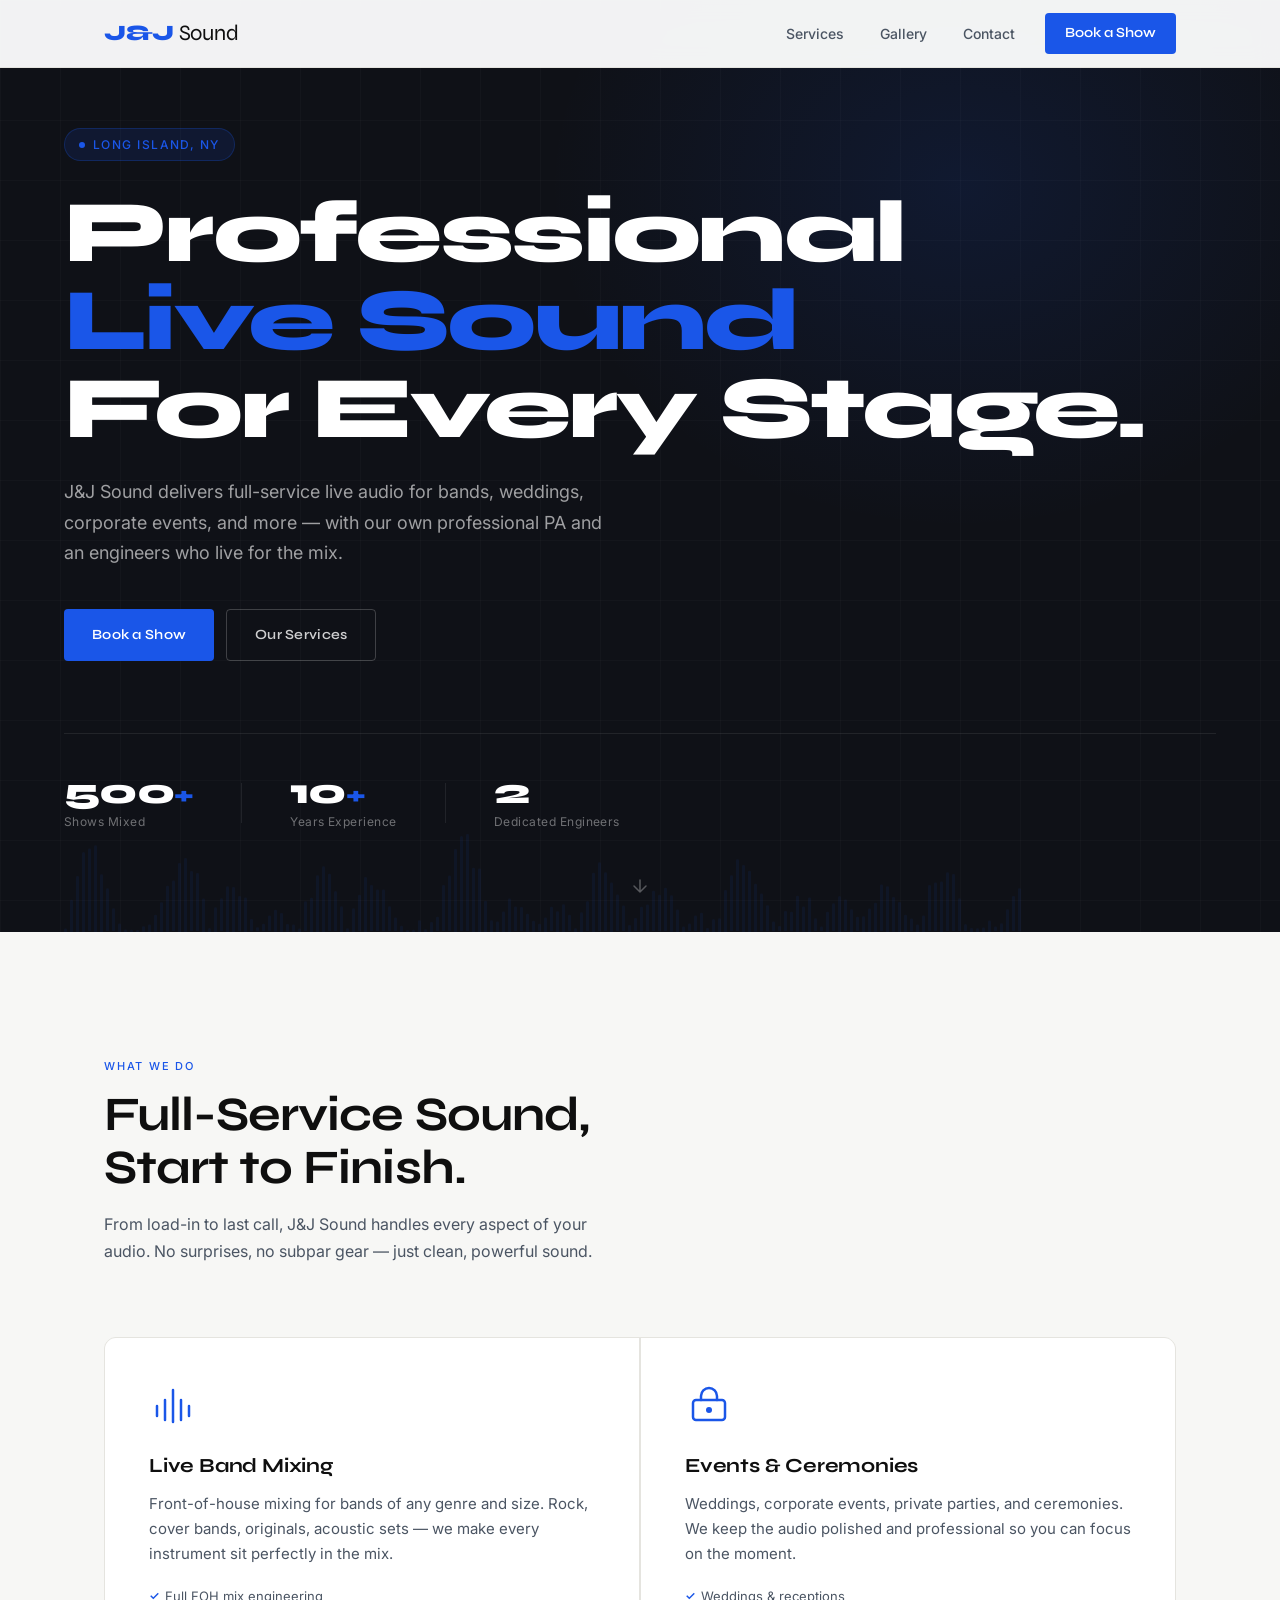
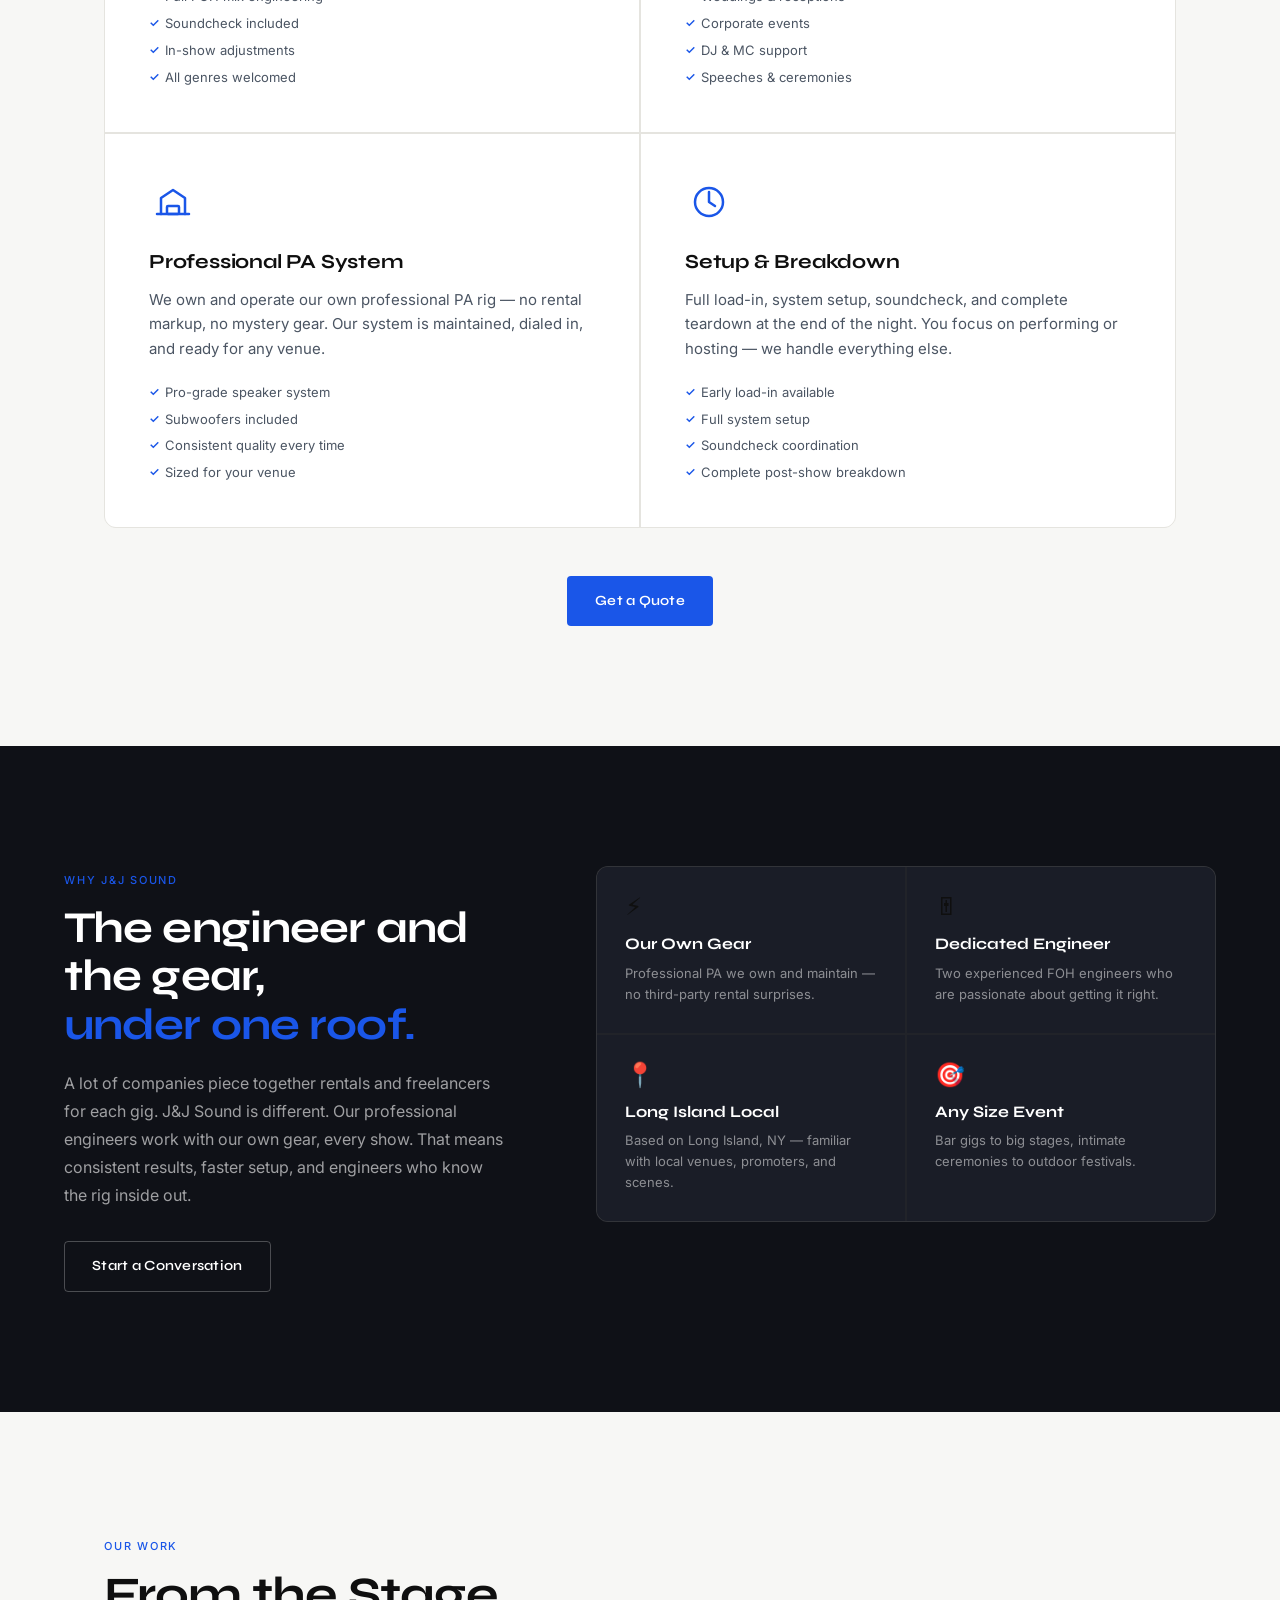
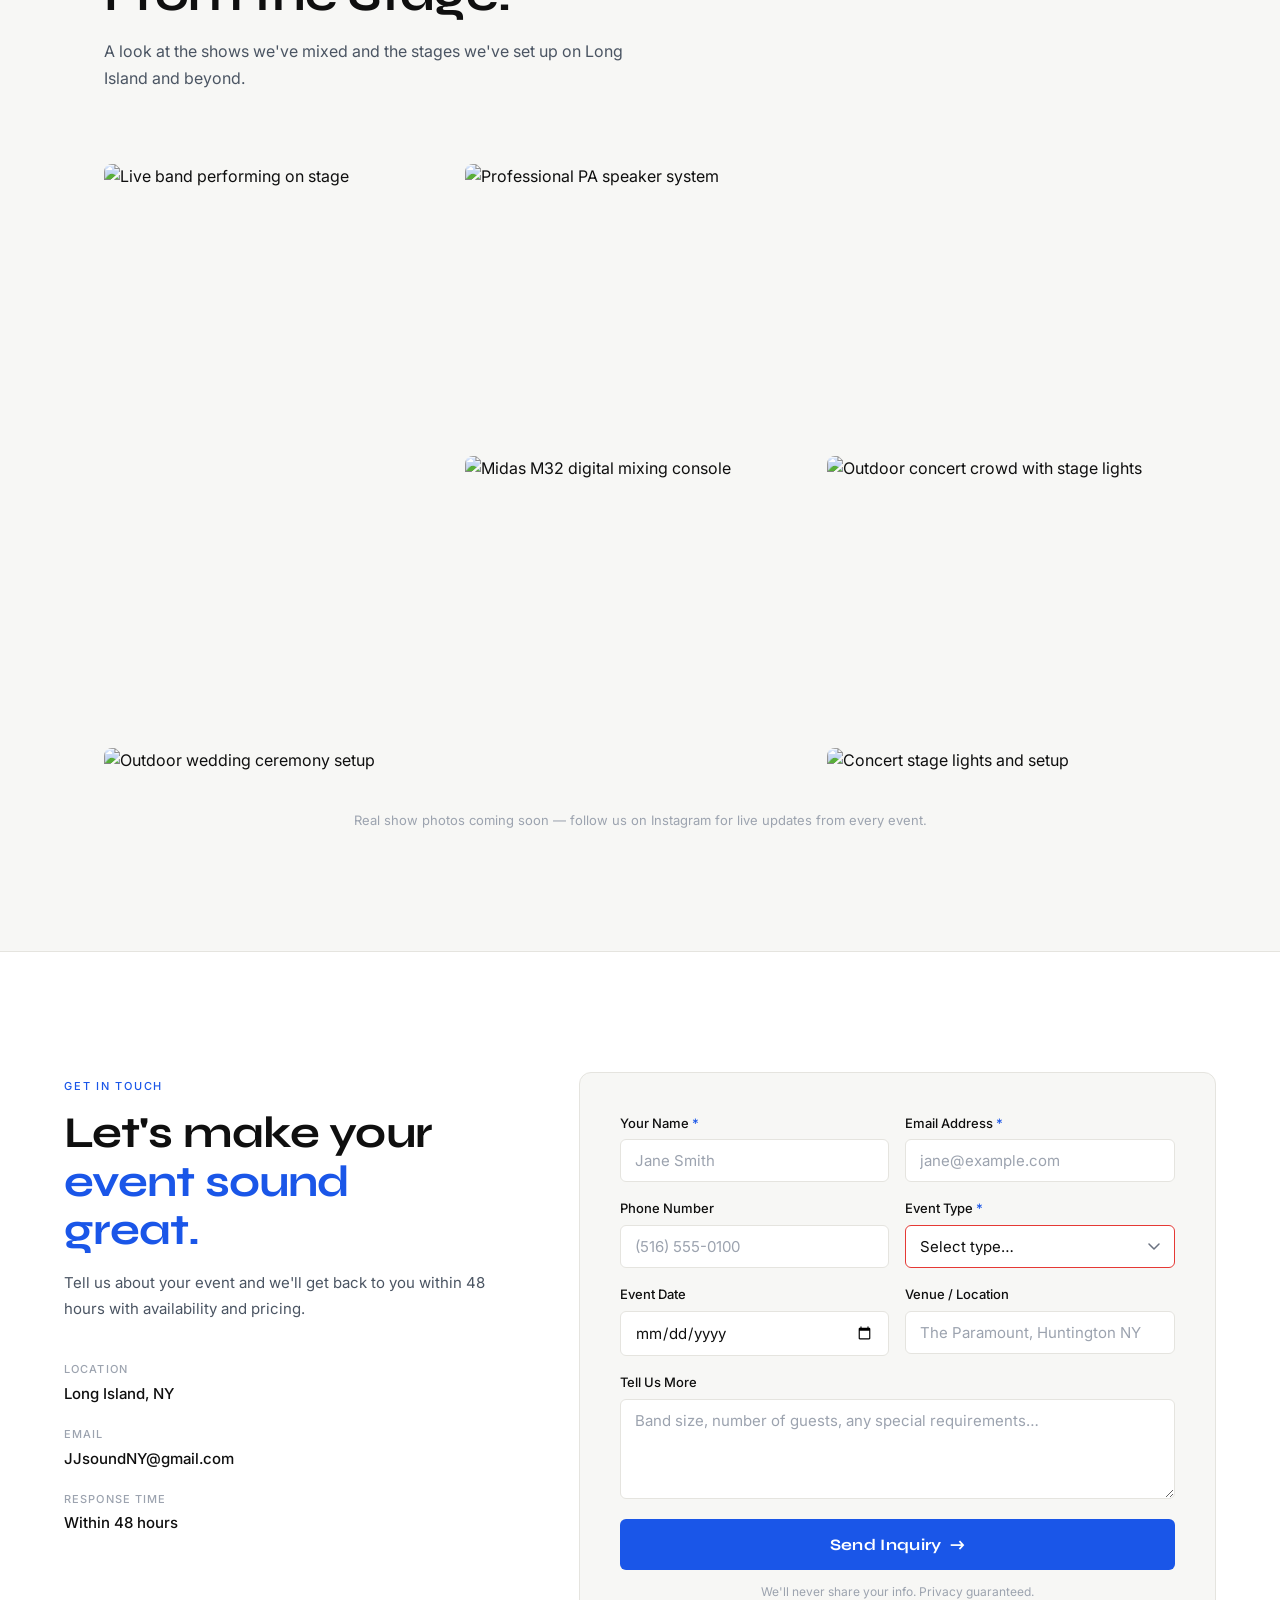
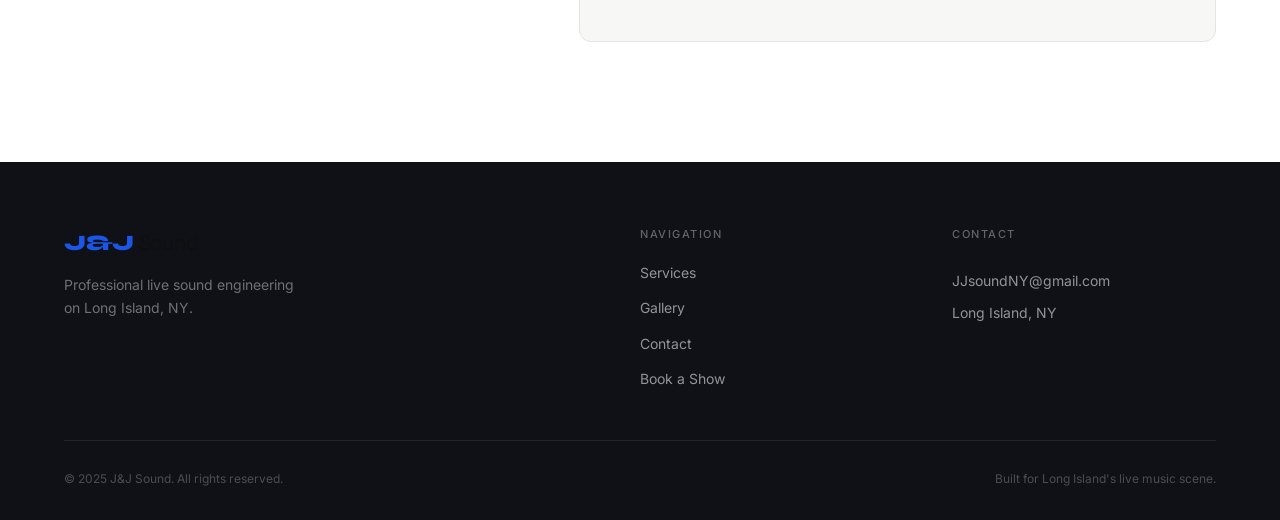
==== jj-sound-preview.html @ 8c0eda12 "Replace placeholder images with themed Pexels photos Gallery now shows: live band on stage, PA speak" ====
<!DOCTYPE html>
<html lang="en">
<head>
  <meta charset="UTF-8" />
  <meta name="viewport" content="width=device-width, initial-scale=1.0" />
  <meta name="description" content="J&J Sound — Professional live sound engineering and PA system for bands and events on Long Island, NY." />
  <title>J&J Sound — Live Sound Engineering · Long Island, NY</title>
  <link rel="preconnect" href="https://fonts.googleapis.com" />
  <link rel="preconnect" href="https://fonts.gstatic.com" crossorigin />
  <link href="https://fonts.googleapis.com/css2?family=Syne:wght@400;500;600;700;800&family=Inter:wght@300;400;500&display=swap" rel="stylesheet" />
  <style>
/* =============================================
   J&J Sound — Stylesheet
   Palette: #0F1117 dark · #F7F7F5 light · #1A56E8 accent
   Type: Syne (display) · Inter (body)
   ============================================= */

/* ── Reset ── */
*, *::before, *::after { box-sizing: border-box; margin: 0; padding: 0; }

:root {
  --dark:       #0F1117;
  --dark-2:     #1A1D27;
  --dark-3:     #252833;
  --light:      #F7F7F5;
  --white:      #FFFFFF;
  --blue:       #1A56E8;
  --blue-dark:  #1344C0;
  --blue-glow:  rgba(26,86,232,0.15);
  --text:       #0F0F0F;
  --text-2:     #4B5563;
  --text-3:     #9CA3AF;
  --border:     #E5E4DF;
  --border-dark: rgba(255,255,255,0.08);

  --font-display: 'Syne', system-ui, sans-serif;
  --font-body:    'Inter', system-ui, sans-serif;

  --ease-out:    cubic-bezier(0.16, 1, 0.3, 1);
  --ease-smooth: cubic-bezier(0.4, 0, 0.2, 1);

  --nav-h: 68px;
  --max-w: 1200px;
  --pad:   clamp(20px, 5vw, 64px);
}

html { font-size: 16px; scroll-behavior: smooth; }

body {
  background: var(--light);
  color: var(--text);
  font-family: var(--font-body);
  font-size: 1rem;
  font-weight: 400;
  line-height: 1.6;
  overflow-x: hidden;
}

a { color: inherit; text-decoration: none; }
ul { list-style: none; }
img { display: block; width: 100%; }
button { font-family: inherit; cursor: pointer; border: none; background: none; }

/* ── Scroll reveal ── */
.reveal-up,
.reveal-left,
.reveal-right {
  opacity: 0;
  transition: opacity 0.75s var(--ease-out), transform 0.75s var(--ease-out);
}
.reveal-up    { transform: translateY(28px); }
.reveal-left  { transform: translateX(-28px); }
.reveal-right { transform: translateX(28px); }
.reveal-up.visible,
.reveal-left.visible,
.reveal-right.visible { opacity: 1; transform: none; }

@media (prefers-reduced-motion: reduce) {
  .reveal-up, .reveal-left, .reveal-right {
    opacity: 1; transform: none; transition: none;
  }
}

/* ── Layout helpers ── */
.section-eyebrow {
  display: inline-block;
  font-size: 0.6875rem;
  font-weight: 500;
  letter-spacing: 0.16em;
  text-transform: uppercase;
  color: var(--blue);
  margin-bottom: 14px;
}

.section-title {
  font-family: var(--font-display);
  font-size: clamp(2rem, 4.5vw, 3rem);
  font-weight: 700;
  line-height: 1.1;
  letter-spacing: -0.02em;
  color: var(--text);
}

.section-desc {
  font-size: 1rem;
  color: var(--text-2);
  max-width: 520px;
  margin-top: 16px;
  line-height: 1.7;
}

.section-header {
  margin-bottom: clamp(40px, 6vw, 72px);
}

/* ── Buttons ── */
.btn-primary {
  display: inline-flex;
  align-items: center;
  gap: 8px;
  background: var(--blue);
  color: #fff;
  font-family: var(--font-display);
  font-size: 0.875rem;
  font-weight: 600;
  letter-spacing: 0.02em;
  padding: 14px 28px;
  border-radius: 4px;
  transition: background 0.2s, transform 0.2s var(--ease-out), box-shadow 0.2s;
}
.btn-primary:hover, .btn-primary:focus-visible {
  background: var(--blue-dark);
  transform: translateY(-2px);
  box-shadow: 0 8px 24px rgba(26,86,232,0.3);
}

.btn-ghost {
  display: inline-flex;
  align-items: center;
  gap: 8px;
  background: transparent;
  color: rgba(255,255,255,0.8);
  font-family: var(--font-display);
  font-size: 0.875rem;
  font-weight: 600;
  letter-spacing: 0.02em;
  padding: 14px 28px;
  border-radius: 4px;
  border: 1px solid rgba(255,255,255,0.2);
  transition: border-color 0.2s, color 0.2s, background 0.2s;
}
.btn-ghost:hover, .btn-ghost:focus-visible {
  border-color: rgba(255,255,255,0.5);
  color: #fff;
  background: rgba(255,255,255,0.06);
}

.btn-outline {
  display: inline-flex;
  align-items: center;
  gap: 8px;
  background: transparent;
  color: var(--text);
  font-family: var(--font-display);
  font-size: 0.875rem;
  font-weight: 600;
  letter-spacing: 0.02em;
  padding: 13px 27px;
  border-radius: 4px;
  border: 1.5px solid var(--text);
  transition: background 0.2s, color 0.2s;
}
.btn-outline:hover, .btn-outline:focus-visible {
  background: var(--text);
  color: var(--white);
}

/* Focus styles */
:focus-visible {
  outline: 2px solid var(--blue);
  outline-offset: 3px;
  border-radius: 3px;
}

/* ── Navigation ── */
.nav {
  position: fixed;
  top: 0; left: 0; right: 0;
  z-index: 200;
  height: var(--nav-h);
  background: rgba(255,255,255,0.95);
  backdrop-filter: blur(12px);
  -webkit-backdrop-filter: blur(12px);
  border-bottom: 1px solid var(--border);
  transition: box-shadow 0.3s;
}
.nav.scrolled {
  box-shadow: 0 2px 20px rgba(0,0,0,0.08);
}

.nav__inner {
  max-width: var(--max-w);
  margin: 0 auto;
  padding: 0 var(--pad);
  height: 100%;
  display: flex;
  align-items: center;
  justify-content: space-between;
  gap: 32px;
}

.nav__logo {
  display: flex;
  align-items: baseline;
  gap: 5px;
  flex-shrink: 0;
}
.nav__logo-jj {
  font-family: var(--font-display);
  font-size: 1.375rem;
  font-weight: 800;
  letter-spacing: -0.02em;
  color: var(--blue);
}
.nav__logo-sound {
  font-family: var(--font-display);
  font-size: 1.375rem;
  font-weight: 400;
  letter-spacing: -0.01em;
  color: var(--text);
}

.nav__links {
  display: flex;
  align-items: center;
  gap: 8px;
}

.nav__link {
  font-size: 0.875rem;
  font-weight: 500;
  color: var(--text-2);
  padding: 8px 14px;
  border-radius: 4px;
  transition: color 0.2s, background 0.2s;
}
.nav__link:hover { color: var(--text); background: var(--light); }

.nav__cta {
  display: inline-flex;
  align-items: center;
  background: var(--blue);
  color: #fff;
  font-size: 0.875rem;
  font-weight: 600;
  font-family: var(--font-display);
  padding: 9px 20px;
  border-radius: 4px;
  margin-left: 8px;
  transition: background 0.2s, transform 0.2s var(--ease-out);
}
.nav__cta:hover { background: var(--blue-dark); transform: translateY(-1px); }

.nav__toggle {
  display: none;
  flex-direction: column;
  justify-content: center;
  gap: 5px;
  width: 36px;
  height: 36px;
  padding: 6px;
}
.nav__toggle span {
  display: block;
  width: 100%;
  height: 1.5px;
  background: var(--text);
  border-radius: 2px;
  transition: transform 0.3s var(--ease-out), opacity 0.3s;
}
.nav__toggle.open span:nth-child(1) { transform: translateY(6.5px) rotate(45deg); }
.nav__toggle.open span:nth-child(2) { opacity: 0; transform: scaleX(0); }
.nav__toggle.open span:nth-child(3) { transform: translateY(-6.5px) rotate(-45deg); }

.nav__mobile {
  position: fixed;
  inset: 0;
  top: var(--nav-h);
  background: rgba(255,255,255,0.98);
  backdrop-filter: blur(12px);
  z-index: 199;
  padding: 32px var(--pad);
  opacity: 0;
  pointer-events: none;
  transform: translateY(-8px);
  transition: opacity 0.3s var(--ease-out), transform 0.3s var(--ease-out);
}
.nav__mobile.open {
  opacity: 1;
  pointer-events: all;
  transform: translateY(0);
}
.nav__mobile ul {
  display: flex;
  flex-direction: column;
  gap: 4px;
}
.nav__mobile-link {
  display: block;
  font-family: var(--font-display);
  font-size: 1.5rem;
  font-weight: 600;
  color: var(--text);
  padding: 14px 0;
  border-bottom: 1px solid var(--border);
  transition: color 0.2s, padding-left 0.2s var(--ease-out);
}
.nav__mobile-link:hover { color: var(--blue); padding-left: 8px; }
.nav__mobile-link--cta { color: var(--blue); border-bottom: none; }

/* ── Hero ── */
.hero {
  min-height: 100svh;
  background: var(--dark);
  position: relative;
  display: flex;
  flex-direction: column;
  justify-content: center;
  padding: calc(var(--nav-h) + 60px) var(--pad) 100px;
  overflow: hidden;
}

.hero__bg {
  position: absolute;
  inset: 0;
  pointer-events: none;
  overflow: hidden;
}

/* Subtle grid lines */
.hero__bg::before {
  content: '';
  position: absolute;
  inset: 0;
  background-image:
    linear-gradient(rgba(255,255,255,0.02) 1px, transparent 1px),
    linear-gradient(90deg, rgba(255,255,255,0.02) 1px, transparent 1px);
  background-size: 60px 60px;
}

/* Blue glow accent */
.hero__bg::after {
  content: '';
  position: absolute;
  top: -20%;
  right: -10%;
  width: 70%;
  height: 80%;
  background: radial-gradient(ellipse, rgba(26,86,232,0.12) 0%, transparent 65%);
  pointer-events: none;
}

.hero__waveform {
  position: absolute;
  bottom: 0;
  left: 0;
  right: 0;
  height: 120px;
  display: flex;
  align-items: flex-end;
  gap: 3px;
  padding: 0 var(--pad);
  opacity: 0.12;
}

.hero__content {
  position: relative;
  z-index: 2;
  max-width: var(--max-w);
  width: 100%;
  margin: 0 auto;
}

.hero__badge {
  display: inline-flex;
  align-items: center;
  gap: 8px;
  font-size: 0.75rem;
  font-weight: 500;
  letter-spacing: 0.12em;
  text-transform: uppercase;
  color: var(--blue);
  background: rgba(26,86,232,0.12);
  border: 1px solid rgba(26,86,232,0.25);
  padding: 6px 14px;
  border-radius: 100px;
  margin-bottom: 28px;
}
.hero__badge::before {
  content: '';
  width: 6px; height: 6px;
  background: var(--blue);
  border-radius: 50%;
  flex-shrink: 0;
}

.hero__headline {
  font-family: var(--font-display);
  font-size: clamp(3rem, 8vw, 5.5rem);
  font-weight: 800;
  line-height: 1.0;
  letter-spacing: -0.03em;
  color: #fff;
  margin-bottom: 24px;
}

.hero__headline-accent {
  color: var(--blue);
  display: inline-block;
}

.hero__sub {
  font-size: clamp(1rem, 1.8vw, 1.125rem);
  color: rgba(255,255,255,0.6);
  max-width: 560px;
  line-height: 1.7;
  margin-bottom: 40px;
}

.hero__actions {
  display: flex;
  flex-wrap: wrap;
  gap: 12px;
  margin-bottom: 72px;
}

.hero__stats {
  display: flex;
  align-items: center;
  gap: clamp(24px, 4vw, 48px);
  padding-top: 40px;
  border-top: 1px solid var(--border-dark);
  max-width: var(--max-w);
  width: 100%;
  margin: 0 auto;
  position: relative;
  z-index: 2;
}

.hero__stat {
  display: flex;
  flex-direction: column;
  gap: 2px;
}

.hero__stat-num {
  font-family: var(--font-display);
  font-size: clamp(1.75rem, 3.5vw, 2.25rem);
  font-weight: 800;
  color: #fff;
  letter-spacing: -0.02em;
  line-height: 1;
}
.hero__stat-plus {
  font-size: 0.7em;
  color: var(--blue);
}
.hero__stat-label {
  font-size: 0.75rem;
  font-weight: 400;
  color: rgba(255,255,255,0.4);
  letter-spacing: 0.04em;
}
.hero__stat-divider {
  width: 1px;
  height: 40px;
  background: var(--border-dark);
  flex-shrink: 0;
}

.hero__scroll {
  position: absolute;
  bottom: 28px;
  left: 50%;
  transform: translateX(-50%);
  color: rgba(255,255,255,0.3);
  animation: bobDown 2s ease-in-out infinite;
  transition: color 0.2s;
  z-index: 2;
}
.hero__scroll:hover { color: rgba(255,255,255,0.7); }

@keyframes bobDown {
  0%, 100% { transform: translateX(-50%) translateY(0); }
  50%       { transform: translateX(-50%) translateY(5px); }
}
@media (prefers-reduced-motion: reduce) { .hero__scroll { animation: none; } }

/* ── Services ── */
.services {
  padding: clamp(80px, 10vw, 120px) var(--pad);
  max-width: var(--max-w);
  margin: 0 auto;
}

.services__grid {
  display: grid;
  grid-template-columns: repeat(2, 1fr);
  gap: 2px;
  background: var(--border);
  border: 1px solid var(--border);
  border-radius: 12px;
  overflow: hidden;
}

.services__card {
  background: var(--white);
  padding: clamp(28px, 4vw, 44px);
  transition: background 0.2s;
  position: relative;
}
.services__card:hover { background: #FAFAFA; }

.services__icon {
  width: 48px;
  height: 48px;
  color: var(--blue);
  margin-bottom: 20px;
}
.services__icon svg { width: 100%; height: 100%; }

.services__card-title {
  font-family: var(--font-display);
  font-size: 1.25rem;
  font-weight: 700;
  letter-spacing: -0.01em;
  margin-bottom: 10px;
  color: var(--text);
}

.services__card-desc {
  font-size: 0.9375rem;
  color: var(--text-2);
  line-height: 1.65;
  margin-bottom: 20px;
}

.services__features {
  display: flex;
  flex-direction: column;
  gap: 6px;
  margin-top: auto;
}
.services__features li {
  font-size: 0.8125rem;
  color: var(--text-2);
  padding-left: 16px;
  position: relative;
}
.services__features li::before {
  content: '✓';
  position: absolute;
  left: 0;
  color: var(--blue);
  font-weight: 600;
  font-size: 0.75rem;
}

.services__cta {
  margin-top: 48px;
  text-align: center;
}

/* ── Why J&J ── */
.why {
  background: var(--dark);
  padding: clamp(80px, 10vw, 120px) var(--pad);
}
.why__inner {
  max-width: var(--max-w);
  margin: 0 auto;
  display: grid;
  grid-template-columns: 5fr 7fr;
  gap: clamp(48px, 7vw, 100px);
  align-items: start;
}

.why .section-eyebrow { color: var(--blue); }

.why__title {
  font-family: var(--font-display);
  font-size: clamp(2rem, 4vw, 2.75rem);
  font-weight: 700;
  line-height: 1.1;
  letter-spacing: -0.02em;
  color: #fff;
  margin-bottom: 20px;
}
.why__title-accent { color: var(--blue); }

.why__body {
  font-size: 1rem;
  color: rgba(255,255,255,0.6);
  line-height: 1.75;
  margin-bottom: 32px;
}

.why .btn-outline {
  color: #fff;
  border-color: rgba(255,255,255,0.25);
}
.why .btn-outline:hover {
  background: #fff;
  color: var(--dark);
  border-color: #fff;
}

.why__pillars {
  display: grid;
  grid-template-columns: 1fr 1fr;
  gap: 2px;
  background: var(--border-dark);
  border: 1px solid var(--border-dark);
  border-radius: 12px;
  overflow: hidden;
}

.why__pillar {
  background: var(--dark-2);
  padding: 28px;
  transition: background 0.2s;
}
.why__pillar:hover { background: var(--dark-3); }

.why__pillar-icon {
  display: block;
  font-size: 1.5rem;
  margin-bottom: 12px;
  line-height: 1;
}
.why__pillar-title {
  font-family: var(--font-display);
  font-size: 1rem;
  font-weight: 700;
  color: #fff;
  margin-bottom: 6px;
}
.why__pillar-desc {
  font-size: 0.8125rem;
  color: rgba(255,255,255,0.5);
  line-height: 1.6;
}

/* ── Gallery ── */
.gallery {
  padding: clamp(80px, 10vw, 120px) var(--pad);
  max-width: var(--max-w);
  margin: 0 auto;
}

.gallery__grid {
  display: grid;
  grid-template-columns: repeat(3, 1fr);
  grid-template-rows: 280px 280px;
  gap: 12px;
}

.gallery__item { border-radius: 8px; overflow: hidden; position: relative; }
.gallery__item--tall  { grid-row: span 2; }
.gallery__item--wide  { grid-column: span 2; }

.gallery__placeholder {
  width: 100%;
  height: 100%;
  display: flex;
  align-items: flex-end;
  padding: 20px;
  position: relative;
  overflow: hidden;
  transition: transform 0.4s var(--ease-out);
}
.gallery__item:hover .gallery__placeholder { transform: scale(1.03); }

.gallery__img {
  height: 100%;
  object-fit: cover;
  transition: transform 0.4s var(--ease-out);
}
.gallery__item:hover .gallery__img { transform: scale(1.03); }

.gallery__placeholder::before {
  content: '';
  position: absolute;
  inset: 0;
  background: inherit;
}
.gallery__placeholder::after {
  content: '';
  position: absolute;
  inset: 0;
  background: linear-gradient(to top, rgba(0,0,0,0.55) 0%, transparent 50%);
}

.gp--1 { background: linear-gradient(135deg, #0a0e1a 0%, #101828 40%, #0d1520 100%); }
.gp--2 { background: linear-gradient(135deg, #0f1520 0%, #1a2035 50%, #0d1222 100%); }
.gp--3 { background: linear-gradient(135deg, #12100a 0%, #1e1a0e 50%, #141208 100%); }
.gp--4 { background: linear-gradient(135deg, #0d1218 0%, #0f1822 50%, #081018 100%); }
.gp--5 { background: linear-gradient(135deg, #0e100d 0%, #141a12 50%, #0c100a 100%); }
.gp--6 { background: linear-gradient(135deg, #12080f 0%, #1c0f18 50%, #0f0810 100%); }

/* Waveform shapes inside placeholders */
.gp--1::before {
  background: linear-gradient(135deg, #0a0e1a 0%, #101828 40%, #0d1520 100%),
    radial-gradient(ellipse at 30% 50%, rgba(26,86,232,0.2) 0%, transparent 60%);
}
.gp--2::before {
  background: linear-gradient(135deg, #0f1520 0%, #1a2035 50%, #0d1222 100%),
    radial-gradient(ellipse at 70% 60%, rgba(26,86,232,0.18) 0%, transparent 55%);
}
.gp--3::before {
  background: linear-gradient(135deg, #12100a 0%, #1e1a0e 50%, #141208 100%),
    radial-gradient(ellipse at 50% 40%, rgba(200,160,60,0.12) 0%, transparent 55%);
}

.gallery__label {
  position: relative;
  z-index: 1;
  font-size: 0.6875rem;
  font-weight: 500;
  letter-spacing: 0.12em;
  text-transform: uppercase;
  color: rgba(255,255,255,0.5);
  background: rgba(255,255,255,0.08);
  padding: 5px 10px;
  border-radius: 100px;
  border: 1px solid rgba(255,255,255,0.1);
}

.gallery__note {
  margin-top: 24px;
  font-size: 0.8125rem;
  color: var(--text-3);
  text-align: center;
}

/* ── Contact ── */
.contact {
  background: var(--white);
  border-top: 1px solid var(--border);
  padding: clamp(80px, 10vw, 120px) var(--pad);
}
.contact__inner {
  max-width: var(--max-w);
  margin: 0 auto;
  display: grid;
  grid-template-columns: 4fr 6fr;
  gap: clamp(48px, 7vw, 100px);
  align-items: start;
}

.contact__title {
  font-family: var(--font-display);
  font-size: clamp(1.875rem, 4vw, 2.75rem);
  font-weight: 700;
  line-height: 1.1;
  letter-spacing: -0.02em;
  color: var(--text);
  margin-bottom: 16px;
}
.contact__title-accent { color: var(--blue); }

.contact__desc {
  font-size: 0.9375rem;
  color: var(--text-2);
  line-height: 1.7;
  margin-bottom: 40px;
}

.contact__info {
  display: flex;
  flex-direction: column;
  gap: 20px;
}
.contact__info-item {
  display: flex;
  flex-direction: column;
  gap: 3px;
}
.contact__info-label {
  font-size: 0.6875rem;
  font-weight: 500;
  letter-spacing: 0.1em;
  text-transform: uppercase;
  color: var(--text-3);
}
.contact__info-value {
  font-size: 0.9375rem;
  font-weight: 500;
  color: var(--text);
}
.contact__info-link { transition: color 0.2s; }
.contact__info-link:hover { color: var(--blue); }

/* ── Form ── */
.form {
  background: var(--light);
  border: 1px solid var(--border);
  border-radius: 12px;
  padding: clamp(24px, 4vw, 40px);
}

.form__row {
  display: grid;
  grid-template-columns: 1fr 1fr;
  gap: 16px;
  margin-bottom: 16px;
}

.form__field {
  display: flex;
  flex-direction: column;
  gap: 6px;
}
.form__field--full { margin-bottom: 20px; }

.form__label {
  font-size: 0.8125rem;
  font-weight: 500;
  color: var(--text);
}
.form__label span { color: var(--blue); }

.form__input {
  font-family: var(--font-body);
  font-size: 0.9375rem;
  color: var(--text);
  background: var(--white);
  border: 1.5px solid var(--border);
  border-radius: 6px;
  padding: 11px 14px;
  width: 100%;
  transition: border-color 0.2s, box-shadow 0.2s;
  appearance: none;
  -webkit-appearance: none;
}
.form__input::placeholder { color: var(--text-3); }
.form__input:focus {
  outline: none;
  border-color: var(--blue);
  box-shadow: 0 0 0 3px var(--blue-glow);
}
.form__input:invalid:not(:placeholder-shown) {
  border-color: #E53935;
}

.form__select {
  background-image: url("data:image/svg+xml,%3Csvg xmlns='http://www.w3.org/2000/svg' width='12' height='8' viewBox='0 0 12 8' fill='none'%3E%3Cpath d='M1 1l5 5 5-5' stroke='%236B7280' stroke-width='1.5' stroke-linecap='round' stroke-linejoin='round'/%3E%3C/svg%3E");
  background-repeat: no-repeat;
  background-position: right 14px center;
  padding-right: 36px;
  cursor: pointer;
}

.form__textarea { resize: vertical; min-height: 100px; }

.form__submit {
  display: inline-flex;
  align-items: center;
  justify-content: center;
  gap: 8px;
  width: 100%;
  background: var(--blue);
  color: #fff;
  font-family: var(--font-display);
  font-size: 1rem;
  font-weight: 700;
  padding: 15px 28px;
  border-radius: 6px;
  transition: background 0.2s, transform 0.2s var(--ease-out), box-shadow 0.2s;
  margin-bottom: 12px;
}
.form__submit:hover {
  background: var(--blue-dark);
  transform: translateY(-2px);
  box-shadow: 0 8px 24px rgba(26,86,232,0.3);
}
.form__submit:disabled {
  opacity: 0.6;
  transform: none;
  cursor: not-allowed;
}
.form__submit-icon { font-size: 1.1em; transition: transform 0.2s; }
.form__submit:hover .form__submit-icon { transform: translateX(3px); }

.form__privacy {
  font-size: 0.75rem;
  color: var(--text-3);
  text-align: center;
}

.form__success {
  margin-top: 16px;
  padding: 14px 18px;
  background: #ECFDF5;
  border: 1px solid #6EE7B7;
  border-radius: 6px;
  color: #065F46;
  font-size: 0.875rem;
  text-align: center;
}

/* ── Footer ── */
.footer {
  background: var(--dark);
  padding: 64px var(--pad) 32px;
}
.footer__inner {
  max-width: var(--max-w);
  margin: 0 auto;
  display: grid;
  grid-template-columns: 2fr 1fr 1fr;
  gap: 48px;
  padding-bottom: 48px;
  border-bottom: 1px solid var(--border-dark);
  margin-bottom: 28px;
}

.footer__logo {
  display: flex;
  align-items: baseline;
  gap: 5px;
  margin-bottom: 12px;
}
.footer__tagline {
  font-size: 0.875rem;
  color: rgba(255,255,255,0.4);
  line-height: 1.65;
}

.footer__nav-heading {
  font-size: 0.6875rem;
  font-weight: 500;
  letter-spacing: 0.14em;
  text-transform: uppercase;
  color: rgba(255,255,255,0.35);
  margin-bottom: 16px;
}
.footer__nav ul, .footer__contact { display: flex; flex-direction: column; gap: 10px; }
.footer__nav a, .footer__contact p, .footer__contact a {
  font-size: 0.875rem;
  color: rgba(255,255,255,0.55);
  transition: color 0.2s;
}
.footer__nav a:hover, .footer__contact a:hover { color: #fff; }

.footer__bottom {
  max-width: var(--max-w);
  margin: 0 auto;
  display: flex;
  justify-content: space-between;
  align-items: center;
  gap: 16px;
}
.footer__copy, .footer__built {
  font-size: 0.75rem;
  color: rgba(255,255,255,0.25);
}

/* ── Responsive ── */
@media (max-width: 1024px) {
  .why__inner { grid-template-columns: 1fr 1fr; }
}

@media (max-width: 860px) {
  .nav__links { display: none; }
  .nav__cta   { display: none; }
  .nav__toggle { display: flex; }

  .services__grid { grid-template-columns: 1fr; }
  .why__inner { grid-template-columns: 1fr; gap: 48px; }
  .contact__inner { grid-template-columns: 1fr; }
  .gallery__grid {
    grid-template-columns: 1fr 1fr;
    grid-template-rows: auto;
  }
  .gallery__item--tall  { grid-row: span 1; }
  .gallery__item--wide  { grid-column: span 2; }

  .footer__inner { grid-template-columns: 1fr 1fr; }
}

@media (max-width: 600px) {
  .form__row { grid-template-columns: 1fr; }
  .hero__stats { flex-wrap: wrap; gap: 20px 32px; }
  .hero__stat-divider { display: none; }
  .why__pillars { grid-template-columns: 1fr; }
  .gallery__grid { grid-template-columns: 1fr; }
  .gallery__item--wide { grid-column: span 1; }
  .footer__inner { grid-template-columns: 1fr; gap: 32px; }
  .footer__bottom { flex-direction: column; align-items: flex-start; }
}

  </style>
</head>
<body>

  <!-- NAV -->
  <header class="nav" id="nav">
    <div class="nav__inner">
      <a href="#hero" class="nav__logo" aria-label="J&J Sound home">
        <span class="nav__logo-jj">J&amp;J</span>
        <span class="nav__logo-sound">Sound</span>
      </a>
      <nav aria-label="Main navigation">
        <ul class="nav__links" role="list">
          <li><a href="#services" class="nav__link">Services</a></li>
          <li><a href="#gallery"  class="nav__link">Gallery</a></li>
          <li><a href="#contact"  class="nav__link">Contact</a></li>
          <li><a href="#contact"  class="nav__cta">Book a Show</a></li>
        </ul>
      </nav>
      <button class="nav__toggle" aria-label="Open menu" aria-expanded="false" aria-controls="mobileMenu">
        <span></span><span></span><span></span>
      </button>
    </div>
  </header>

  <!-- MOBILE NAV -->
  <div class="nav__mobile" id="mobileMenu" aria-hidden="true" role="dialog" aria-label="Mobile menu">
    <ul role="list">
      <li><a href="#services" class="nav__mobile-link">Services</a></li>
      <li><a href="#gallery"  class="nav__mobile-link">Gallery</a></li>
      <li><a href="#contact"  class="nav__mobile-link">Contact</a></li>
      <li><a href="#contact"  class="nav__mobile-link nav__mobile-link--cta">Book a Show</a></li>
    </ul>
  </div>

  <!-- HERO -->
  <section class="hero" id="hero">
    <div class="hero__bg" aria-hidden="true">
      <div class="hero__waveform">
        <!-- SVG waveform bars generated by JS -->
      </div>
    </div>
    <div class="hero__content">
      <p class="hero__badge reveal-up">Long Island, NY</p>
      <h1 class="hero__headline reveal-up">
        Professional<br />
        <span class="hero__headline-accent">Live Sound</span><br />
        For Every Stage.
      </h1>
      <p class="hero__sub reveal-up">
        J&amp;J Sound delivers full-service live audio for bands, weddings,
        corporate events, and more — with our own professional PA and an
        engineers who live for the mix.
      </p>
      <div class="hero__actions reveal-up">
        <a href="#contact" class="btn-primary">Book a Show</a>
        <a href="#services" class="btn-ghost">Our Services</a>
      </div>
    </div>
    <div class="hero__stats reveal-up" aria-label="Quick stats">
      <div class="hero__stat">
        <span class="hero__stat-num">500<span class="hero__stat-plus">+</span></span>
        <span class="hero__stat-label">Shows Mixed</span>
      </div>
      <div class="hero__stat-divider" aria-hidden="true"></div>
      <div class="hero__stat">
        <span class="hero__stat-num">10<span class="hero__stat-plus">+</span></span>
        <span class="hero__stat-label">Years Experience</span>
      </div>
      <div class="hero__stat-divider" aria-hidden="true"></div>
      <div class="hero__stat">
        <span class="hero__stat-num">2</span>
        <span class="hero__stat-label">Dedicated Engineers</span>
      </div>
    </div>
    <a href="#services" class="hero__scroll" aria-label="Scroll to services">
      <svg width="20" height="20" viewBox="0 0 20 20" fill="none" aria-hidden="true">
        <path d="M10 4v12M4 10l6 6 6-6" stroke="currentColor" stroke-width="1.5" stroke-linecap="round" stroke-linejoin="round"/>
      </svg>
    </a>
  </section>

  <!-- SERVICES -->
  <section class="services" id="services">
    <div class="section-header reveal-up">
      <p class="section-eyebrow">What We Do</p>
      <h2 class="section-title">Full-Service Sound,<br />Start to Finish.</h2>
      <p class="section-desc">
        From load-in to last call, J&amp;J Sound handles every aspect of your audio.
        No surprises, no subpar gear — just clean, powerful sound.
      </p>
    </div>

    <div class="services__grid">

      <div class="services__card reveal-up">
        <div class="services__icon" aria-hidden="true">
          <svg viewBox="0 0 48 48" fill="none" xmlns="http://www.w3.org/2000/svg">
            <path d="M8 34V24M16 38V18M24 40V8M32 38V18M40 34V24" stroke="currentColor" stroke-width="2.5" stroke-linecap="round"/>
          </svg>
        </div>
        <h3 class="services__card-title">Live Band Mixing</h3>
        <p class="services__card-desc">
          Front-of-house mixing for bands of any genre and size. Rock, cover bands,
          originals, acoustic sets — we make every instrument sit perfectly in the mix.
        </p>
        <ul class="services__features" aria-label="Included features">
          <li>Full FOH mix engineering</li>
          <li>Soundcheck included</li>
          <li>In-show adjustments</li>
          <li>All genres welcomed</li>
        </ul>
      </div>

      <div class="services__card reveal-up">
        <div class="services__icon" aria-hidden="true">
          <svg viewBox="0 0 48 48" fill="none" xmlns="http://www.w3.org/2000/svg">
            <rect x="8" y="18" width="32" height="20" rx="3" stroke="currentColor" stroke-width="2.5"/>
            <path d="M16 18V14a8 8 0 0116 0v4" stroke="currentColor" stroke-width="2.5" stroke-linecap="round"/>
            <circle cx="24" cy="28" r="3" fill="currentColor"/>
          </svg>
        </div>
        <h3 class="services__card-title">Events &amp; Ceremonies</h3>
        <p class="services__card-desc">
          Weddings, corporate events, private parties, and ceremonies. We keep the
          audio polished and professional so you can focus on the moment.
        </p>
        <ul class="services__features" aria-label="Included features">
          <li>Weddings &amp; receptions</li>
          <li>Corporate events</li>
          <li>DJ &amp; MC support</li>
          <li>Speeches &amp; ceremonies</li>
        </ul>
      </div>

      <div class="services__card reveal-up">
        <div class="services__icon" aria-hidden="true">
          <svg viewBox="0 0 48 48" fill="none" xmlns="http://www.w3.org/2000/svg">
            <path d="M12 36V20l12-8 12 8v16" stroke="currentColor" stroke-width="2.5" stroke-linecap="round" stroke-linejoin="round"/>
            <rect x="18" y="28" width="12" height="8" rx="1" stroke="currentColor" stroke-width="2.5"/>
            <path d="M8 36h32" stroke="currentColor" stroke-width="2.5" stroke-linecap="round"/>
          </svg>
        </div>
        <h3 class="services__card-title">Professional PA System</h3>
        <p class="services__card-desc">
          We own and operate our own professional PA rig — no rental markup, no
          mystery gear. Our system is maintained, dialed in, and ready for any venue.
        </p>
        <ul class="services__features" aria-label="Included features">
          <li>Pro-grade speaker system</li>
          <li>Subwoofers included</li>
          <li>Consistent quality every time</li>
          <li>Sized for your venue</li>
        </ul>
      </div>

      <div class="services__card reveal-up">
        <div class="services__icon" aria-hidden="true">
          <svg viewBox="0 0 48 48" fill="none" xmlns="http://www.w3.org/2000/svg">
            <circle cx="24" cy="24" r="14" stroke="currentColor" stroke-width="2.5"/>
            <path d="M24 14v10l6 4" stroke="currentColor" stroke-width="2.5" stroke-linecap="round" stroke-linejoin="round"/>
          </svg>
        </div>
        <h3 class="services__card-title">Setup &amp; Breakdown</h3>
        <p class="services__card-desc">
          Full load-in, system setup, soundcheck, and complete teardown at the end
          of the night. You focus on performing or hosting — we handle everything else.
        </p>
        <ul class="services__features" aria-label="Included features">
          <li>Early load-in available</li>
          <li>Full system setup</li>
          <li>Soundcheck coordination</li>
          <li>Complete post-show breakdown</li>
        </ul>
      </div>

    </div>

    <div class="services__cta reveal-up">
      <a href="#contact" class="btn-primary">Get a Quote</a>
    </div>
  </section>

  <!-- WHY J&J -->
  <section class="why" aria-label="Why choose J&J Sound">
    <div class="why__inner">
      <div class="why__text">
        <p class="section-eyebrow reveal-up">Why J&amp;J Sound</p>
        <h2 class="why__title reveal-up">
          The engineer and the gear,<br />
          <span class="why__title-accent">under one roof.</span>
        </h2>
        <p class="why__body reveal-up">
          A lot of companies piece together rentals and freelancers for each gig.
          J&amp;J Sound is different. Our professional engineers work with our own
          gear, every show. That means consistent results, faster setup, and
          engineers who know the rig inside out.
        </p>
        <a href="#contact" class="btn-outline reveal-up">Start a Conversation</a>
      </div>
      <div class="why__pillars reveal-up" role="list">
        <div class="why__pillar" role="listitem">
          <span class="why__pillar-icon" aria-hidden="true">⚡</span>
          <h3 class="why__pillar-title">Our Own Gear</h3>
          <p class="why__pillar-desc">Professional PA we own and maintain — no third-party rental surprises.</p>
        </div>
        <div class="why__pillar" role="listitem">
          <span class="why__pillar-icon" aria-hidden="true">🎚</span>
          <h3 class="why__pillar-title">Dedicated Engineer</h3>
          <p class="why__pillar-desc">Two experienced FOH engineers who are passionate about getting it right.</p>
        </div>
        <div class="why__pillar" role="listitem">
          <span class="why__pillar-icon" aria-hidden="true">📍</span>
          <h3 class="why__pillar-title">Long Island Local</h3>
          <p class="why__pillar-desc">Based on Long Island, NY — familiar with local venues, promoters, and scenes.</p>
        </div>
        <div class="why__pillar" role="listitem">
          <span class="why__pillar-icon" aria-hidden="true">🎯</span>
          <h3 class="why__pillar-title">Any Size Event</h3>
          <p class="why__pillar-desc">Bar gigs to big stages, intimate ceremonies to outdoor festivals.</p>
        </div>
      </div>
    </div>
  </section>

  <!-- GALLERY -->
  <section class="gallery" id="gallery">
    <div class="section-header reveal-up">
      <p class="section-eyebrow">Our Work</p>
      <h2 class="section-title">From the Stage.</h2>
      <p class="section-desc">A look at the shows we've mixed and the stages we've set up on Long Island and beyond.</p>
    </div>

    <div class="gallery__grid">
      <div class="gallery__item gallery__item--tall reveal-left" aria-label="Live band performing on stage">
        <img src="https://images.pexels.com/photos/2724670/pexels-photo-2724670.jpeg?auto=compress&cs=tinysrgb&w=600&h=900&fit=crop" alt="Live band performing on stage" class="gallery__img" loading="lazy" />
      </div>
      <div class="gallery__item gallery__item--wide reveal-up" aria-label="Professional PA speaker system">
        <img src="https://images.pexels.com/photos/90429/pexels-photo-90429.jpeg?auto=compress&cs=tinysrgb&w=1200&h=560&fit=crop" alt="Professional PA speaker system" class="gallery__img" loading="lazy" />
      </div>
      <div class="gallery__item gallery__item--square reveal-up" aria-label="Midas M32 mixing console">
        <img src="https://images.pexels.com/photos/899224/pexels-photo-899224.jpeg?auto=compress&cs=tinysrgb&w=600&h=560&fit=crop" alt="Midas M32 digital mixing console" class="gallery__img" loading="lazy" />
      </div>
      <div class="gallery__item gallery__item--square reveal-left" aria-label="Outdoor concert crowd with stage lights">
        <img src="https://images.pexels.com/photos/25016471/pexels-photo-25016471.jpeg?auto=compress&cs=tinysrgb&w=600&h=560&fit=crop" alt="Outdoor concert crowd with stage lights" class="gallery__img" loading="lazy" />
      </div>
      <div class="gallery__item gallery__item--wide reveal-right" aria-label="Wedding ceremony setup">
        <img src="https://images.pexels.com/photos/28834571/pexels-photo-28834571.jpeg?auto=compress&cs=tinysrgb&w=1200&h=560&fit=crop" alt="Outdoor wedding ceremony setup" class="gallery__img" loading="lazy" />
      </div>
      <div class="gallery__item gallery__item--tall reveal-right" aria-label="Concert stage lights and setup">
        <img src="https://images.pexels.com/photos/976862/pexels-photo-976862.jpeg?auto=compress&cs=tinysrgb&w=600&h=900&fit=crop" alt="Concert stage lights and setup" class="gallery__img" loading="lazy" />
      </div>
    </div>

    <p class="gallery__note reveal-up">
      Real show photos coming soon — follow us on Instagram for live updates from every event.
    </p>
  </section>

  <!-- CONTACT / BOOKING -->
  <section class="contact" id="contact">
    <div class="contact__inner">
      <div class="contact__left">
        <p class="section-eyebrow reveal-up">Get in Touch</p>
        <h2 class="contact__title reveal-up">
          Let's make your<br />
          <span class="contact__title-accent">event sound great.</span>
        </h2>
        <p class="contact__desc reveal-up">
          Tell us about your event and we'll get back to you within 48 hours
          with availability and pricing.
        </p>
        <div class="contact__info reveal-up">
          <div class="contact__info-item">
            <span class="contact__info-label">Location</span>
            <span class="contact__info-value">Long Island, NY</span>
          </div>
          <div class="contact__info-item">
            <span class="contact__info-label">Email</span>
            <a href="mailto:JJsoundNY@gmail.com" class="contact__info-value contact__info-link">JJsoundNY@gmail.com</a>
          </div>
          <div class="contact__info-item">
            <span class="contact__info-label">Response time</span>
            <span class="contact__info-value">Within 48 hours</span>
          </div>
        </div>
      </div>

      <div class="contact__right reveal-up">
        <form class="form" id="bookingForm" novalidate>
          <div class="form__row">
            <div class="form__field">
              <label class="form__label" for="name">Your Name <span aria-hidden="true">*</span></label>
              <input class="form__input" type="text" id="name" name="name" autocomplete="name" required placeholder="Jane Smith" />
            </div>
            <div class="form__field">
              <label class="form__label" for="email">Email Address <span aria-hidden="true">*</span></label>
              <input class="form__input" type="email" id="email" name="email" autocomplete="email" required placeholder="jane@example.com" />
            </div>
          </div>
          <div class="form__row">
            <div class="form__field">
              <label class="form__label" for="phone">Phone Number</label>
              <input class="form__input" type="tel" id="phone" name="phone" autocomplete="tel" placeholder="(516) 555-0100" />
            </div>
            <div class="form__field">
              <label class="form__label" for="eventType">Event Type <span aria-hidden="true">*</span></label>
              <select class="form__input form__select" id="eventType" name="eventType" required>
                <option value="" disabled selected>Select type…</option>
                <option value="live-band">Live Band / Concert</option>
                <option value="wedding">Wedding / Reception</option>
                <option value="corporate">Corporate Event</option>
                <option value="private">Private Party</option>
                <option value="other">Other</option>
              </select>
            </div>
          </div>
          <div class="form__row">
            <div class="form__field">
              <label class="form__label" for="eventDate">Event Date</label>
              <input class="form__input" type="date" id="eventDate" name="eventDate" />
            </div>
            <div class="form__field">
              <label class="form__label" for="venue">Venue / Location</label>
              <input class="form__input" type="text" id="venue" name="venue" placeholder="The Paramount, Huntington NY" />
            </div>
          </div>
          <div class="form__field form__field--full">
            <label class="form__label" for="message">Tell Us More</label>
            <textarea class="form__input form__textarea" id="message" name="message" rows="4" placeholder="Band size, number of guests, any special requirements…"></textarea>
          </div>
          <button type="submit" class="btn-primary form__submit">
            <span class="form__submit-text">Send Inquiry</span>
            <span class="form__submit-icon" aria-hidden="true">→</span>
          </button>
          <p class="form__privacy">We'll never share your info. Privacy guaranteed.</p>
          <div class="form__success" id="formSuccess" role="alert" aria-live="polite" hidden>
            <strong>Message sent!</strong> We'll be in touch within 48 hours.
          </div>
        </form>
      </div>
    </div>
  </section>

  <!-- FOOTER -->
  <footer class="footer">
    <div class="footer__inner">
      <div class="footer__brand">
        <a href="#hero" class="footer__logo" aria-label="J&J Sound home">
          <span class="nav__logo-jj">J&amp;J</span>
          <span class="nav__logo-sound">Sound</span>
        </a>
        <p class="footer__tagline">Professional live sound engineering<br />on Long Island, NY.</p>
      </div>
      <nav class="footer__nav" aria-label="Footer navigation">
        <h3 class="footer__nav-heading">Navigation</h3>
        <ul role="list">
          <li><a href="#services">Services</a></li>
          <li><a href="#gallery">Gallery</a></li>
          <li><a href="#contact">Contact</a></li>
          <li><a href="#contact">Book a Show</a></li>
        </ul>
      </nav>
      <div class="footer__contact">
        <h3 class="footer__nav-heading">Contact</h3>
        <p><a href="mailto:JJsoundNY@gmail.com">JJsoundNY@gmail.com</a></p>
        <p>Long Island, NY</p>
      </div>
    </div>
    <div class="footer__bottom">
      <p class="footer__copy">© 2025 J&amp;J Sound. All rights reserved.</p>
      <p class="footer__built">Built for Long Island's live music scene.</p>
    </div>
  </footer>

  <script>
(function () {
  'use strict';

  const prefersReduced = window.matchMedia('(prefers-reduced-motion: reduce)').matches;

  /* ── Waveform generator ──
     Builds a row of SVG bars in the hero background that simulate
     an audio waveform — purely decorative. */
  (function buildWaveform() {
    const container = document.querySelector('.hero__waveform');
    if (!container) return;

    const barCount = Math.floor(window.innerWidth / 8);
    const frag = document.createDocumentFragment();

    for (let i = 0; i < barCount; i++) {
      const bar = document.createElement('div');
      // Pseudo-random heights that look like a real waveform
      const seed = Math.sin(i * 0.4) * 0.5 + Math.sin(i * 0.13) * 0.3 + Math.random() * 0.2;
      const height = Math.max(4, Math.abs(seed) * 110);
      bar.style.cssText = `
        flex-shrink: 0;
        width: 3px;
        height: ${height}px;
        background: rgba(26,86,232,0.6);
        border-radius: 2px 2px 0 0;
      `;
      frag.appendChild(bar);
    }
    container.appendChild(frag);

    // Animate bars subtly if motion is OK
    if (!prefersReduced) {
      let t = 0;
      const bars = container.querySelectorAll('div');
      function animateWave() {
        t += 0.015;
        bars.forEach((bar, i) => {
          const wave = Math.sin(t + i * 0.3) * 0.25 + 0.75;
          bar.style.transform = `scaleY(${wave})`;
          bar.style.transformOrigin = 'bottom';
        });
        requestAnimationFrame(animateWave);
      }
      requestAnimationFrame(animateWave);
    }
  })();

  /* ── Scroll reveal ── */
  (function initReveal() {
    const els = document.querySelectorAll('.reveal-up, .reveal-left, .reveal-right');

    if (!('IntersectionObserver' in window)) {
      els.forEach(el => el.classList.add('visible'));
      return;
    }

    // Stagger siblings in the same parent
    const parents = new Set([...els].map(el => el.parentElement));
    parents.forEach(parent => {
      const siblings = [...parent.querySelectorAll('.reveal-up, .reveal-left, .reveal-right')];
      siblings.forEach((el, i) => { el.dataset.delay = i * 90; });
    });

    const io = new IntersectionObserver((entries) => {
      entries.forEach(entry => {
        if (!entry.isIntersecting) return;
        const delay = parseInt(entry.target.dataset.delay) || 0;
        setTimeout(() => entry.target.classList.add('visible'), delay);
        io.unobserve(entry.target);
      });
    }, { threshold: 0.1, rootMargin: '0px 0px -32px 0px' });

    els.forEach(el => io.observe(el));
  })();

  /* ── Nav: shadow on scroll + hide/show on scroll direction ── */
  (function initNav() {
    const nav = document.querySelector('.nav');
    if (!nav) return;

    let lastY = 0;
    let ticking = false;

    window.addEventListener('scroll', () => {
      if (ticking) return;
      requestAnimationFrame(() => {
        const y = window.scrollY;
        nav.classList.toggle('scrolled', y > 10);

        if (!prefersReduced) {
          if (y > 120 && y > lastY) {
            nav.style.transform = 'translateY(-100%)';
            nav.style.transition = 'transform 0.3s cubic-bezier(0.4,0,0.2,1)';
          } else {
            nav.style.transform = '';
          }
        }

        lastY = Math.max(0, y);
        ticking = false;
      });
      ticking = true;
    }, { passive: true });
  })();

  /* ── Mobile nav ── */
  (function initMobileNav() {
    const toggle = document.querySelector('.nav__toggle');
    const menu   = document.getElementById('mobileMenu');
    if (!toggle || !menu) return;

    function close() {
      menu.classList.remove('open');
      toggle.classList.remove('open');
      toggle.setAttribute('aria-expanded', 'false');
      menu.setAttribute('aria-hidden', 'true');
      document.body.style.overflow = '';
    }

    toggle.addEventListener('click', () => {
      const isOpen = menu.classList.toggle('open');
      toggle.classList.toggle('open', isOpen);
      toggle.setAttribute('aria-expanded', String(isOpen));
      menu.setAttribute('aria-hidden', String(!isOpen));
      document.body.style.overflow = isOpen ? 'hidden' : '';
    });

    menu.querySelectorAll('.nav__mobile-link').forEach(link => {
      link.addEventListener('click', close);
    });

    document.addEventListener('keydown', e => {
      if (e.key === 'Escape' && menu.classList.contains('open')) close();
    });
  })();

  /* ── Booking form: client-side validation + fake submit ── */
  (function initForm() {
    const form    = document.getElementById('bookingForm');
    const success = document.getElementById('formSuccess');
    if (!form) return;

    form.addEventListener('submit', (e) => {
      e.preventDefault();

      const required = form.querySelectorAll('[required]');
      let valid = true;
      required.forEach(field => {
        field.classList.remove('form__input--error');
        if (!field.value.trim()) {
          field.classList.add('form__input--error');
          valid = false;
        }
      });

      if (!valid) {
        const first = form.querySelector('.form__input--error');
        if (first) first.focus();
        return;
      }

      const btn = form.querySelector('.form__submit');
      btn.disabled = true;
      btn.querySelector('.form__submit-text').textContent = 'Sending…';

      // Simulate send (replace with real endpoint / Formspree / etc.)
      setTimeout(() => {
        form.style.opacity = '0';
        form.style.transition = 'opacity 0.3s';
        setTimeout(() => {
          form.hidden = true;
          if (success) {
            success.hidden = false;
          }
        }, 300);
      }, 1200);
    });
  })();

  /* ── Smooth scroll for anchor links ── */
  document.querySelectorAll('a[href^="#"]').forEach(link => {
    link.addEventListener('click', e => {
      const target = document.querySelector(link.getAttribute('href'));
      if (!target) return;
      e.preventDefault();
      const offset = parseInt(getComputedStyle(document.documentElement).getPropertyValue('--nav-h')) || 68;
      const top = target.getBoundingClientRect().top + window.scrollY - offset;
      window.scrollTo({ top, behavior: prefersReduced ? 'instant' : 'smooth' });
    });
  });

})();

  </script>
</body>
</html>
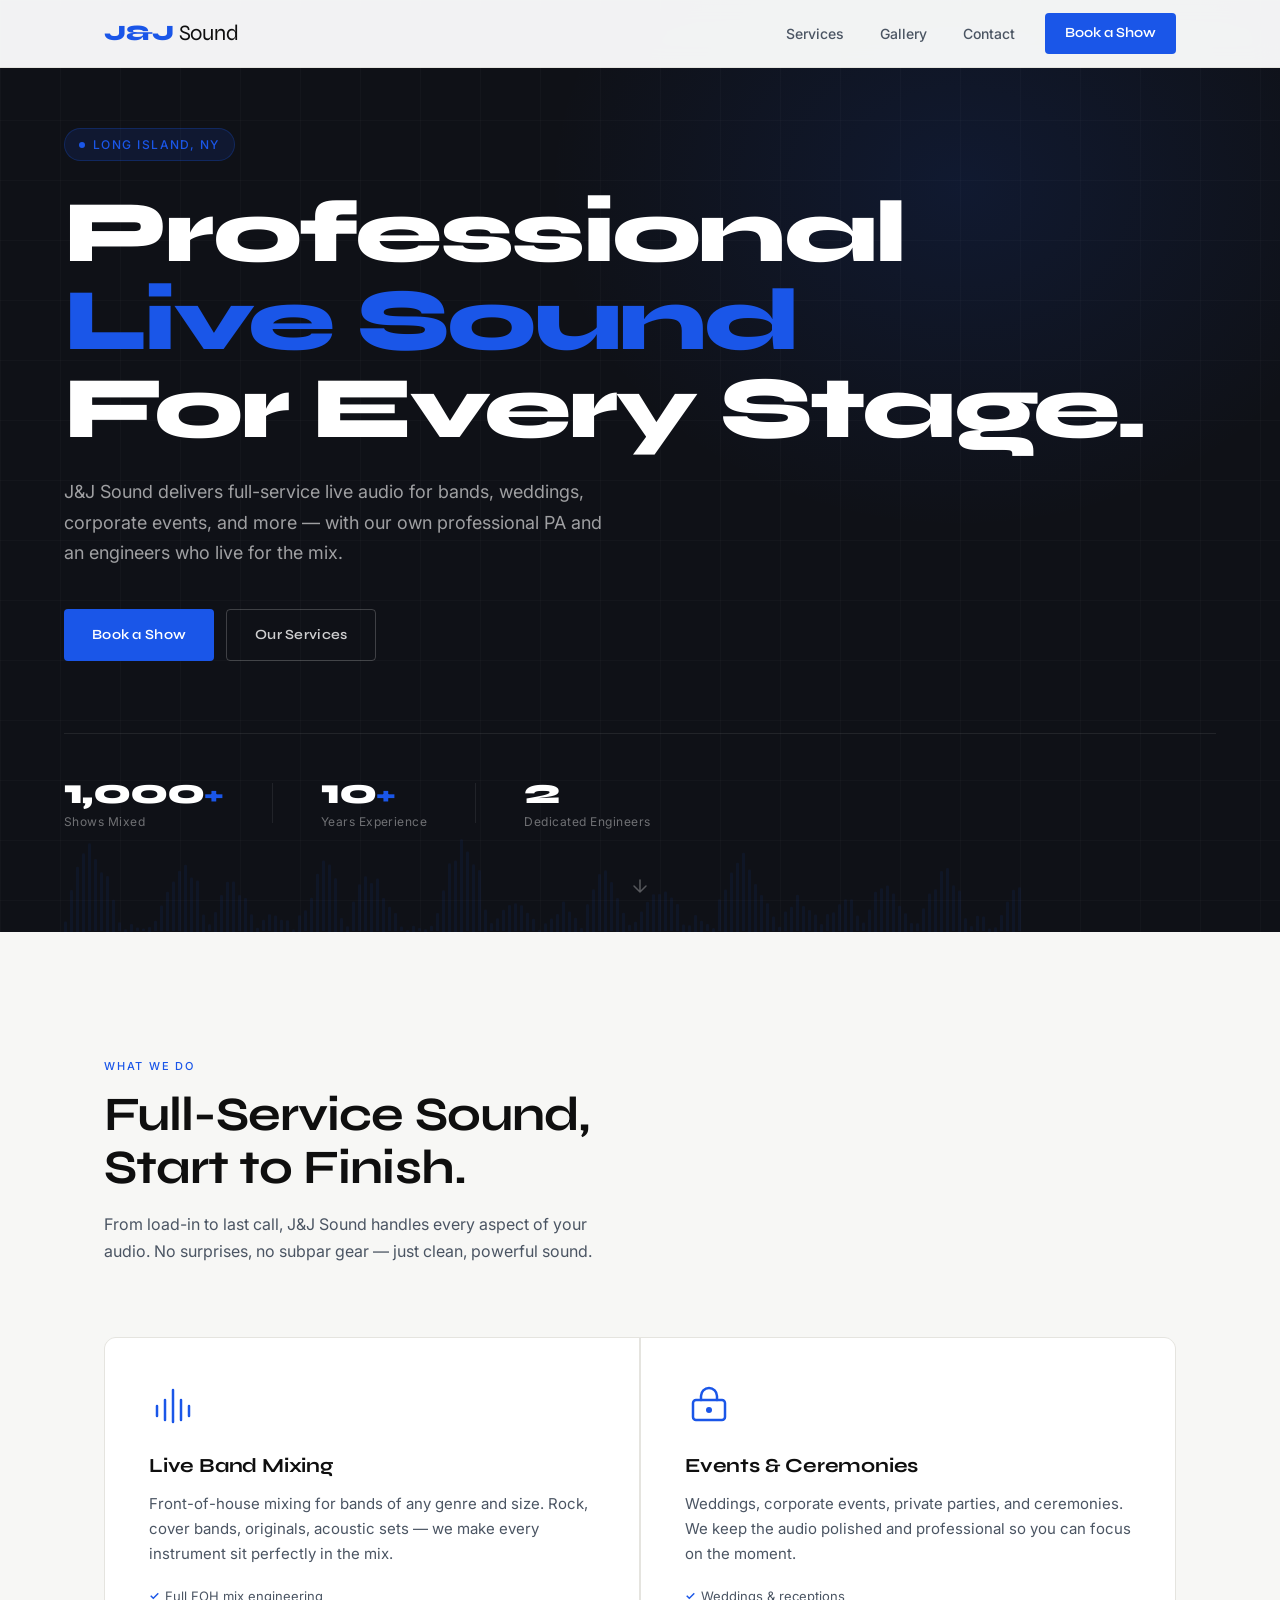
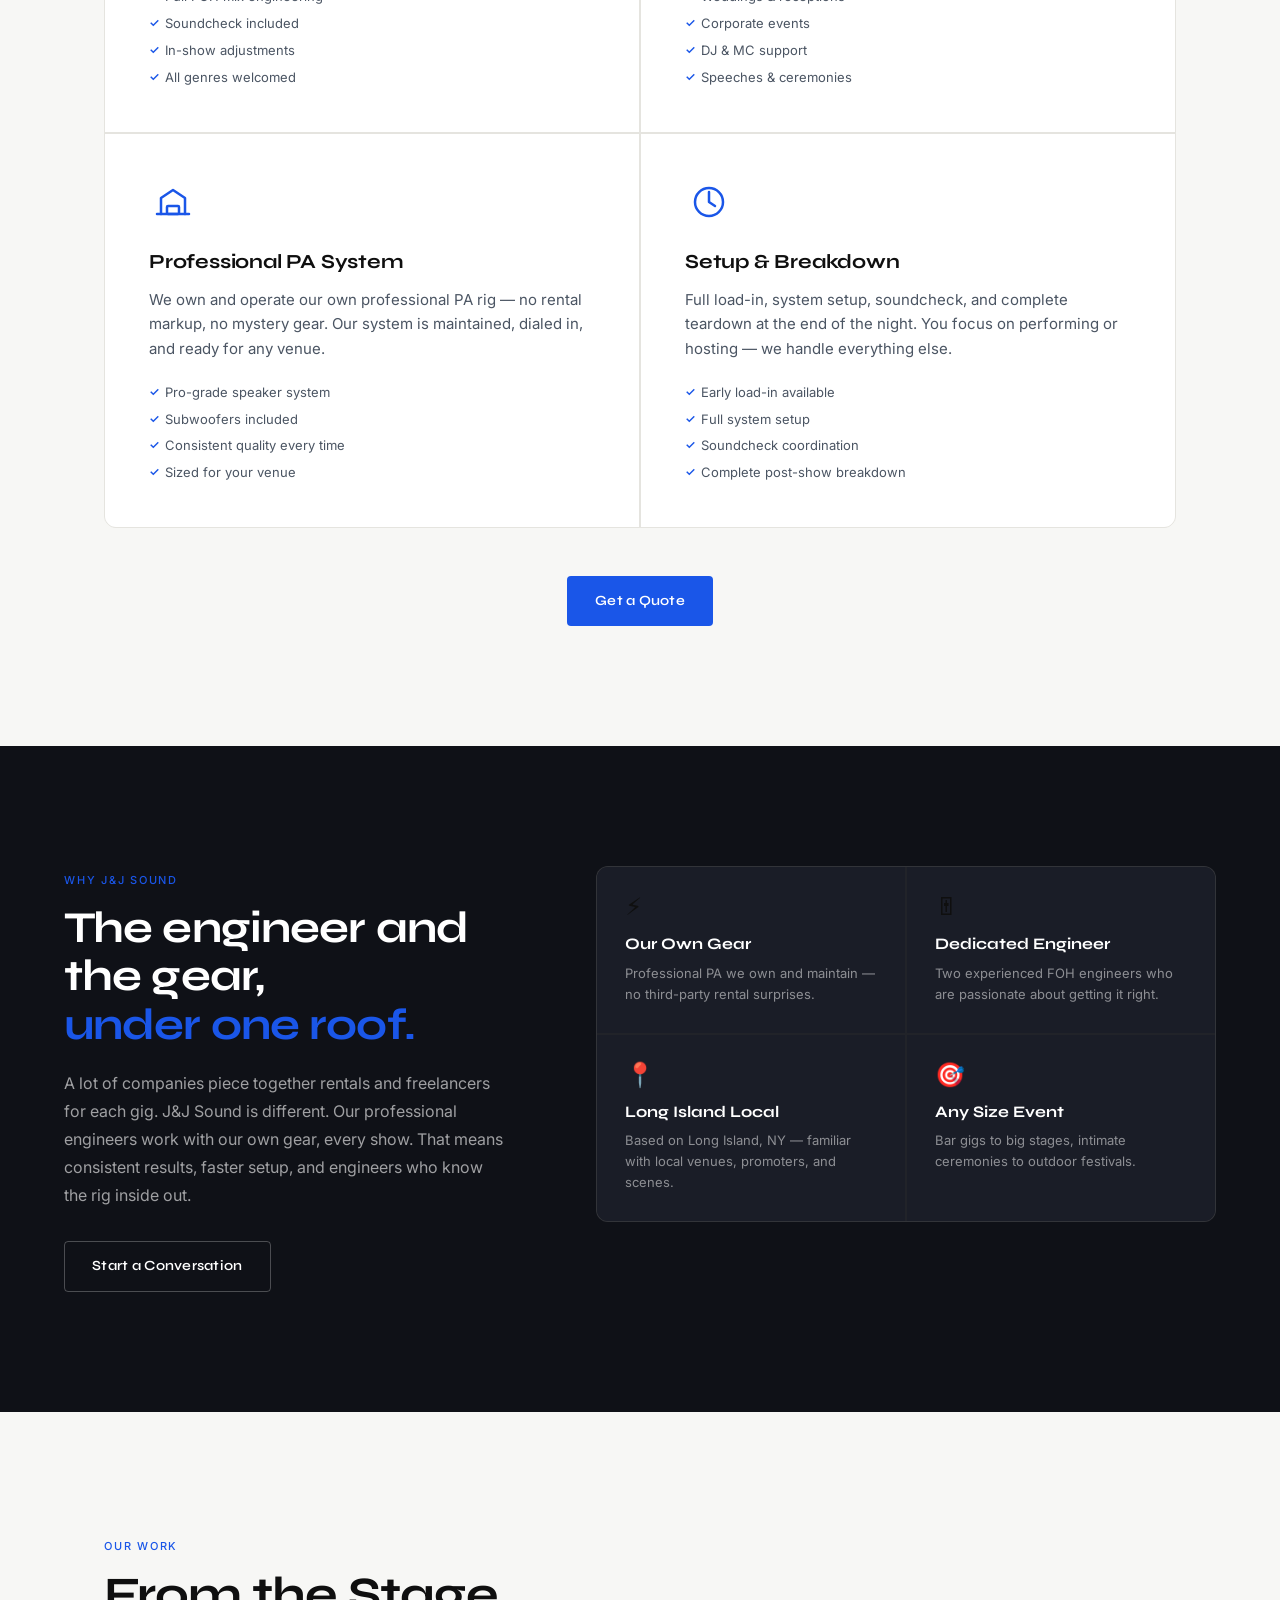
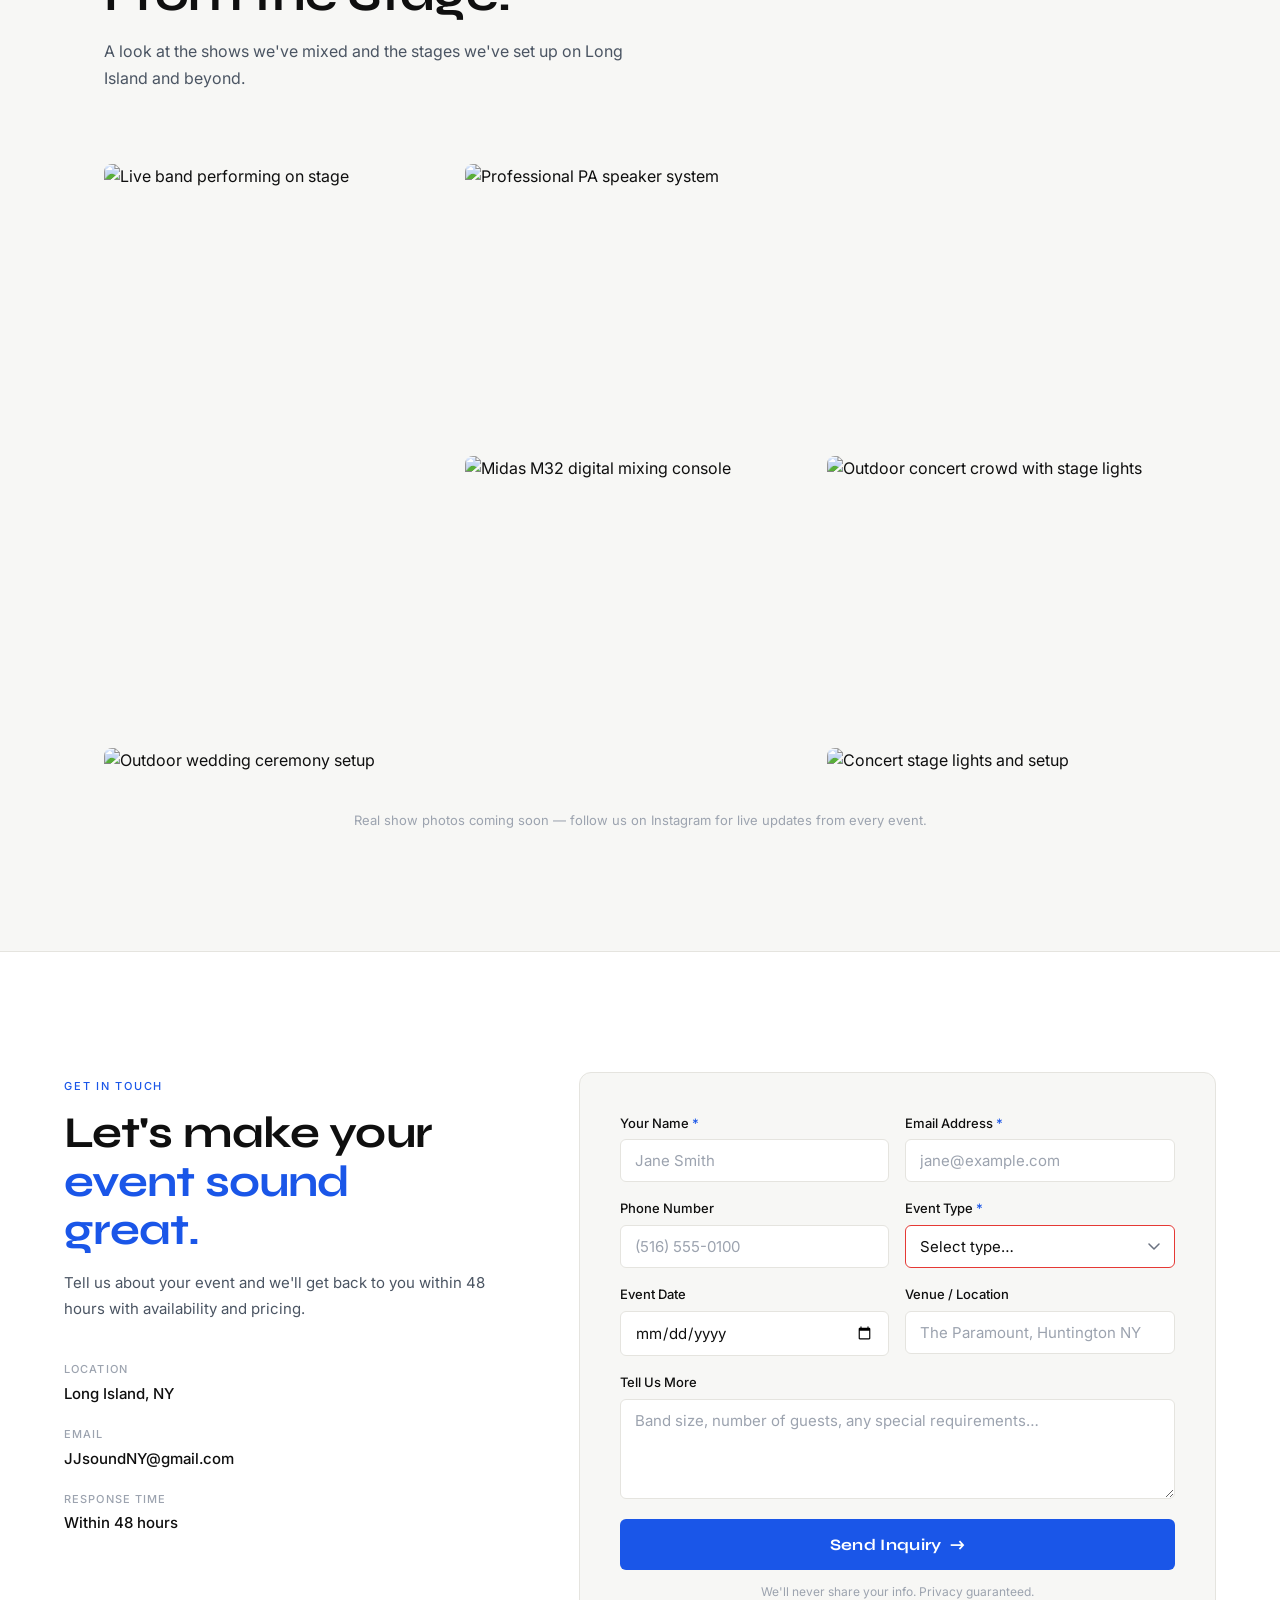
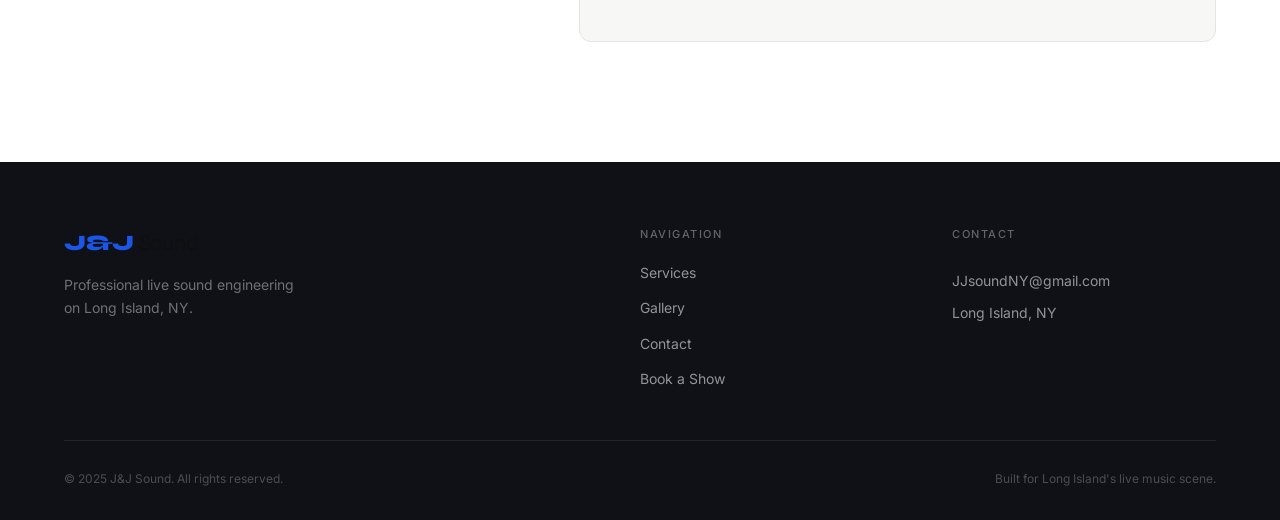
==== commit 6613d67d: "Update hero stat: 500+ to 1,000+ shows mixed https://claude.ai/code/session_018kNMsZjratZawn6PTgb324" ====
--- a/jj-sound-preview.html
+++ b/jj-sound-preview.html
@@ -1061,7 +1061,7 @@
     </div>
     <div class="hero__stats reveal-up" aria-label="Quick stats">
       <div class="hero__stat">
-        <span class="hero__stat-num">500<span class="hero__stat-plus">+</span></span>
+        <span class="hero__stat-num">1,000<span class="hero__stat-plus">+</span></span>
         <span class="hero__stat-label">Shows Mixed</span>
       </div>
       <div class="hero__stat-divider" aria-hidden="true"></div>
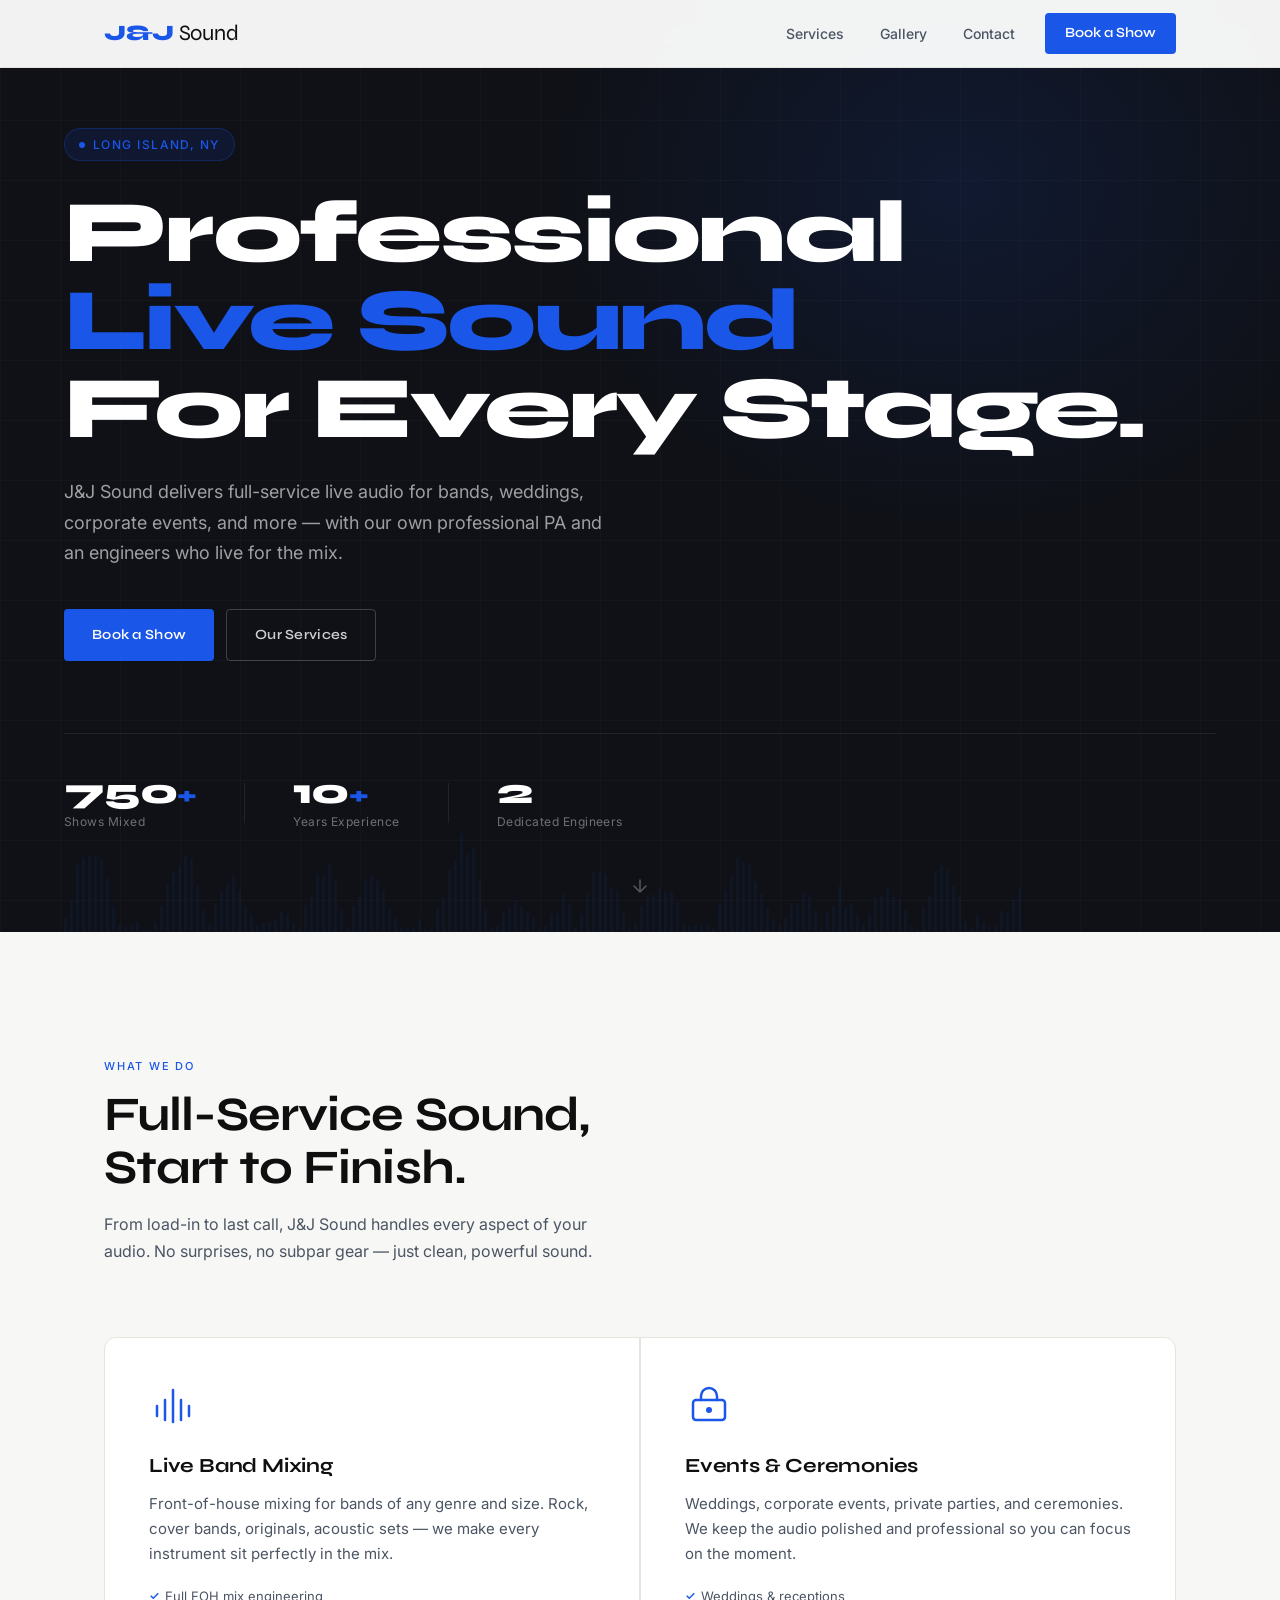
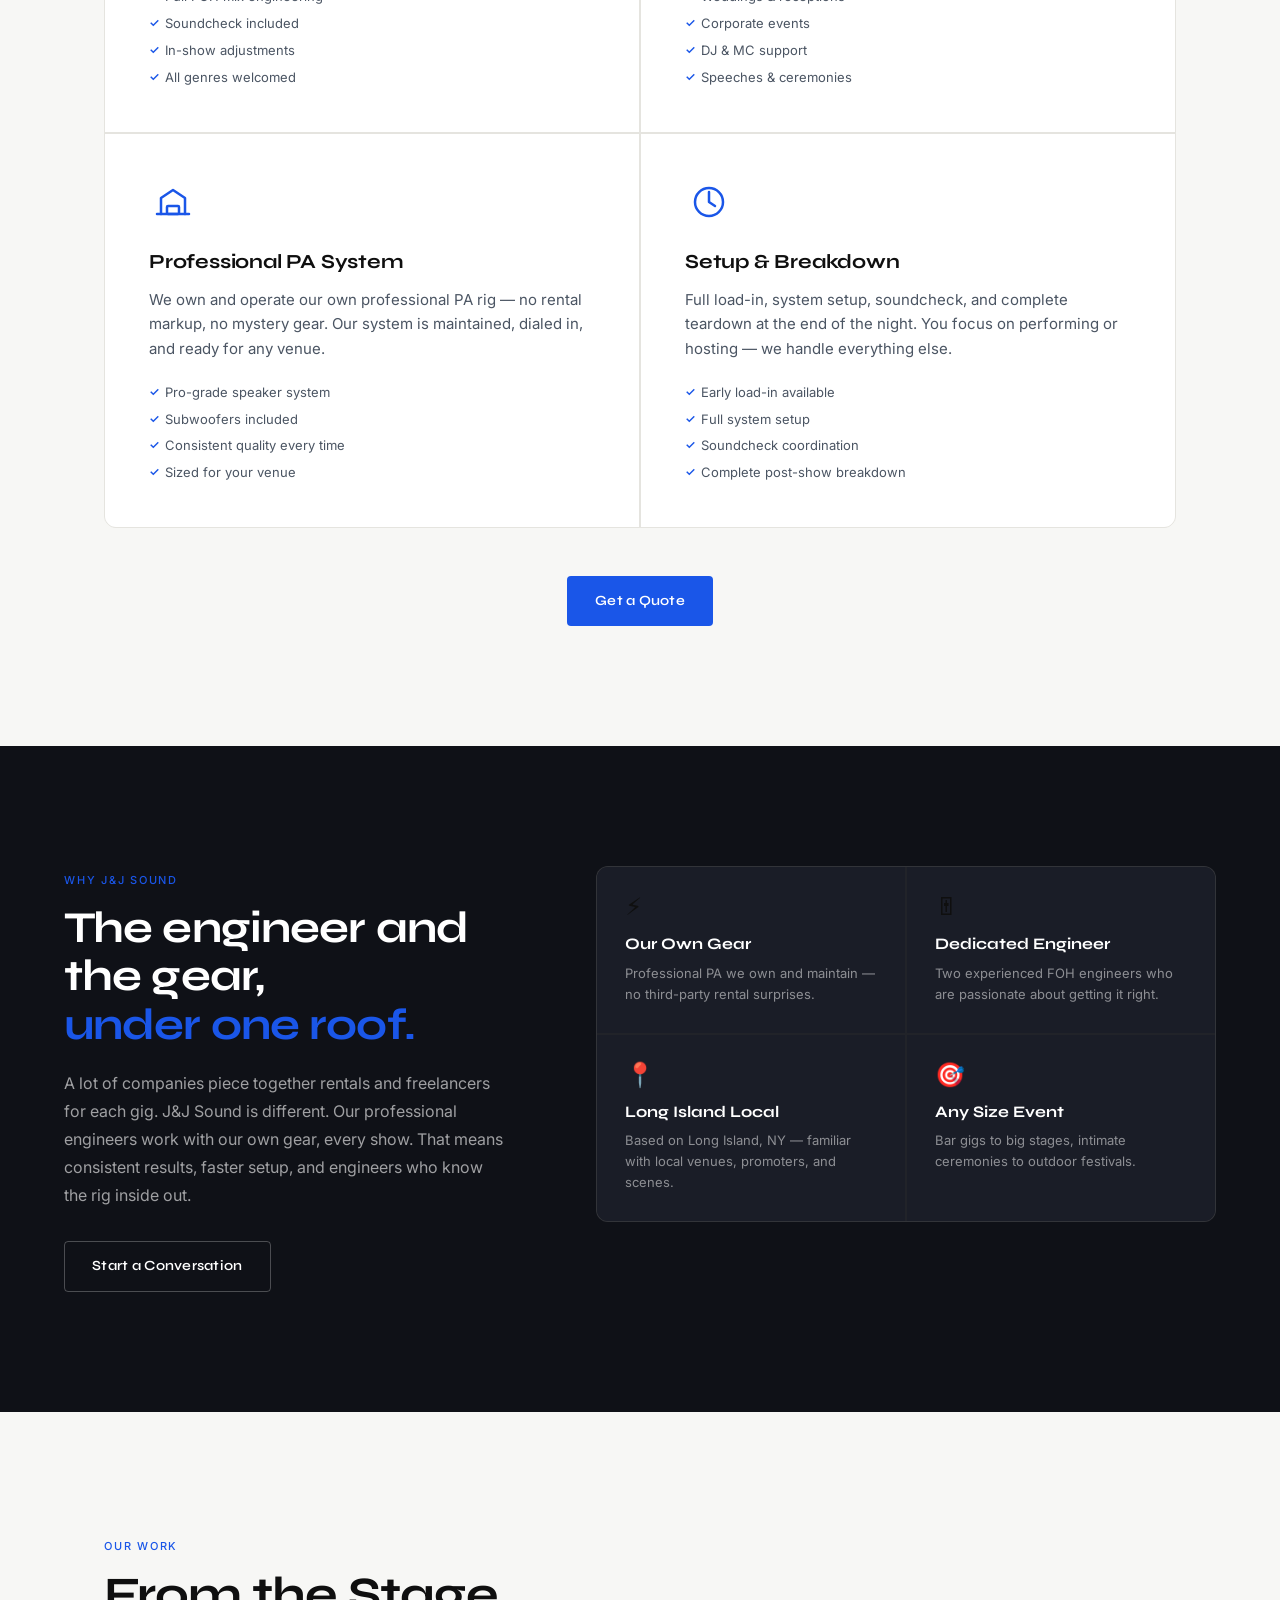
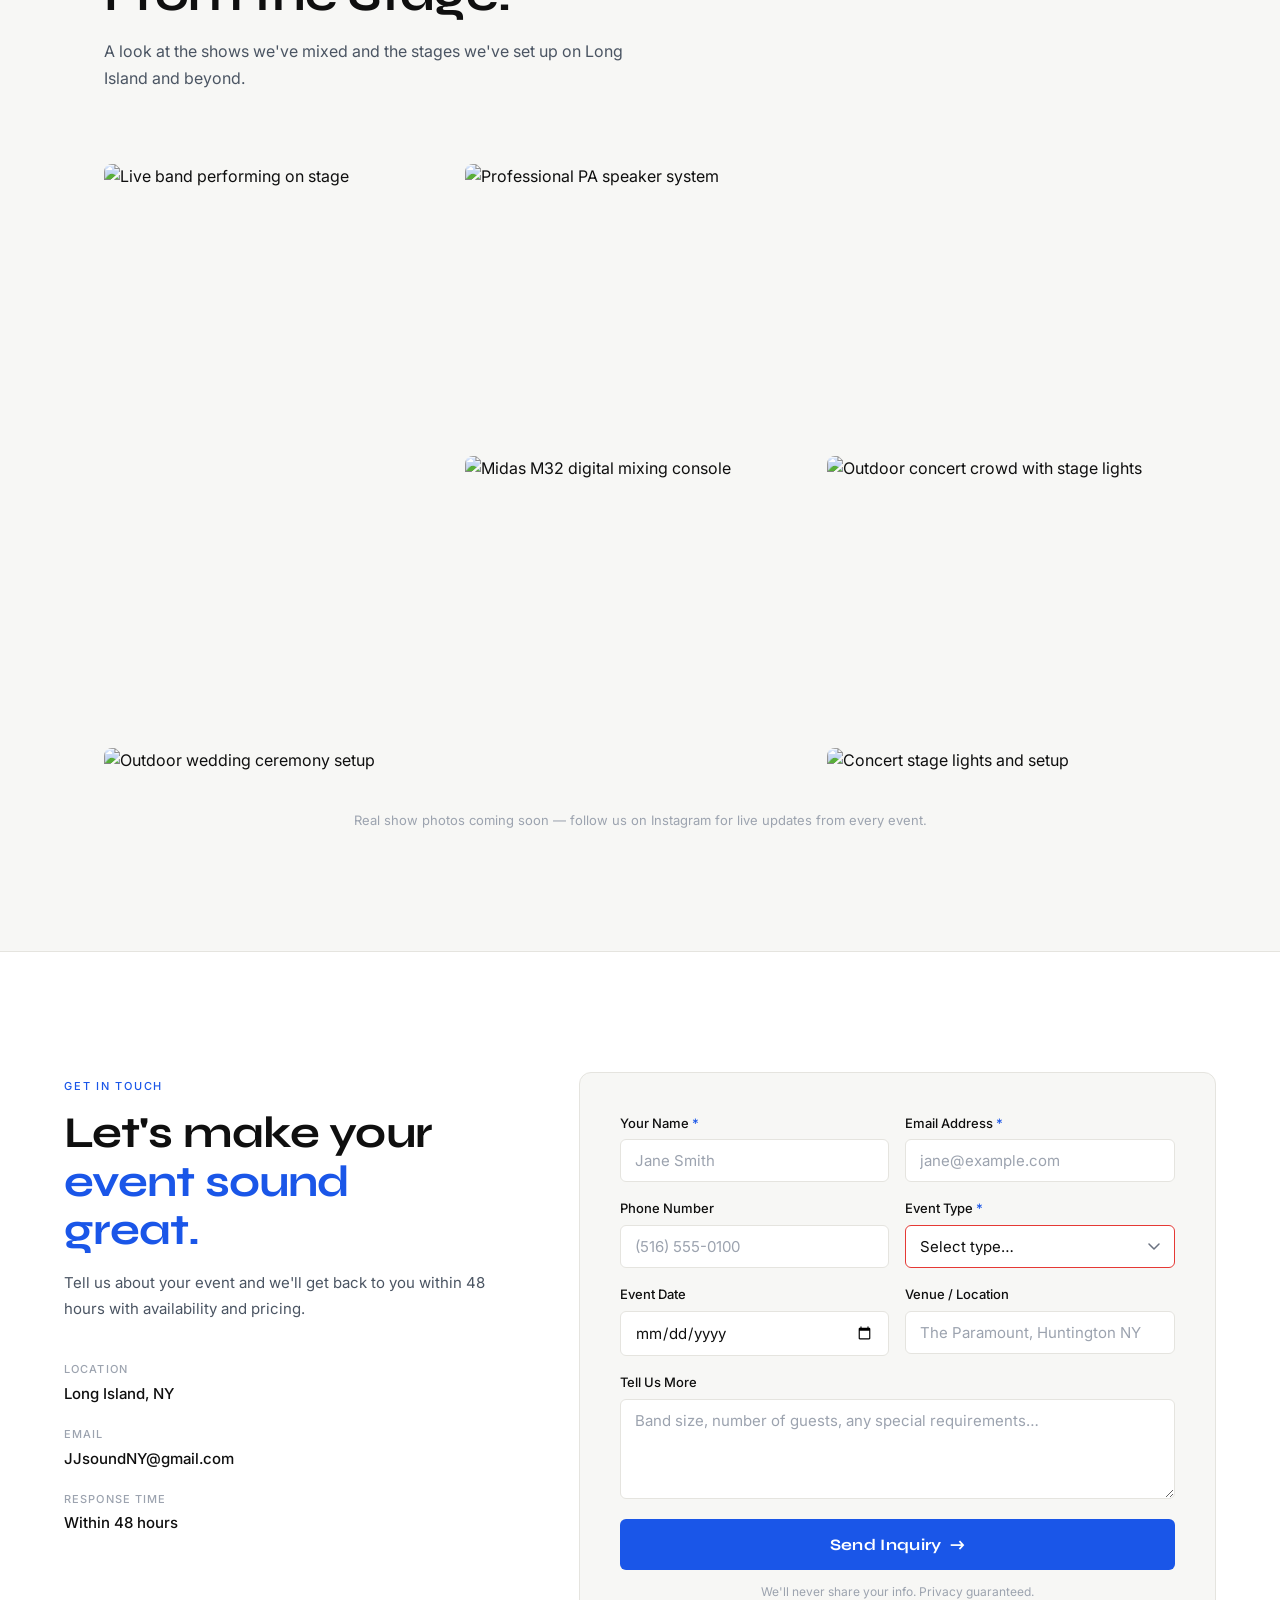
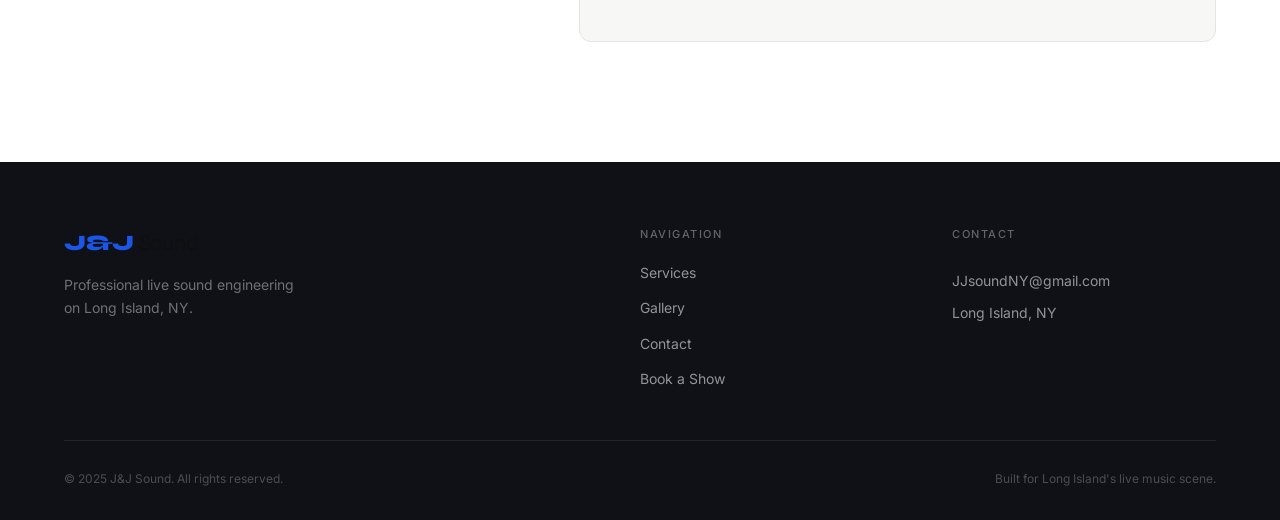
==== commit 9426b965: "Update hero stat to 750+ shows mixed https://claude.ai/code/session_018kNMsZjratZawn6PTgb324" ====
--- a/jj-sound-preview.html
+++ b/jj-sound-preview.html
@@ -1061,7 +1061,7 @@
     </div>
     <div class="hero__stats reveal-up" aria-label="Quick stats">
       <div class="hero__stat">
-        <span class="hero__stat-num">1,000<span class="hero__stat-plus">+</span></span>
+        <span class="hero__stat-num">750<span class="hero__stat-plus">+</span></span>
         <span class="hero__stat-label">Shows Mixed</span>
       </div>
       <div class="hero__stat-divider" aria-hidden="true"></div>
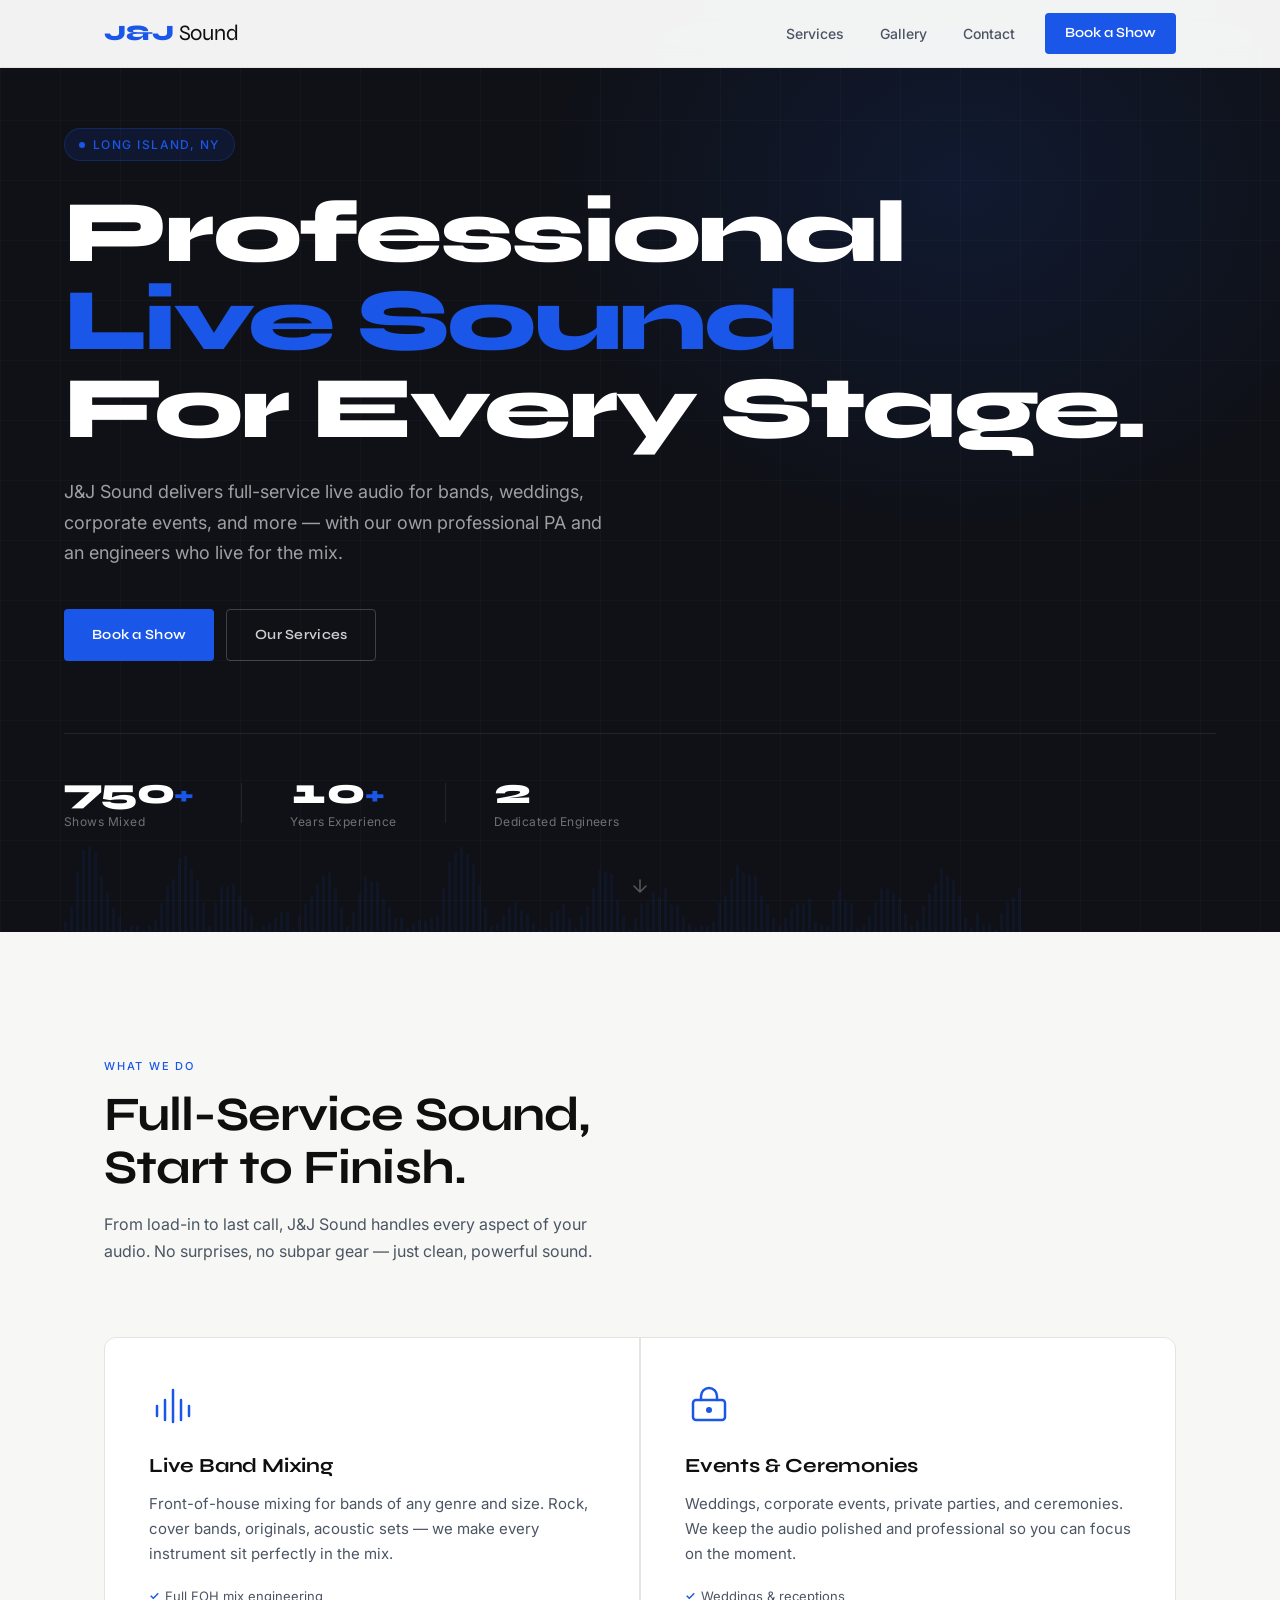
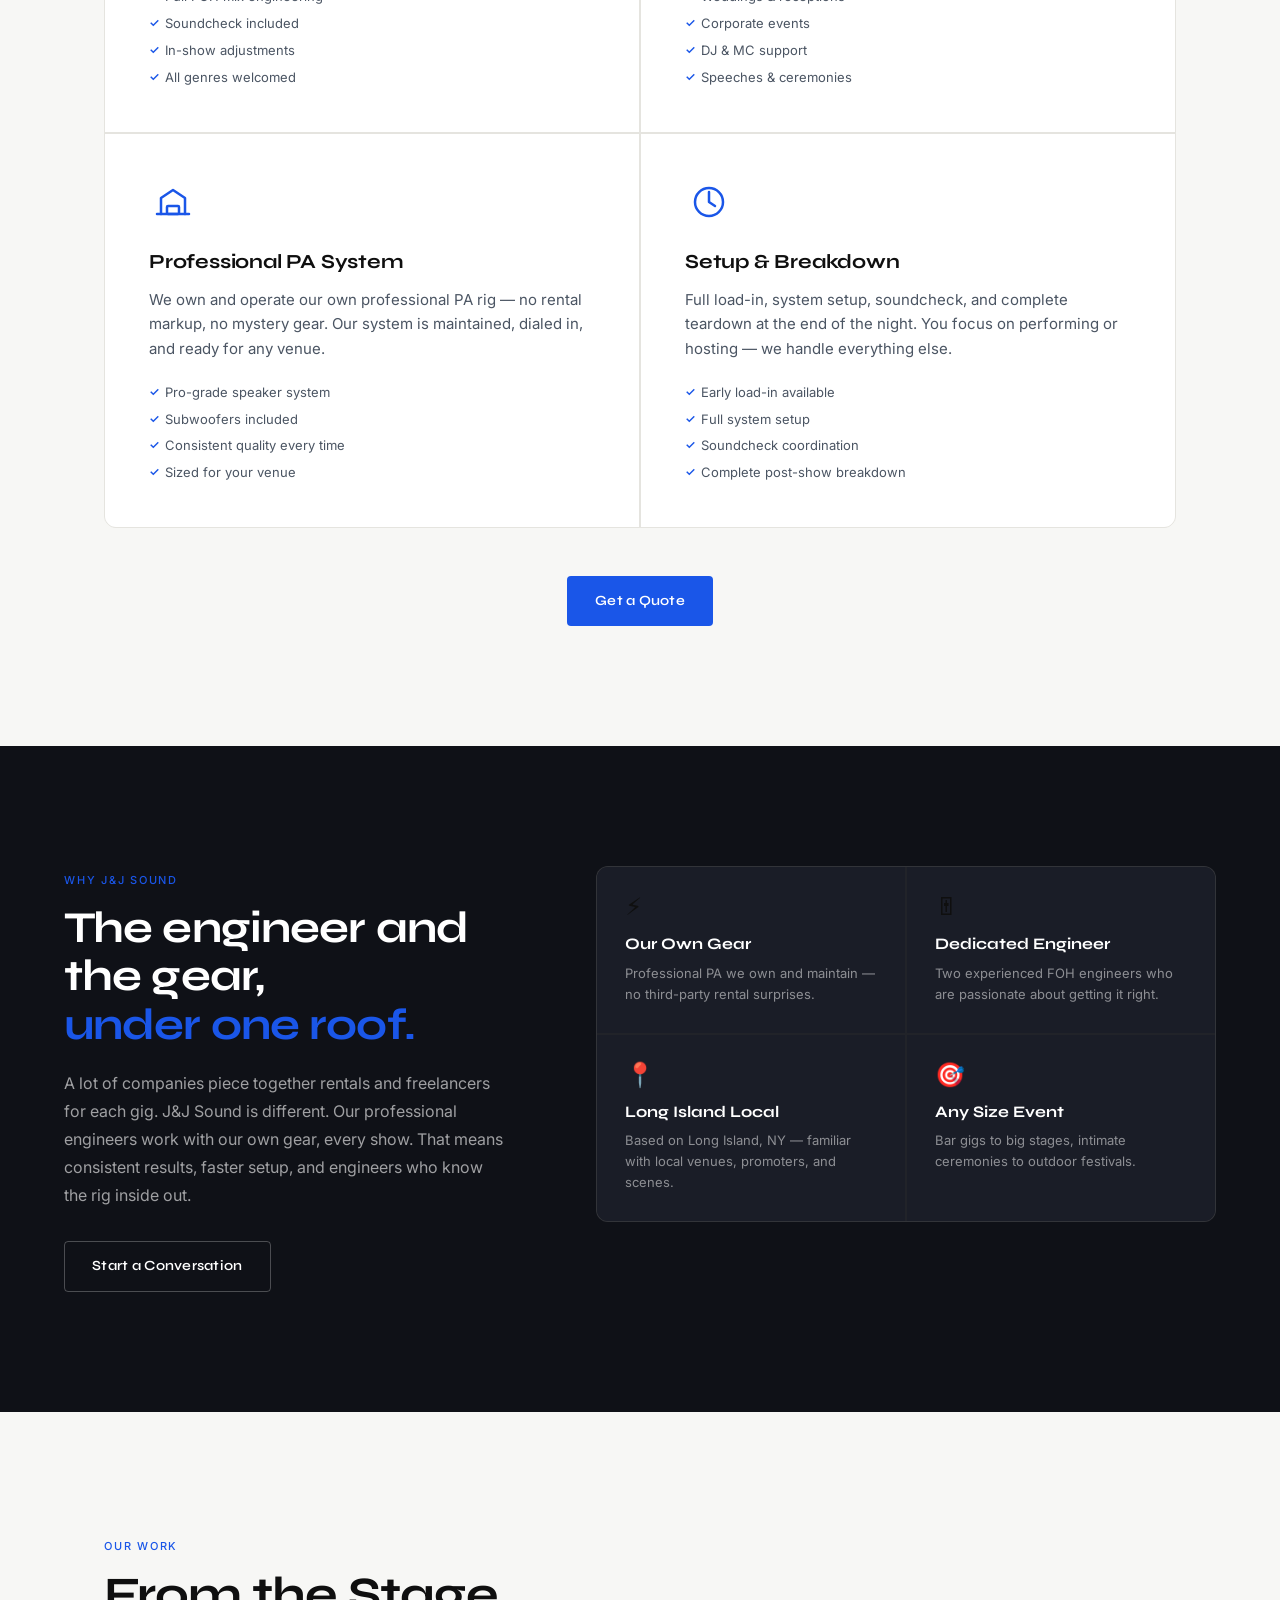
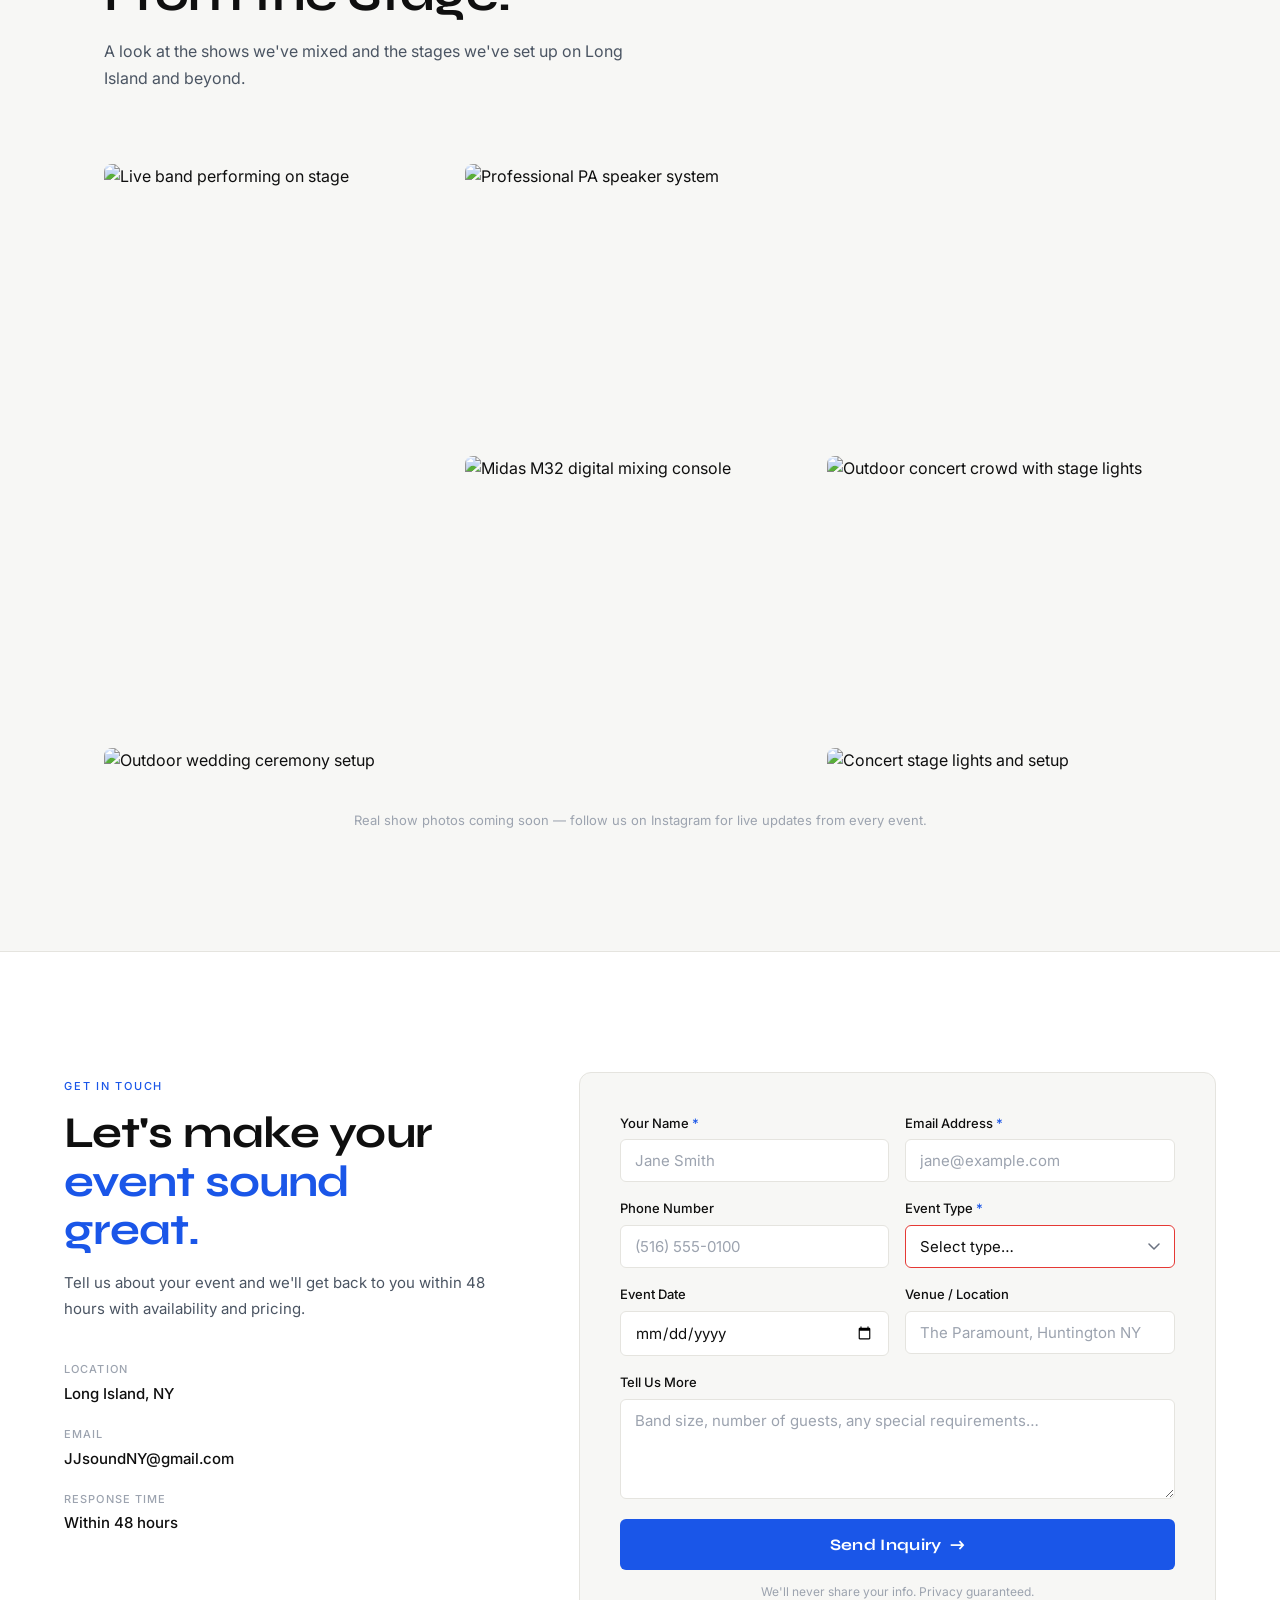
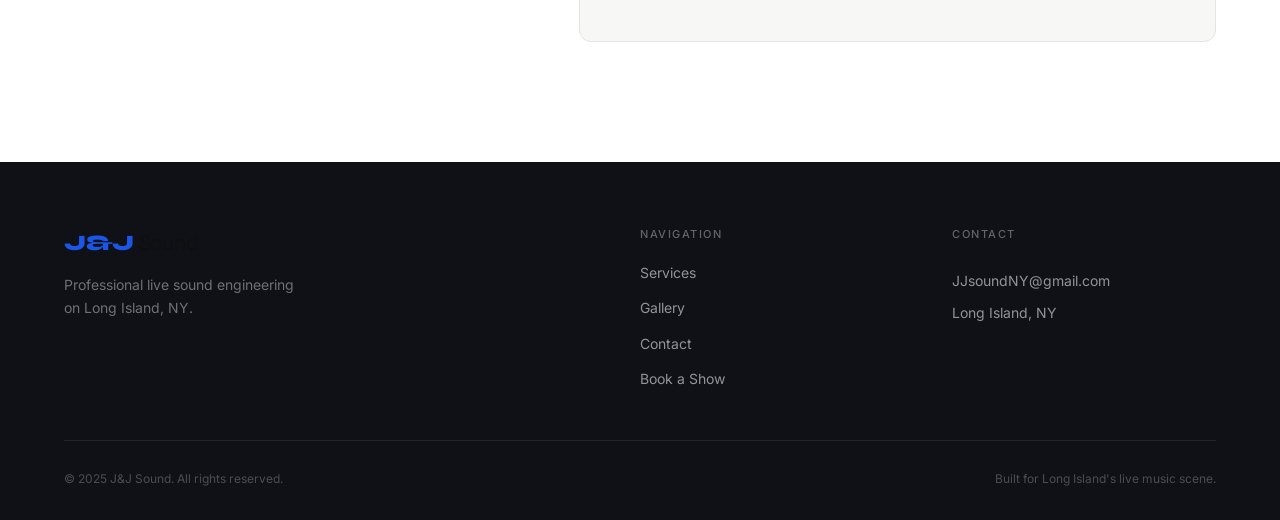
==== commit e3a23ce7: "Fix digit rendering in hero stats — tabular nums for consistent width https://claude.ai/code/session" ====
--- a/jj-sound-preview.html
+++ b/jj-sound-preview.html
@@ -460,6 +460,7 @@
   color: #fff;
   letter-spacing: -0.02em;
   line-height: 1;
+  font-variant-numeric: tabular-nums;
 }
 .hero__stat-plus {
   font-size: 0.7em;
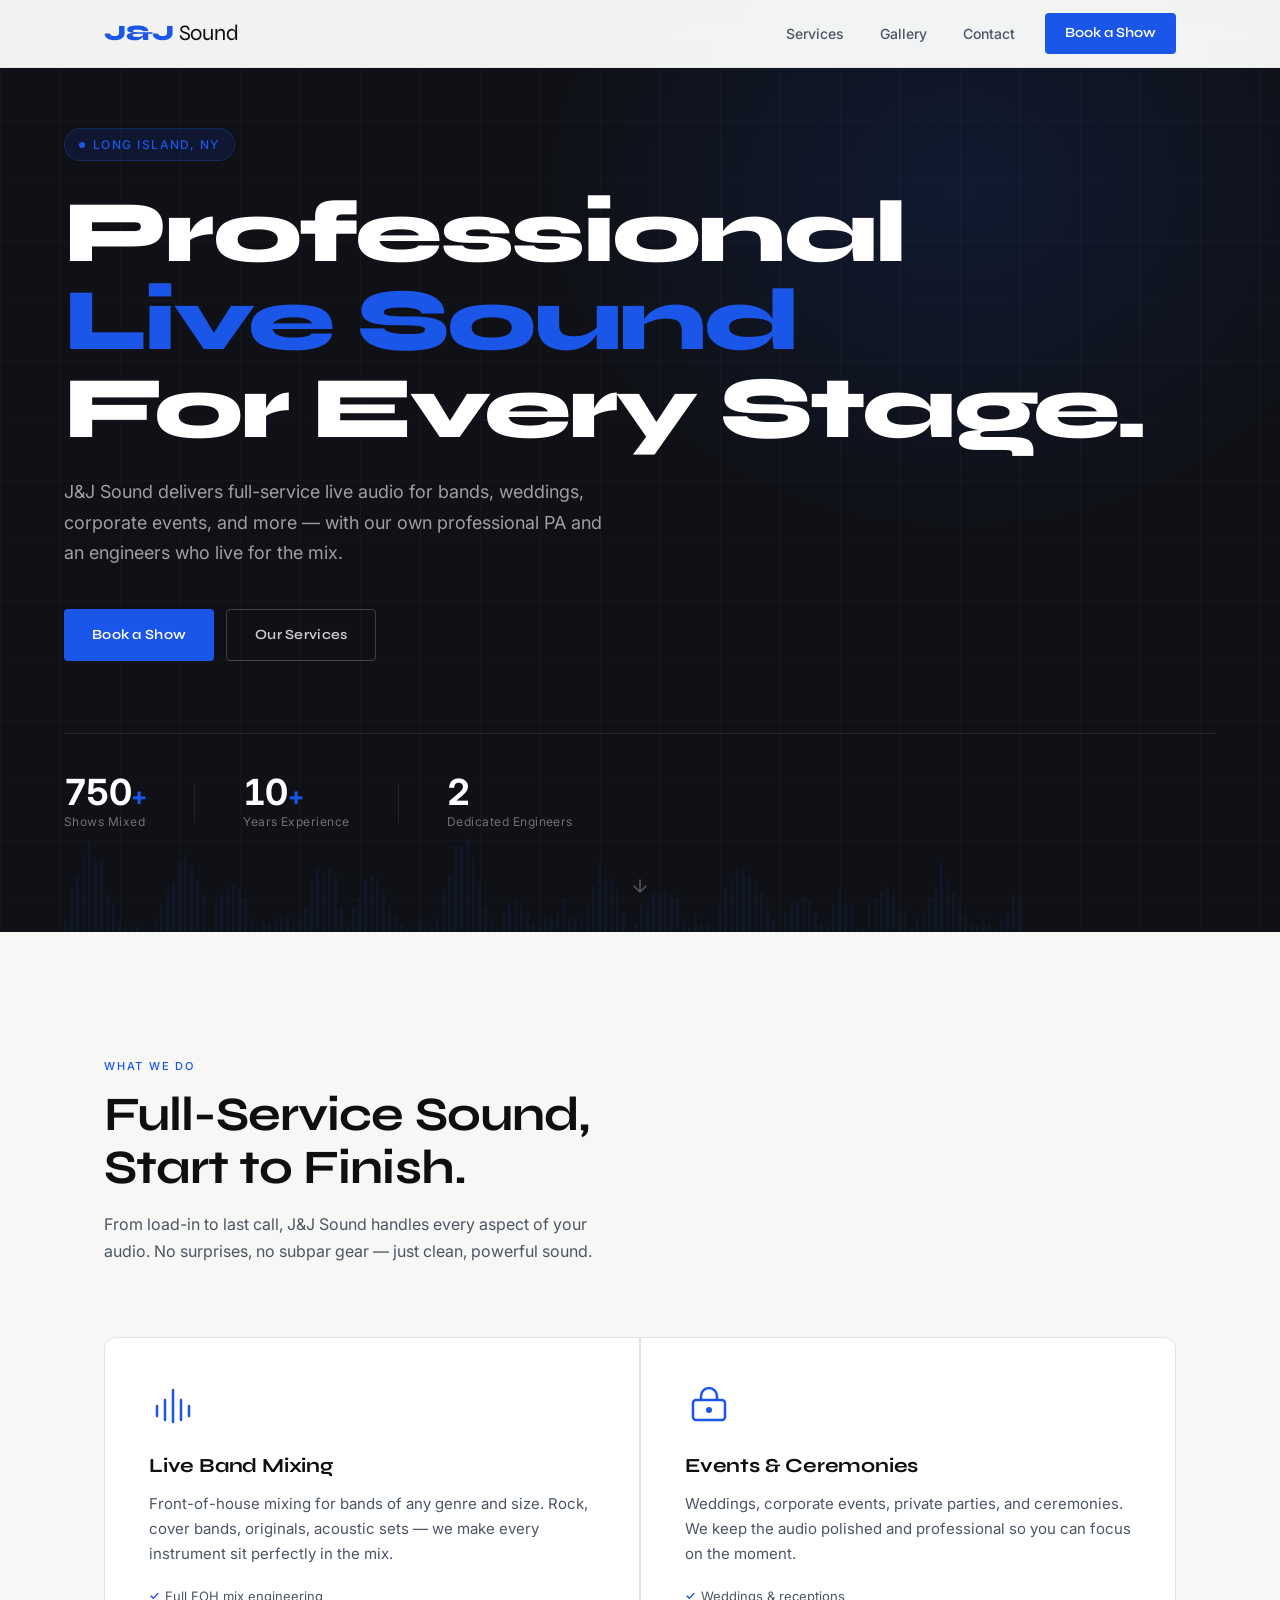
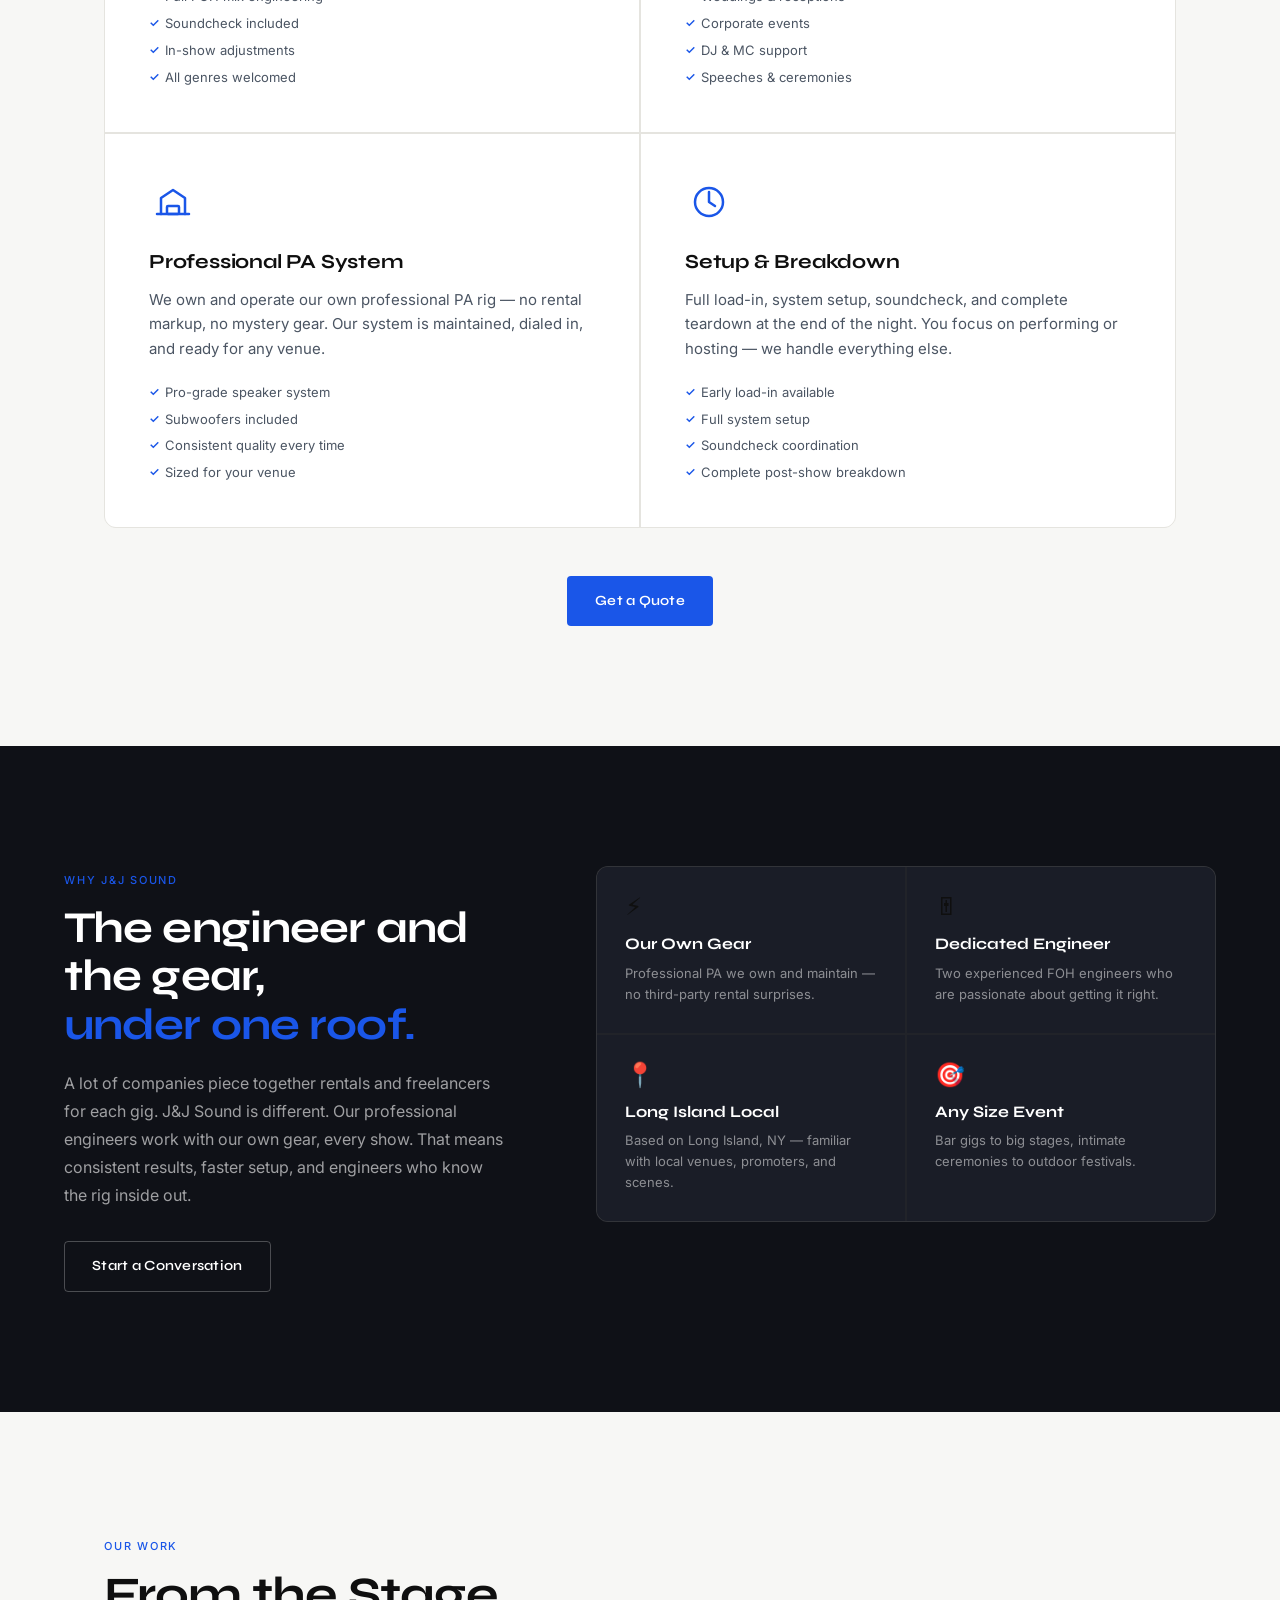
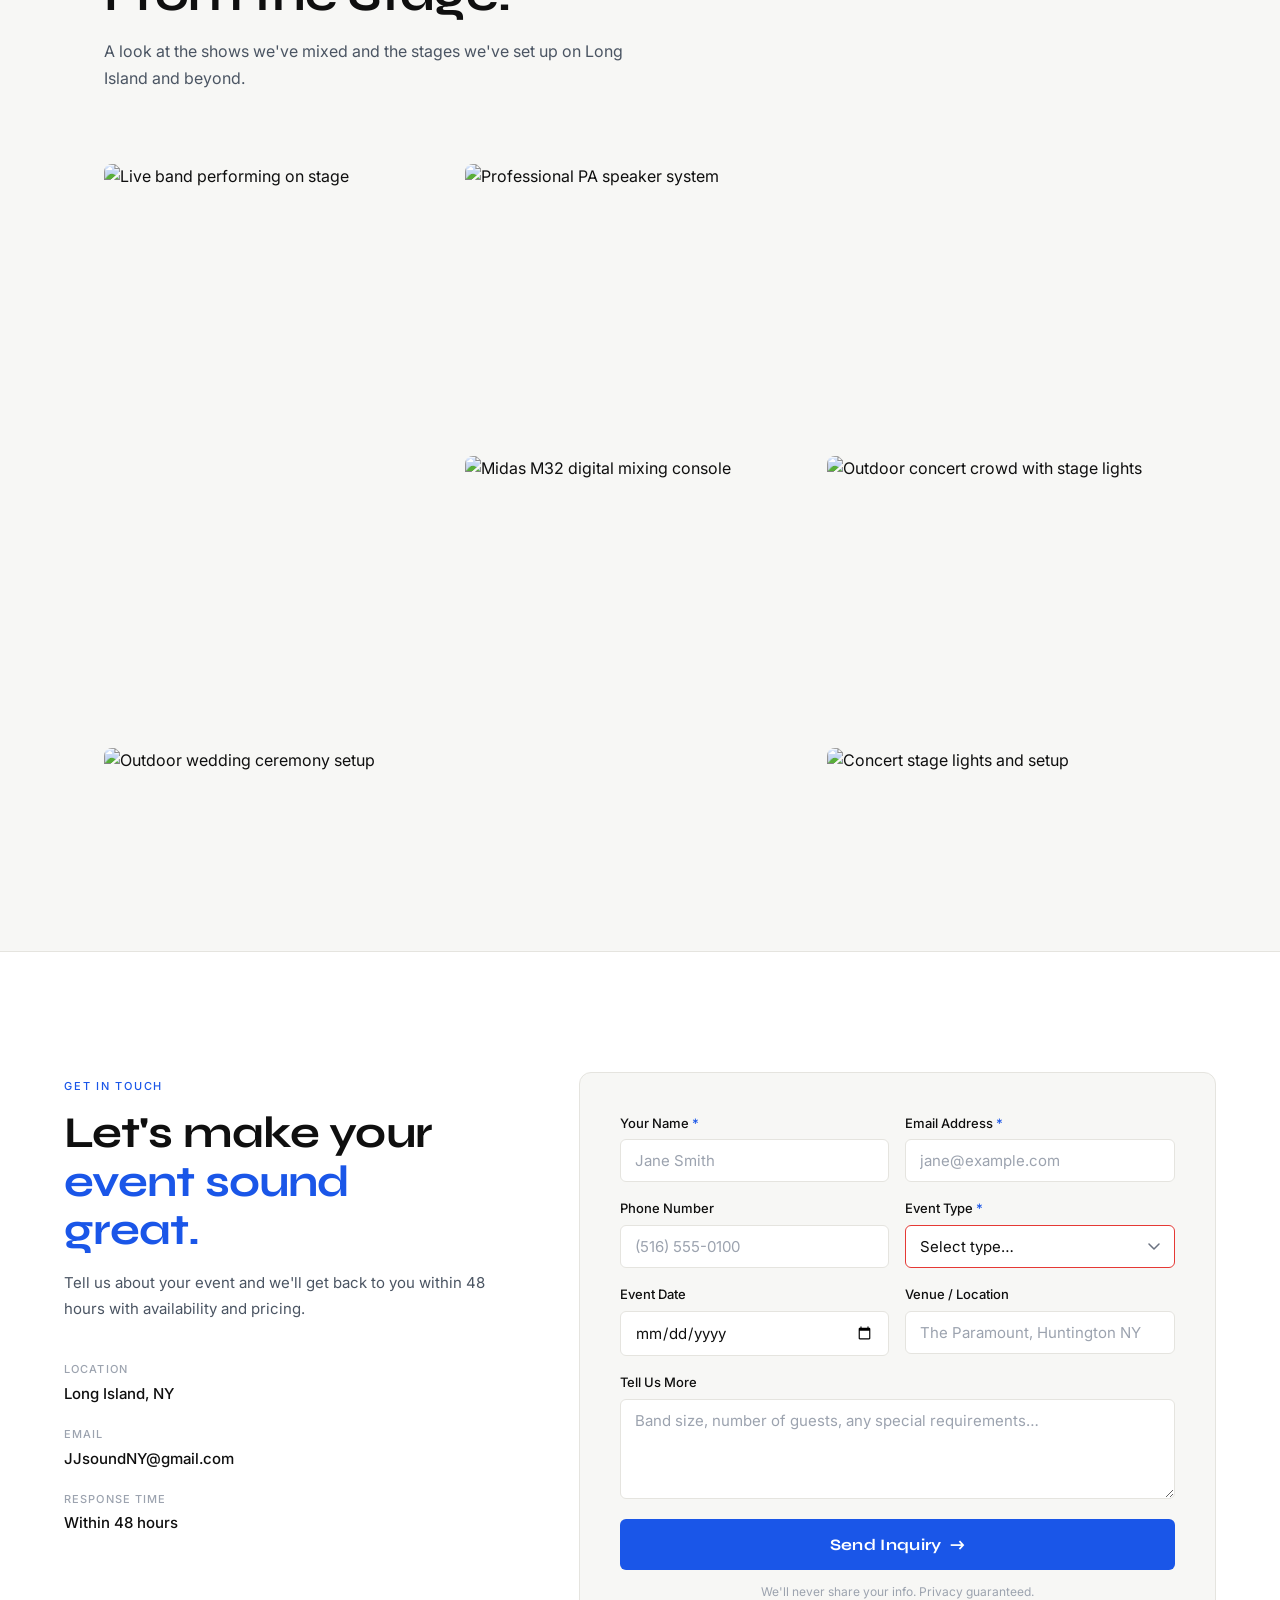
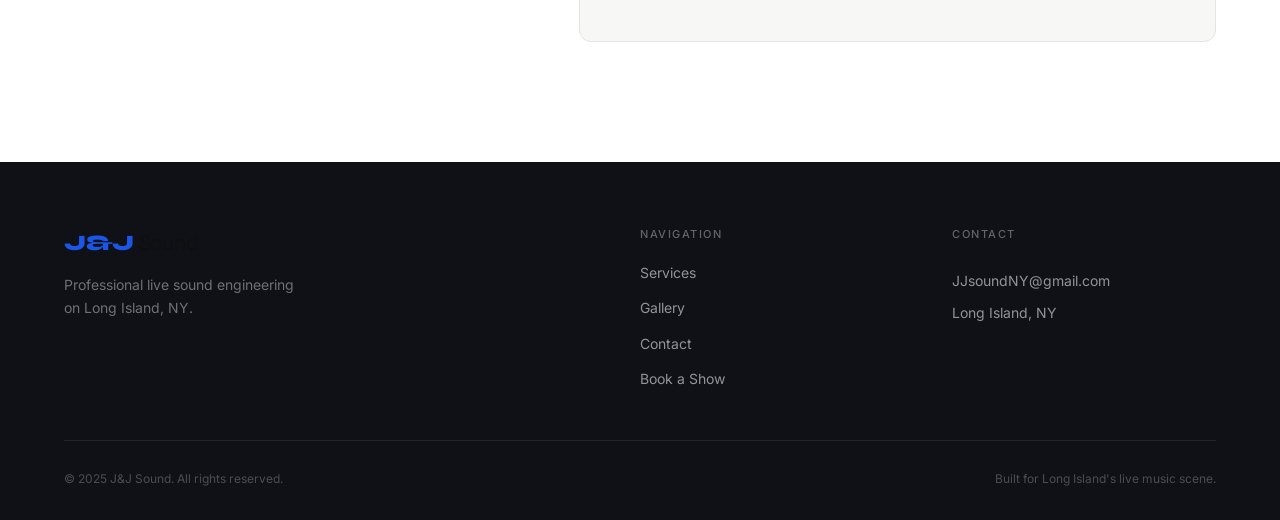
==== commit ebef2a4f: "Switch hero stat numbers to Inter for consistent digit rendering Syne display font has uneven numera" ====
--- a/jj-sound-preview.html
+++ b/jj-sound-preview.html
@@ -454,13 +454,13 @@
 }
 
 .hero__stat-num {
-  font-family: var(--font-display);
+  font-family: var(--font-body);
   font-size: clamp(1.75rem, 3.5vw, 2.25rem);
-  font-weight: 800;
+  font-weight: 700;
   color: #fff;
   letter-spacing: -0.02em;
   line-height: 1;
-  font-variant-numeric: tabular-nums;
+  font-variant-numeric: tabular-nums lining-nums;
 }
 .hero__stat-plus {
   font-size: 0.7em;
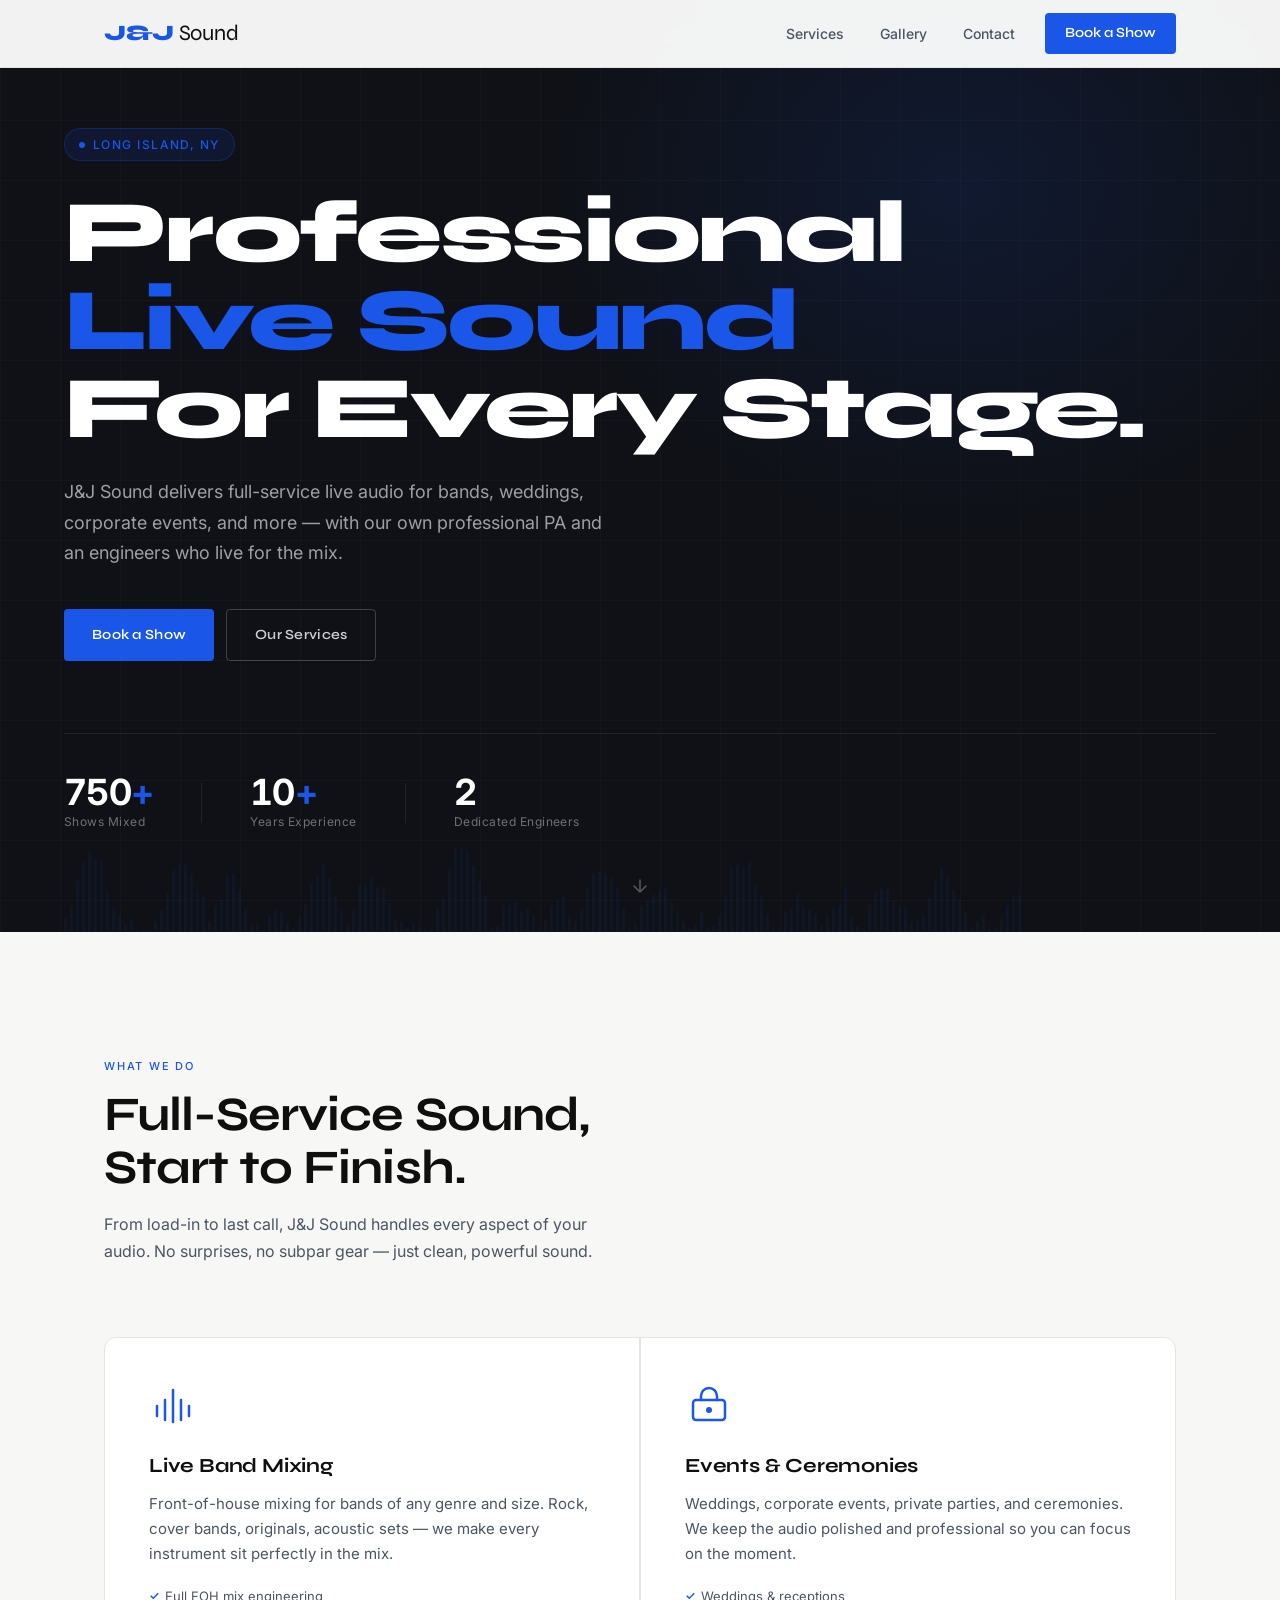
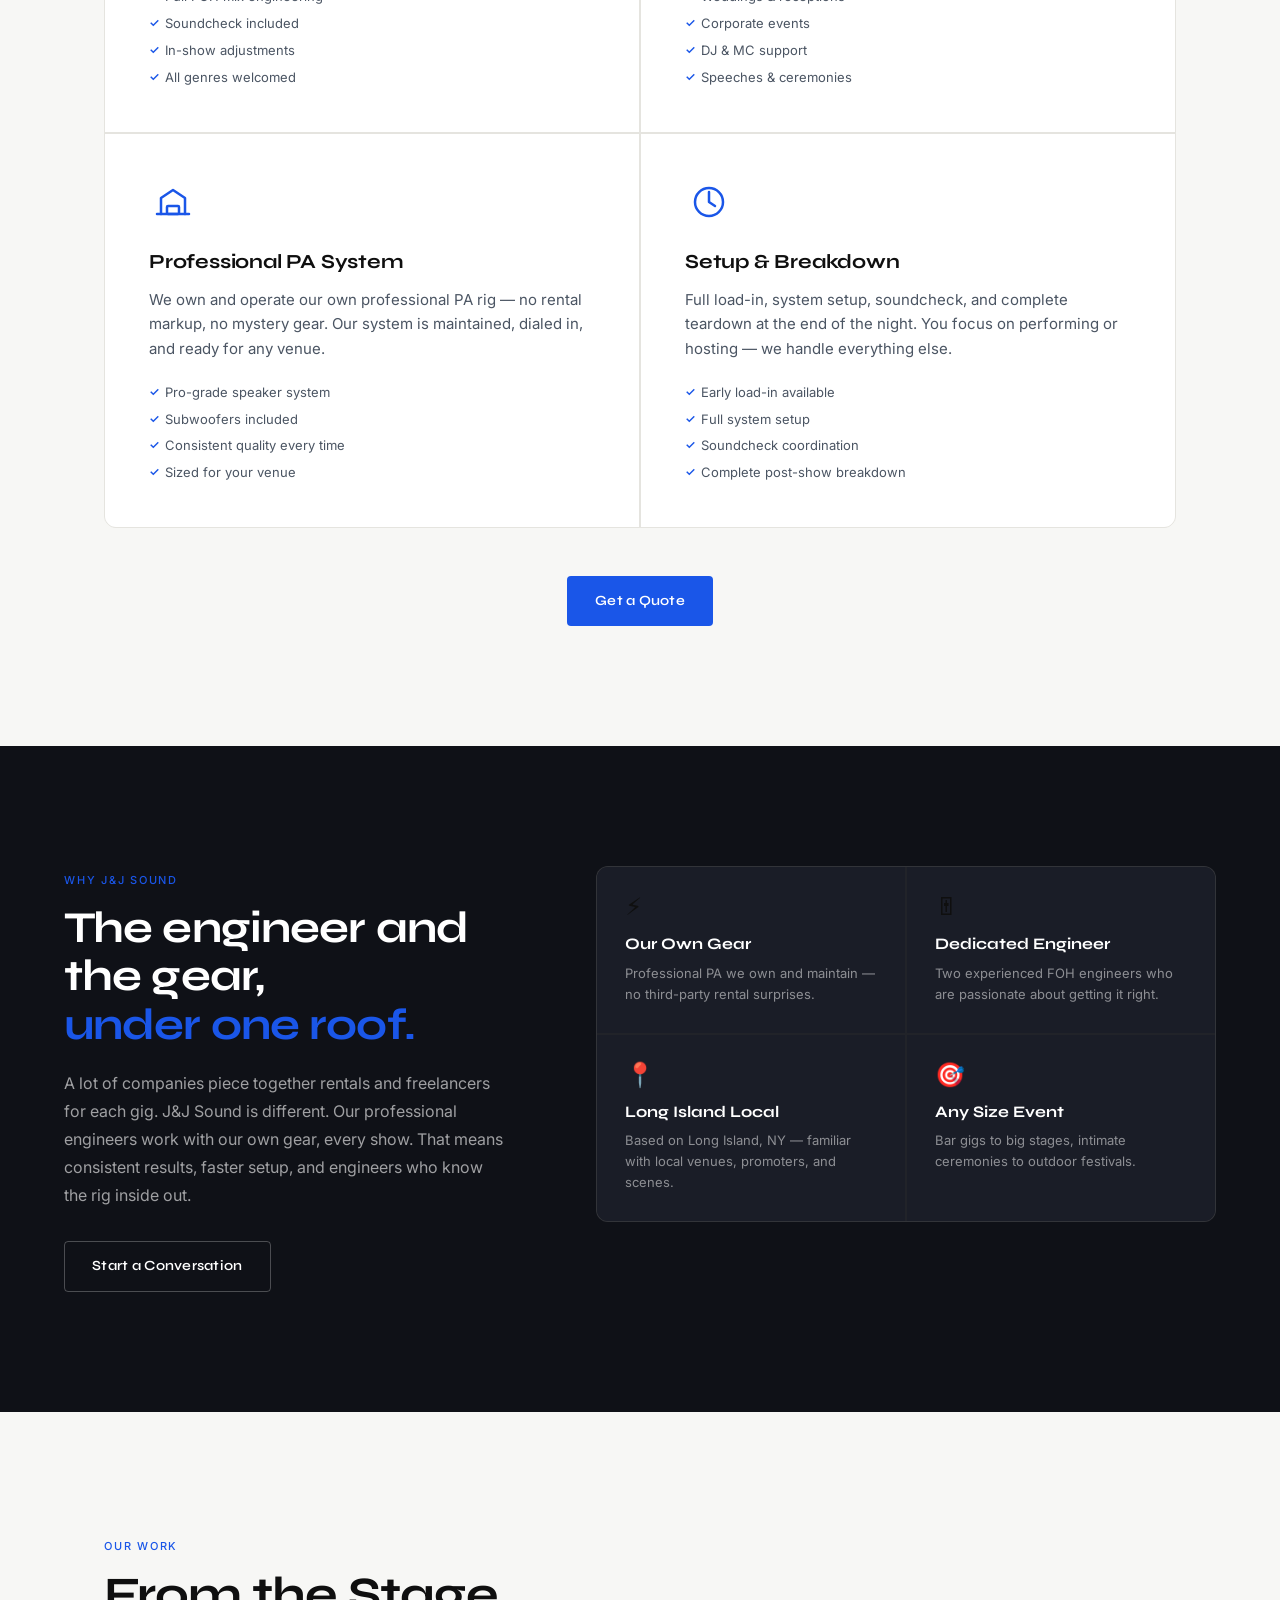
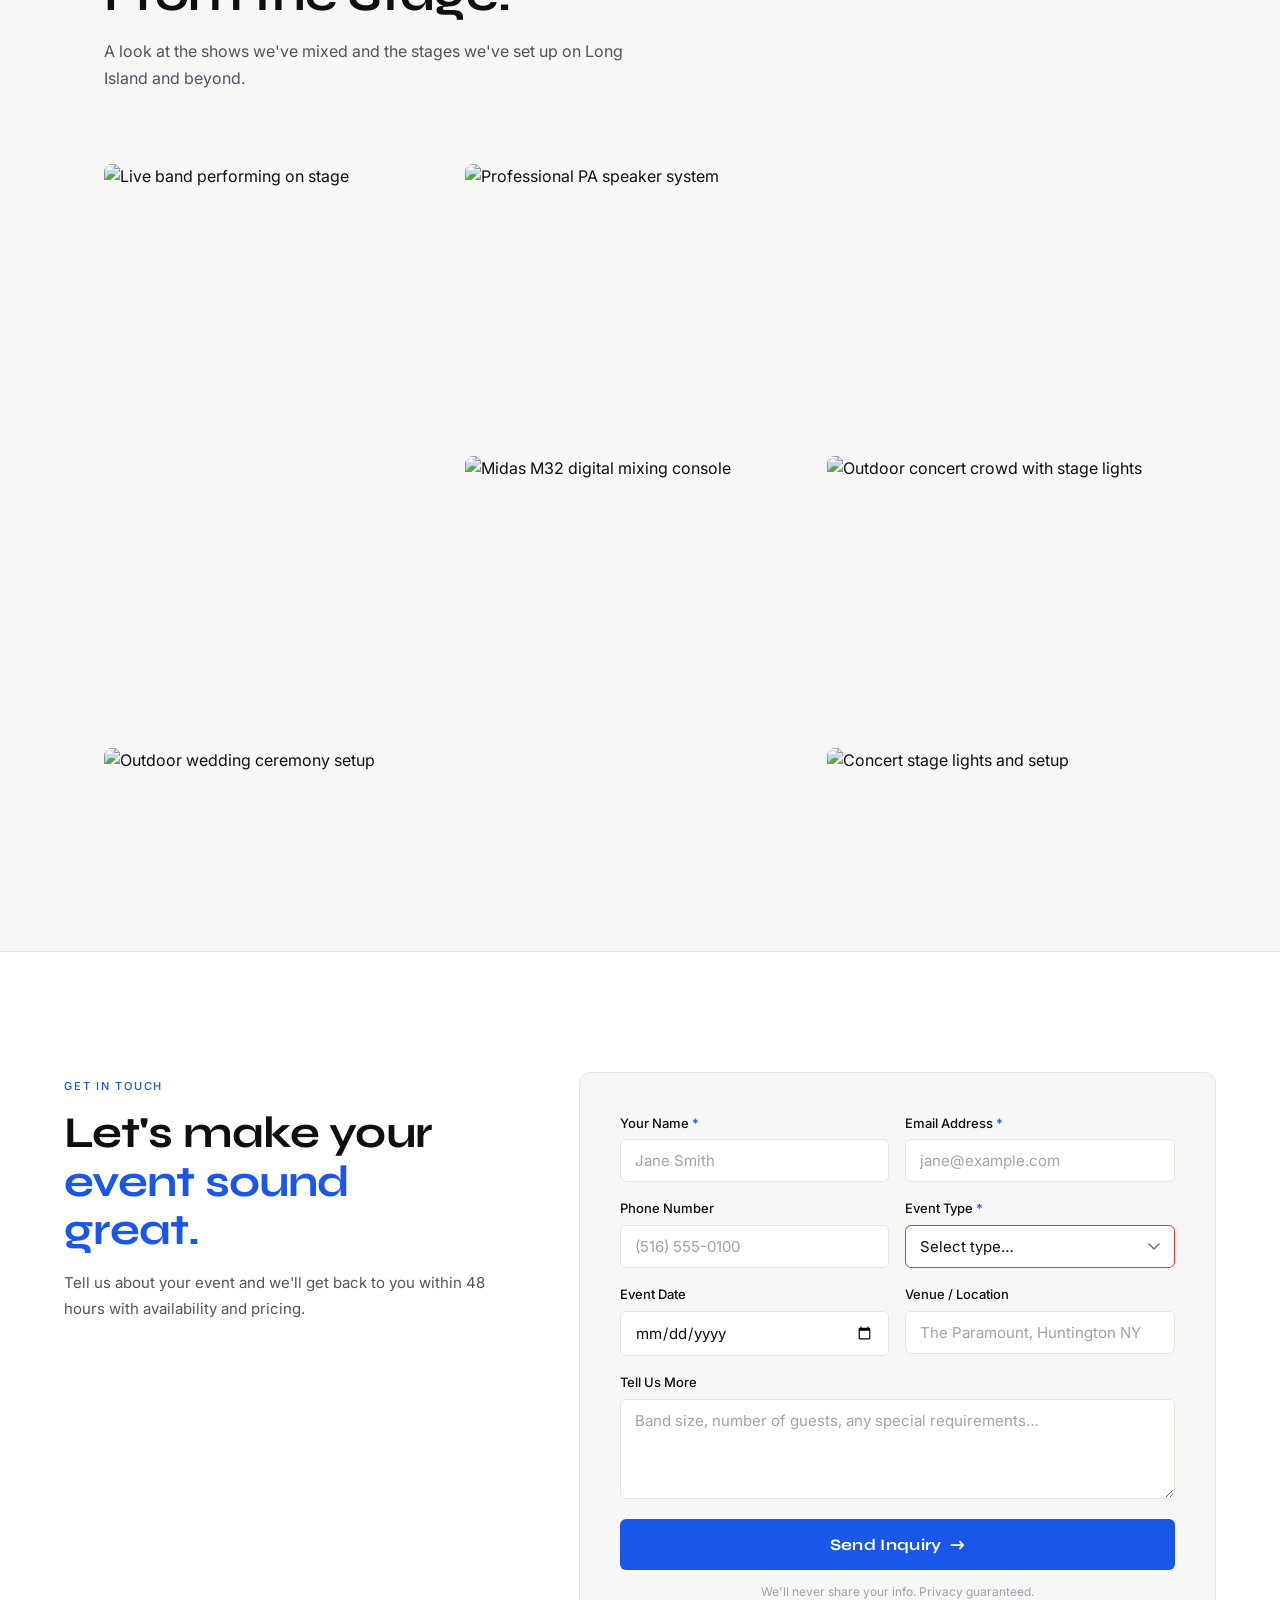
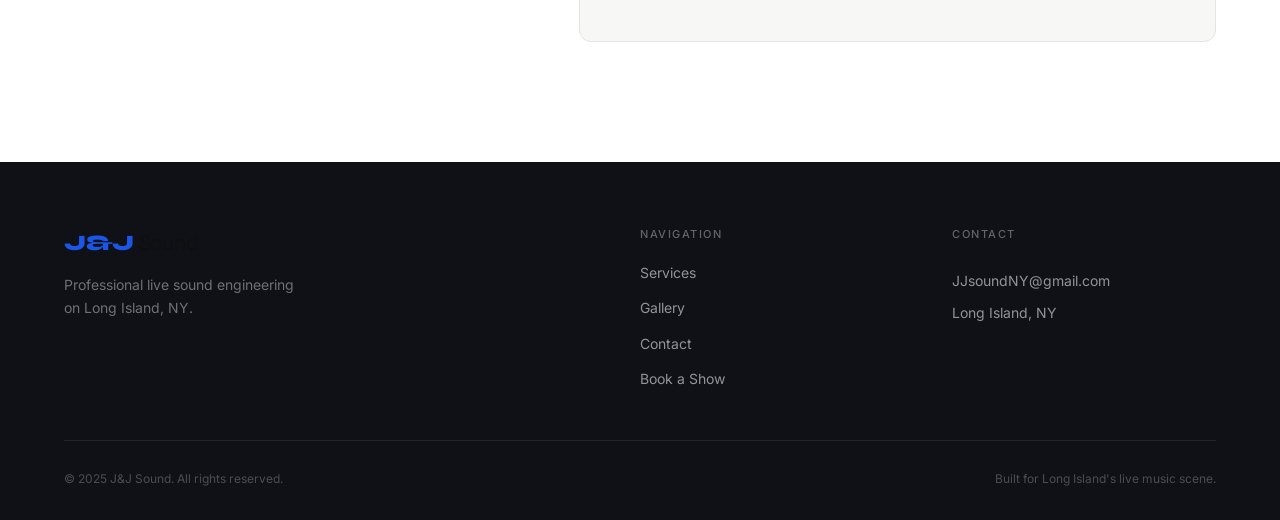
==== commit 054c4768: "Fix stat plus sign size — match digits so 0 doesn't look smaller https://claude.ai/code/session_018k" ====
--- a/jj-sound-preview.html
+++ b/jj-sound-preview.html
@@ -463,7 +463,7 @@
   font-variant-numeric: tabular-nums lining-nums;
 }
 .hero__stat-plus {
-  font-size: 0.7em;
+  font-size: 1em;
   color: var(--blue);
 }
 .hero__stat-label {
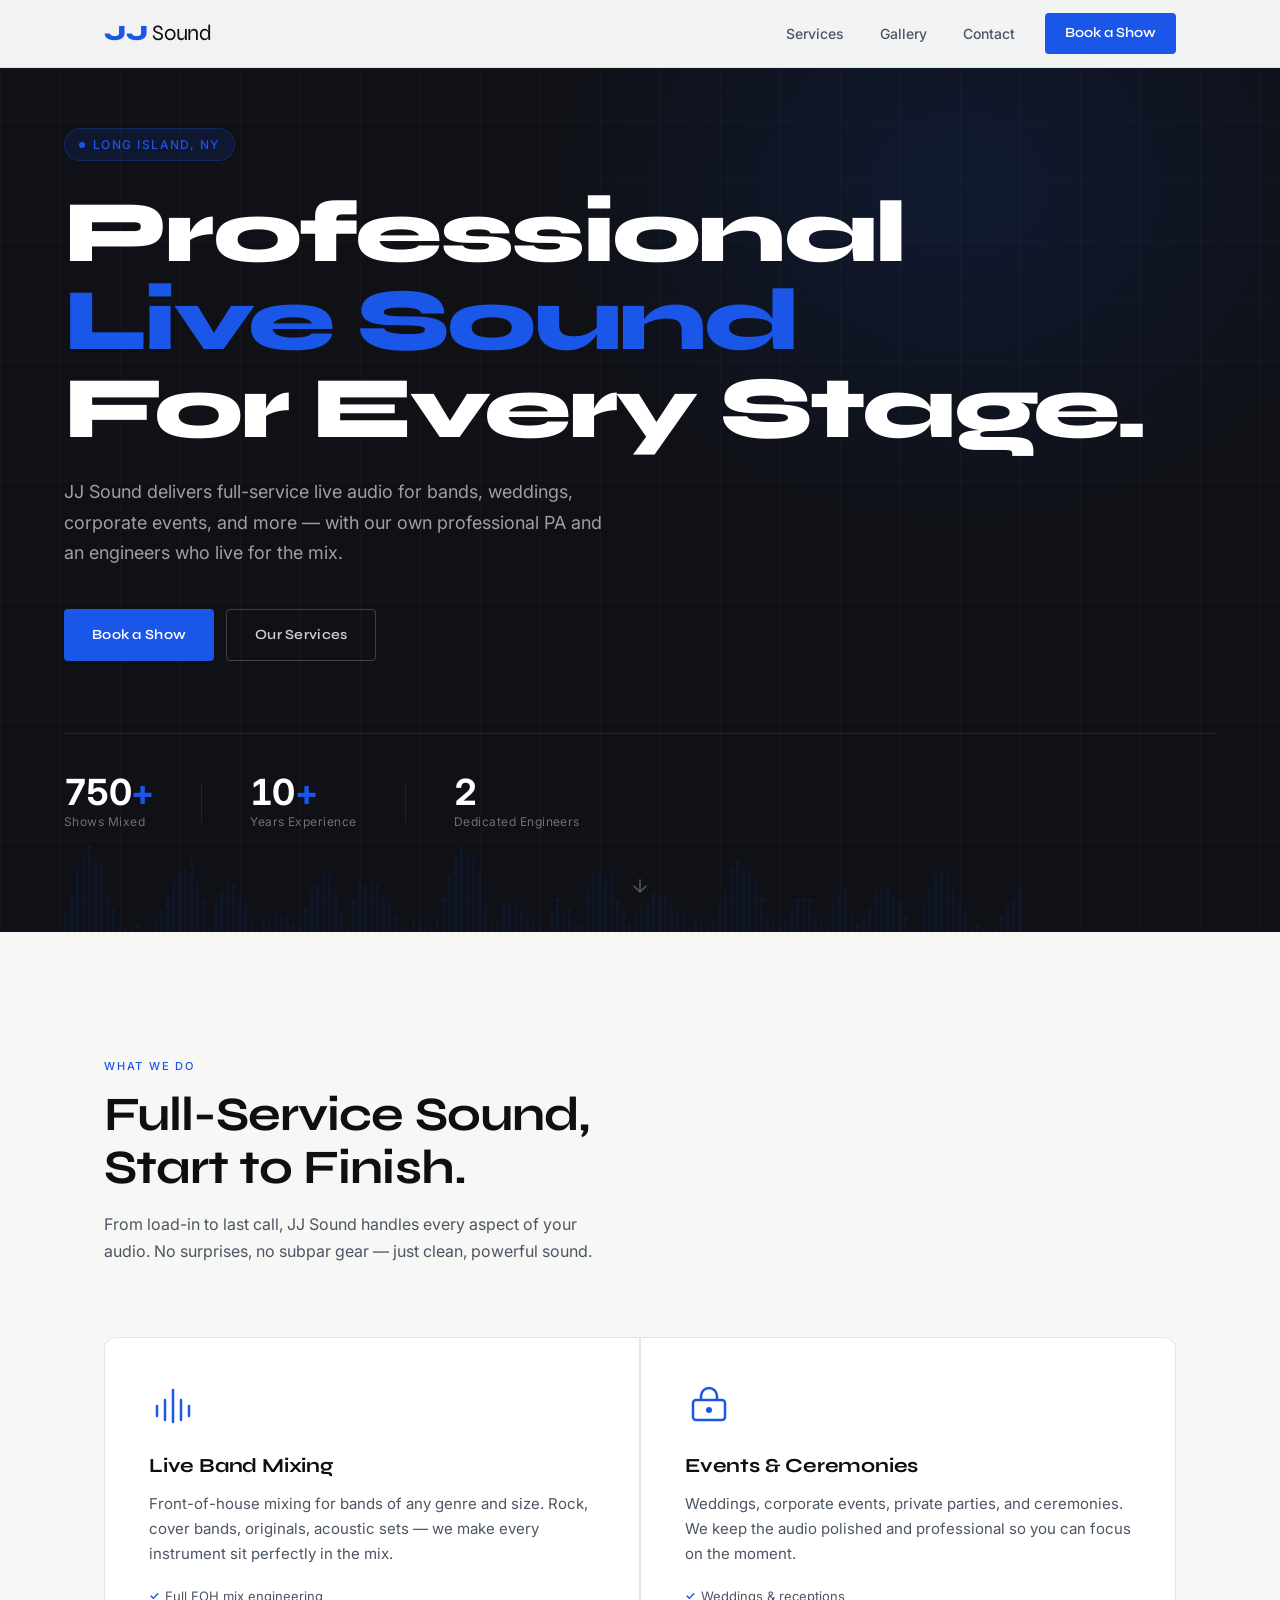
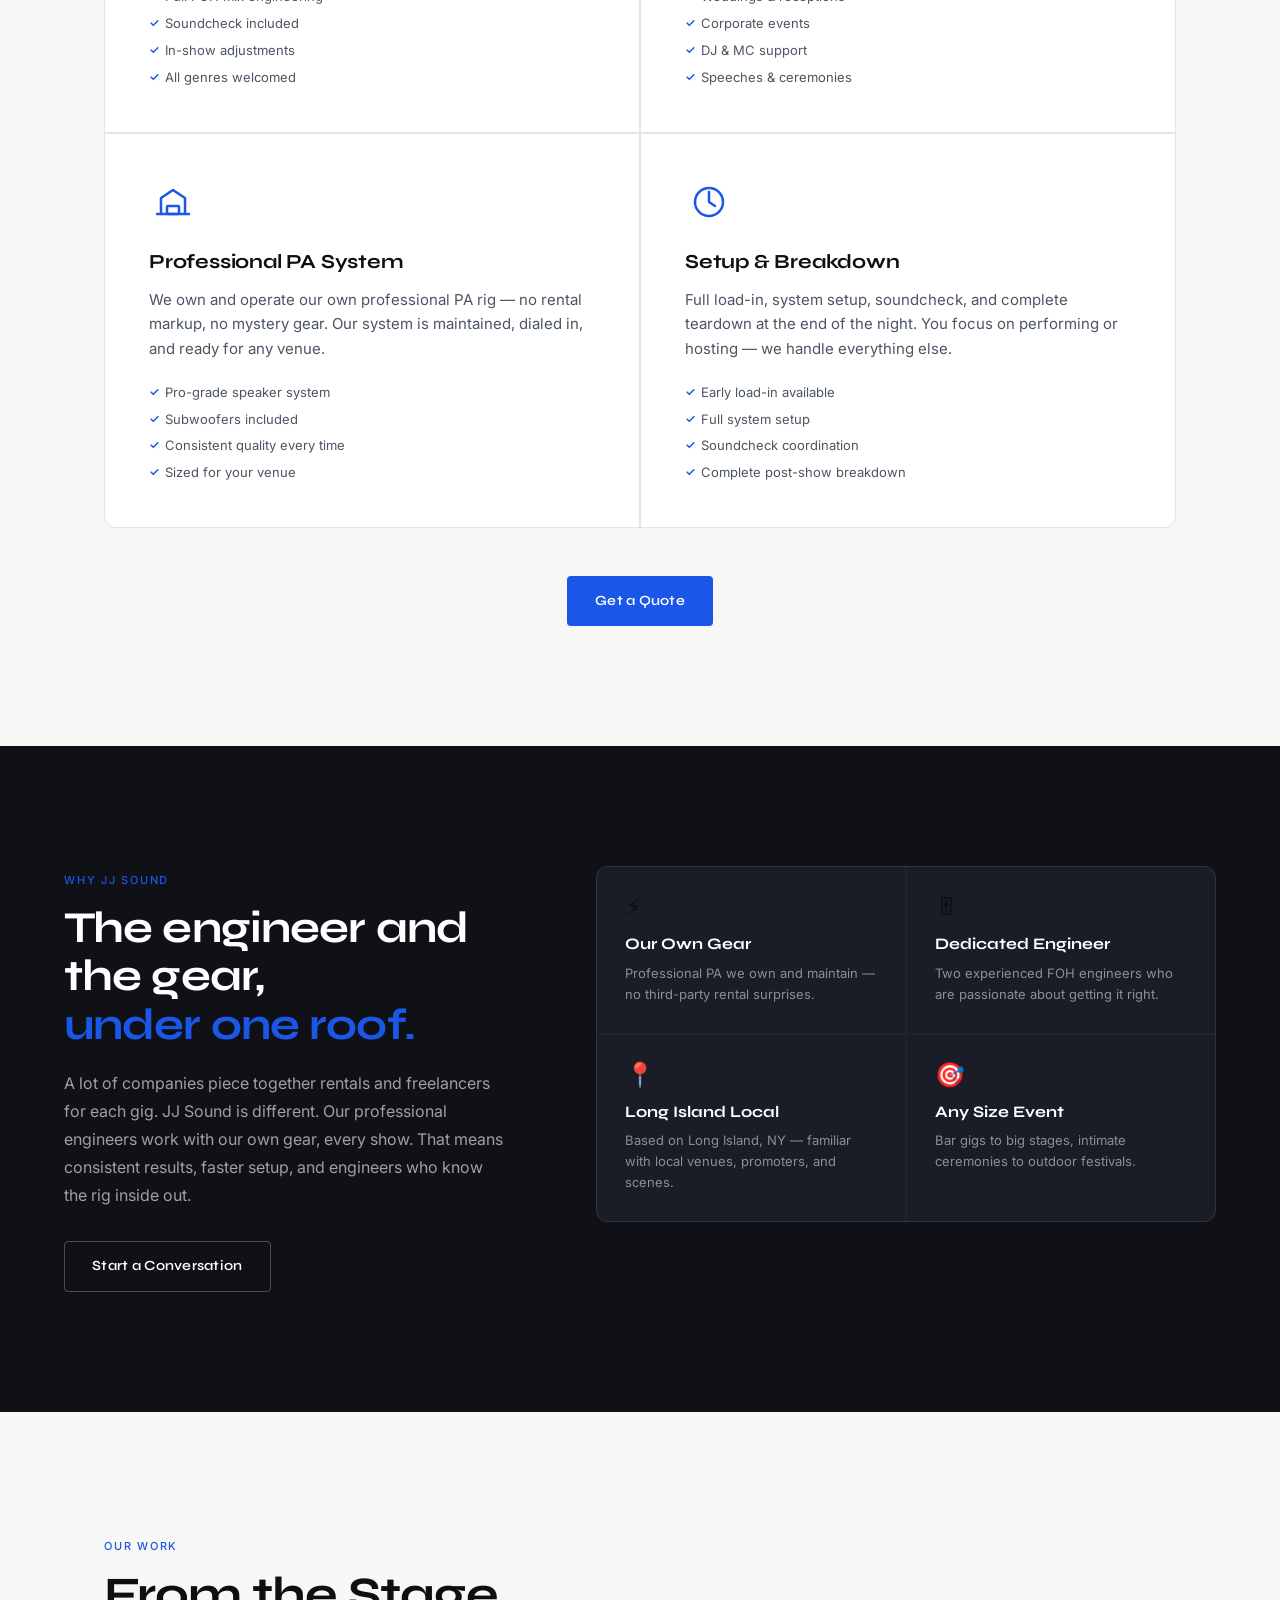
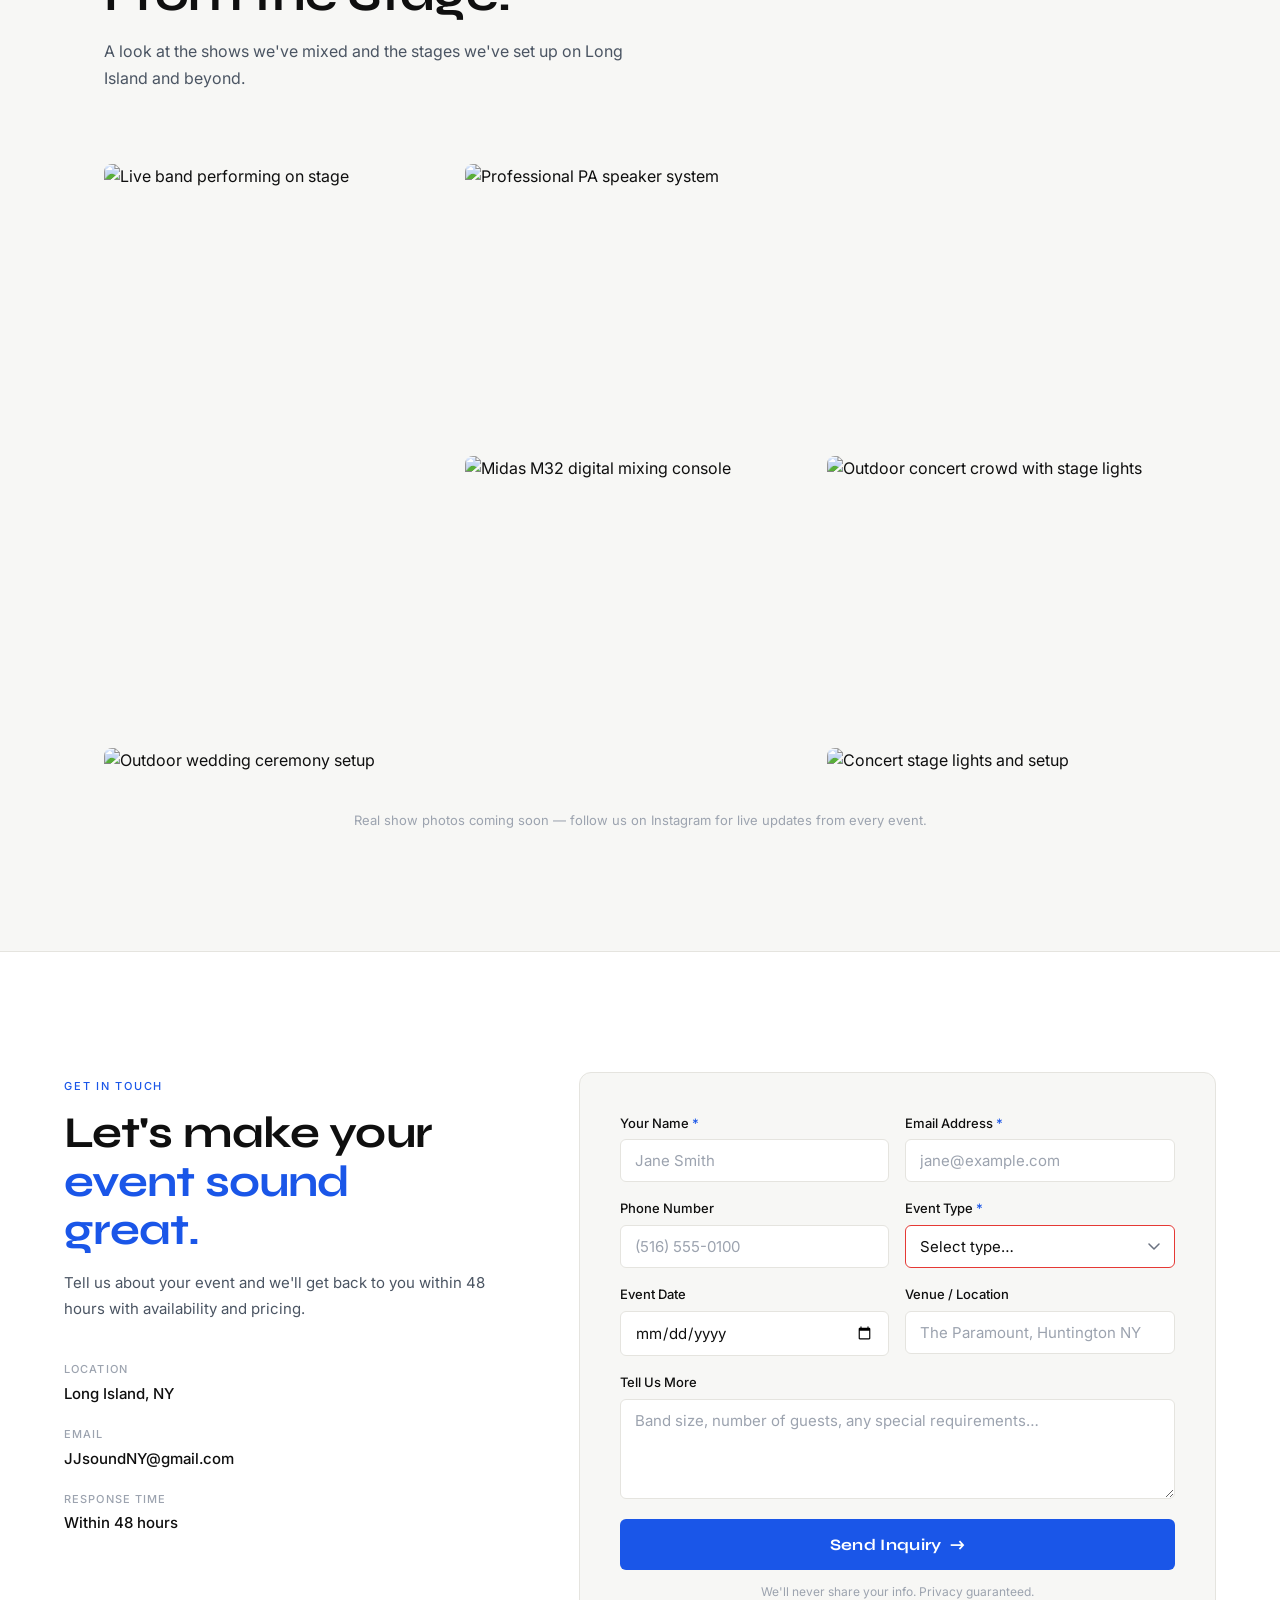
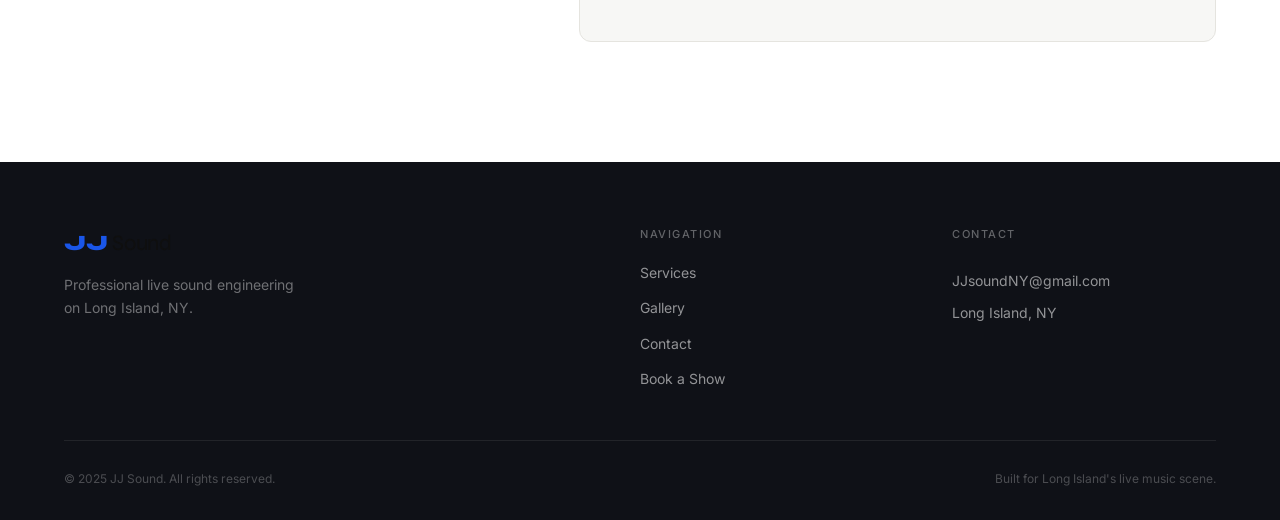
==== commit f8c9ec0c: "Rebrand J&J Sound → JJ Sound across all site copy Co-Authored-By: Claude Sonnet 4.6 <noreply@anthrop" ====
--- a/jj-sound-preview.html
+++ b/jj-sound-preview.html
@@ -3,14 +3,14 @@
 <head>
   <meta charset="UTF-8" />
   <meta name="viewport" content="width=device-width, initial-scale=1.0" />
-  <meta name="description" content="J&J Sound — Professional live sound engineering and PA system for bands and events on Long Island, NY." />
-  <title>J&J Sound — Live Sound Engineering · Long Island, NY</title>
+  <meta name="description" content="JJ Sound — Professional live sound engineering and PA system for bands and events on Long Island, NY." />
+  <title>JJ Sound — Live Sound Engineering · Long Island, NY</title>
   <link rel="preconnect" href="https://fonts.googleapis.com" />
   <link rel="preconnect" href="https://fonts.gstatic.com" crossorigin />
   <link href="https://fonts.googleapis.com/css2?family=Syne:wght@400;500;600;700;800&family=Inter:wght@300;400;500&display=swap" rel="stylesheet" />
   <style>
 /* =============================================
-   J&J Sound — Stylesheet
+   JJ Sound — Stylesheet
    Palette: #0F1117 dark · #F7F7F5 light · #1A56E8 accent
    Type: Syne (display) · Inter (body)
    ============================================= */
@@ -572,7 +572,7 @@
   text-align: center;
 }
 
-/* ── Why J&J ── */
+/* ── Why JJ ── */
 .why {
   background: var(--dark);
   padding: clamp(80px, 10vw, 120px) var(--pad);
@@ -1008,8 +1008,8 @@
   <!-- NAV -->
   <header class="nav" id="nav">
     <div class="nav__inner">
-      <a href="#hero" class="nav__logo" aria-label="J&J Sound home">
-        <span class="nav__logo-jj">J&amp;J</span>
+      <a href="#hero" class="nav__logo" aria-label="JJ Sound home">
+        <span class="nav__logo-jj">JJ</span>
         <span class="nav__logo-sound">Sound</span>
       </a>
       <nav aria-label="Main navigation">
@@ -1051,7 +1051,7 @@
         For Every Stage.
       </h1>
       <p class="hero__sub reveal-up">
-        J&amp;J Sound delivers full-service live audio for bands, weddings,
+        JJ Sound delivers full-service live audio for bands, weddings,
         corporate events, and more — with our own professional PA and an
         engineers who live for the mix.
       </p>
@@ -1089,7 +1089,7 @@
       <p class="section-eyebrow">What We Do</p>
       <h2 class="section-title">Full-Service Sound,<br />Start to Finish.</h2>
       <p class="section-desc">
-        From load-in to last call, J&amp;J Sound handles every aspect of your audio.
+        From load-in to last call, JJ Sound handles every aspect of your audio.
         No surprises, no subpar gear — just clean, powerful sound.
       </p>
     </div>
@@ -1184,18 +1184,18 @@
     </div>
   </section>
 
-  <!-- WHY J&J -->
-  <section class="why" aria-label="Why choose J&J Sound">
+  <!-- WHY JJ -->
+  <section class="why" aria-label="Why choose JJ Sound">
     <div class="why__inner">
       <div class="why__text">
-        <p class="section-eyebrow reveal-up">Why J&amp;J Sound</p>
+        <p class="section-eyebrow reveal-up">Why JJ Sound</p>
         <h2 class="why__title reveal-up">
           The engineer and the gear,<br />
           <span class="why__title-accent">under one roof.</span>
         </h2>
         <p class="why__body reveal-up">
           A lot of companies piece together rentals and freelancers for each gig.
-          J&amp;J Sound is different. Our professional engineers work with our own
+          JJ Sound is different. Our professional engineers work with our own
           gear, every show. That means consistent results, faster setup, and
           engineers who know the rig inside out.
         </p>
@@ -1349,8 +1349,8 @@
   <footer class="footer">
     <div class="footer__inner">
       <div class="footer__brand">
-        <a href="#hero" class="footer__logo" aria-label="J&J Sound home">
-          <span class="nav__logo-jj">J&amp;J</span>
+        <a href="#hero" class="footer__logo" aria-label="JJ Sound home">
+          <span class="nav__logo-jj">JJ</span>
           <span class="nav__logo-sound">Sound</span>
         </a>
         <p class="footer__tagline">Professional live sound engineering<br />on Long Island, NY.</p>
@@ -1371,7 +1371,7 @@
       </div>
     </div>
     <div class="footer__bottom">
-      <p class="footer__copy">© 2025 J&amp;J Sound. All rights reserved.</p>
+      <p class="footer__copy">© 2025 JJ Sound. All rights reserved.</p>
       <p class="footer__built">Built for Long Island's live music scene.</p>
     </div>
   </footer>
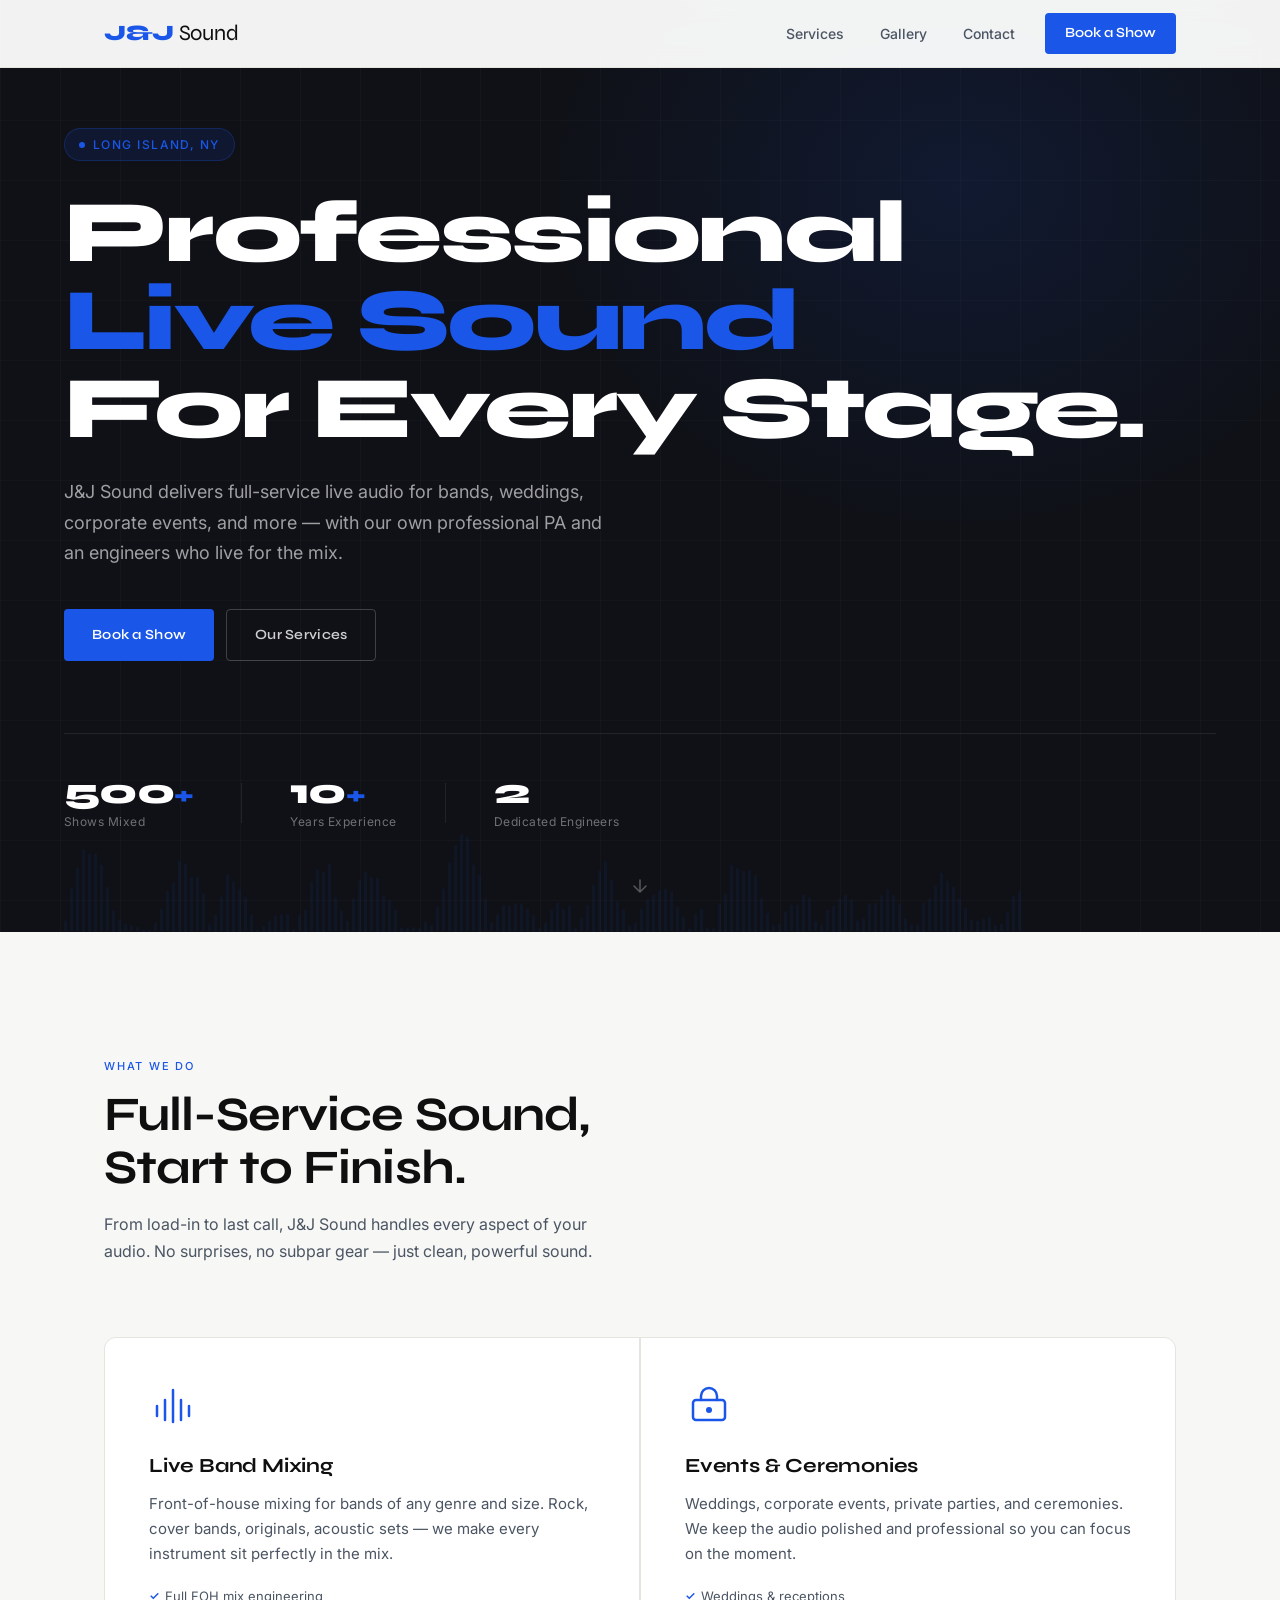
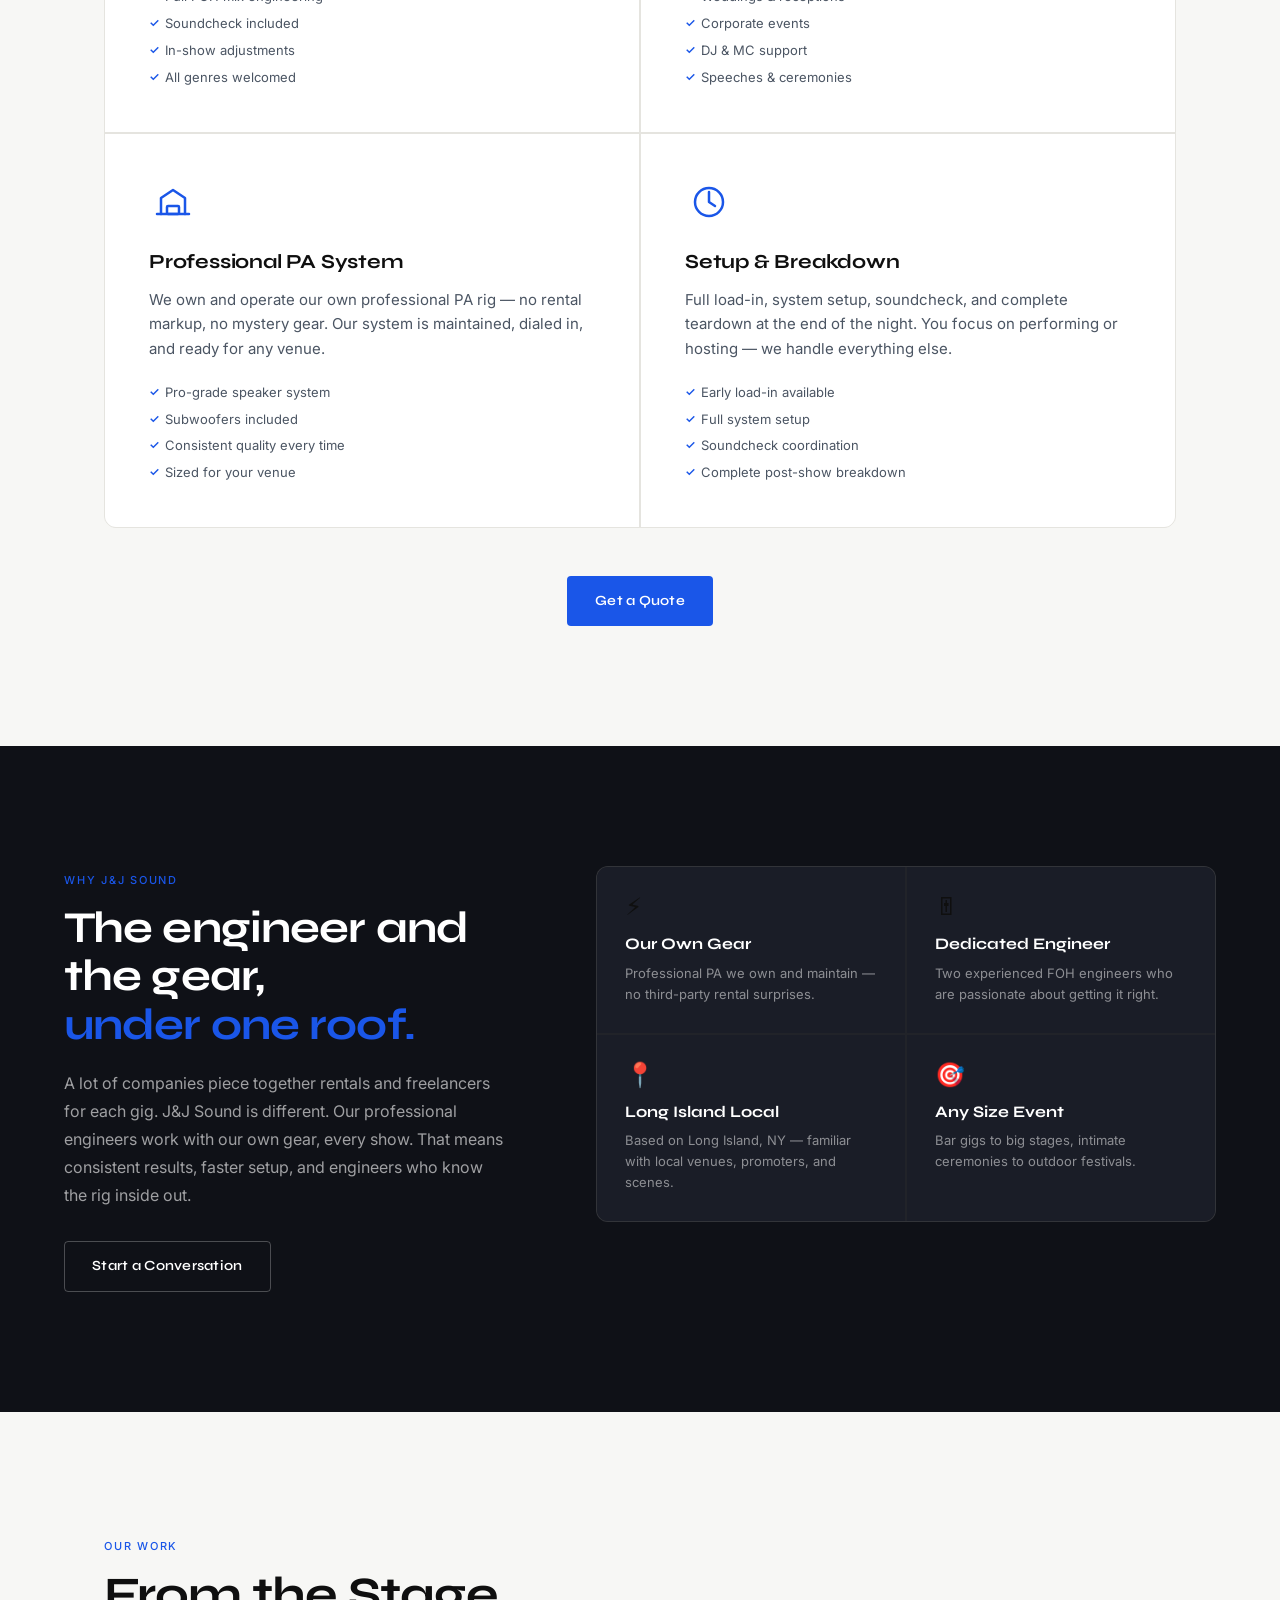
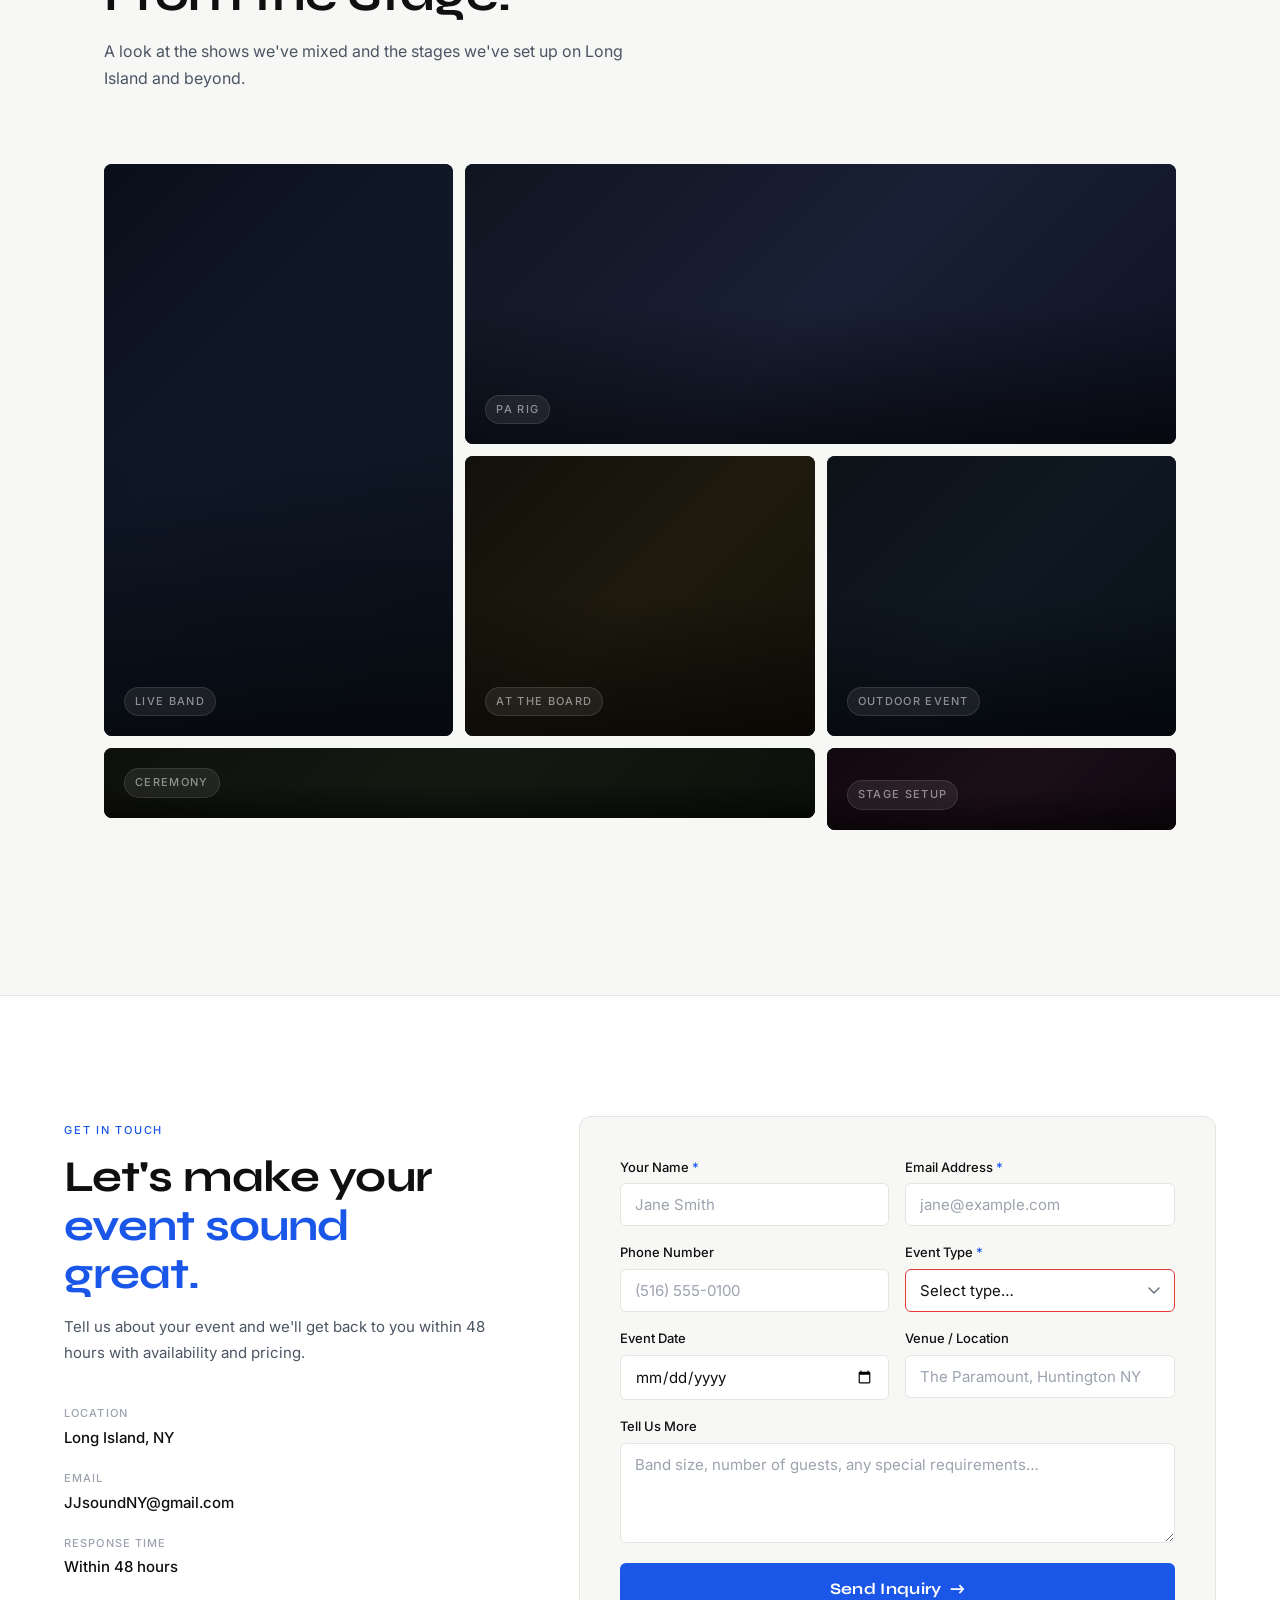
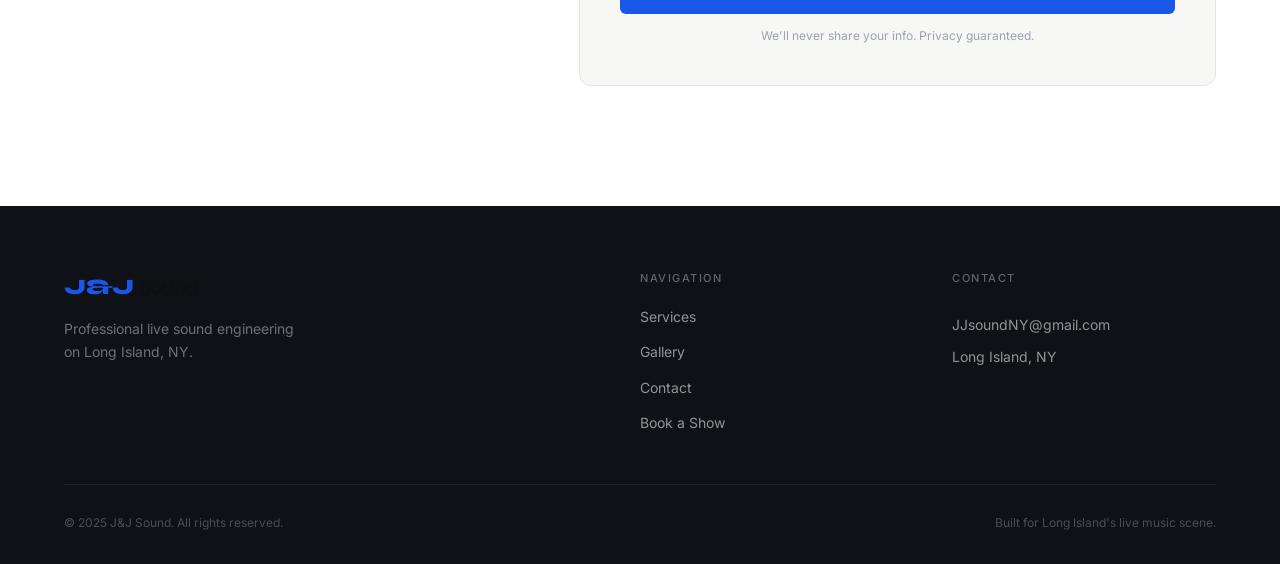
==== commit f088ad7b: "Deploy v2 redesign to production Syncs gh-pages with the redesigned site from claude/j-and-j-sound-w" ====
--- a/jj-sound-preview.html
+++ b/jj-sound-preview.html
@@ -3,14 +3,14 @@
 <head>
   <meta charset="UTF-8" />
   <meta name="viewport" content="width=device-width, initial-scale=1.0" />
-  <meta name="description" content="JJ Sound — Professional live sound engineering and PA system for bands and events on Long Island, NY." />
-  <title>JJ Sound — Live Sound Engineering · Long Island, NY</title>
+  <meta name="description" content="J&J Sound — Professional live sound engineering and PA system for bands and events on Long Island, NY." />
+  <title>J&J Sound — Live Sound Engineering · Long Island, NY</title>
   <link rel="preconnect" href="https://fonts.googleapis.com" />
   <link rel="preconnect" href="https://fonts.gstatic.com" crossorigin />
   <link href="https://fonts.googleapis.com/css2?family=Syne:wght@400;500;600;700;800&family=Inter:wght@300;400;500&display=swap" rel="stylesheet" />
   <style>
 /* =============================================
-   JJ Sound — Stylesheet
+   J&J Sound — Stylesheet
    Palette: #0F1117 dark · #F7F7F5 light · #1A56E8 accent
    Type: Syne (display) · Inter (body)
    ============================================= */
@@ -454,16 +454,15 @@
 }
 
 .hero__stat-num {
-  font-family: var(--font-body);
+  font-family: var(--font-display);
   font-size: clamp(1.75rem, 3.5vw, 2.25rem);
-  font-weight: 700;
+  font-weight: 800;
   color: #fff;
   letter-spacing: -0.02em;
   line-height: 1;
-  font-variant-numeric: tabular-nums lining-nums;
 }
 .hero__stat-plus {
-  font-size: 1em;
+  font-size: 0.7em;
   color: var(--blue);
 }
 .hero__stat-label {
@@ -572,7 +571,7 @@
   text-align: center;
 }
 
-/* ── Why JJ ── */
+/* ── Why J&J ── */
 .why {
   background: var(--dark);
   padding: clamp(80px, 10vw, 120px) var(--pad);
@@ -681,13 +680,6 @@
   transition: transform 0.4s var(--ease-out);
 }
 .gallery__item:hover .gallery__placeholder { transform: scale(1.03); }
-
-.gallery__img {
-  height: 100%;
-  object-fit: cover;
-  transition: transform 0.4s var(--ease-out);
-}
-.gallery__item:hover .gallery__img { transform: scale(1.03); }
 
 .gallery__placeholder::before {
   content: '';
@@ -999,6 +991,7 @@
   .gallery__item--wide { grid-column: span 1; }
   .footer__inner { grid-template-columns: 1fr; gap: 32px; }
   .footer__bottom { flex-direction: column; align-items: flex-start; }
+  .hero__headline { font-size: 2.1rem; }
 }
 
   </style>
@@ -1008,8 +1001,8 @@
   <!-- NAV -->
   <header class="nav" id="nav">
     <div class="nav__inner">
-      <a href="#hero" class="nav__logo" aria-label="JJ Sound home">
-        <span class="nav__logo-jj">JJ</span>
+      <a href="#hero" class="nav__logo" aria-label="J&J Sound home">
+        <span class="nav__logo-jj">J&amp;J</span>
         <span class="nav__logo-sound">Sound</span>
       </a>
       <nav aria-label="Main navigation">
@@ -1051,7 +1044,7 @@
         For Every Stage.
       </h1>
       <p class="hero__sub reveal-up">
-        JJ Sound delivers full-service live audio for bands, weddings,
+        J&amp;J Sound delivers full-service live audio for bands, weddings,
         corporate events, and more — with our own professional PA and an
         engineers who live for the mix.
       </p>
@@ -1062,7 +1055,7 @@
     </div>
     <div class="hero__stats reveal-up" aria-label="Quick stats">
       <div class="hero__stat">
-        <span class="hero__stat-num">750<span class="hero__stat-plus">+</span></span>
+        <span class="hero__stat-num">500<span class="hero__stat-plus">+</span></span>
         <span class="hero__stat-label">Shows Mixed</span>
       </div>
       <div class="hero__stat-divider" aria-hidden="true"></div>
@@ -1089,7 +1082,7 @@
       <p class="section-eyebrow">What We Do</p>
       <h2 class="section-title">Full-Service Sound,<br />Start to Finish.</h2>
       <p class="section-desc">
-        From load-in to last call, JJ Sound handles every aspect of your audio.
+        From load-in to last call, J&amp;J Sound handles every aspect of your audio.
         No surprises, no subpar gear — just clean, powerful sound.
       </p>
     </div>
@@ -1184,18 +1177,18 @@
     </div>
   </section>
 
-  <!-- WHY JJ -->
-  <section class="why" aria-label="Why choose JJ Sound">
+  <!-- WHY J&J -->
+  <section class="why" aria-label="Why choose J&J Sound">
     <div class="why__inner">
       <div class="why__text">
-        <p class="section-eyebrow reveal-up">Why JJ Sound</p>
+        <p class="section-eyebrow reveal-up">Why J&amp;J Sound</p>
         <h2 class="why__title reveal-up">
           The engineer and the gear,<br />
           <span class="why__title-accent">under one roof.</span>
         </h2>
         <p class="why__body reveal-up">
           A lot of companies piece together rentals and freelancers for each gig.
-          JJ Sound is different. Our professional engineers work with our own
+          J&amp;J Sound is different. Our professional engineers work with our own
           gear, every show. That means consistent results, faster setup, and
           engineers who know the rig inside out.
         </p>
@@ -1235,28 +1228,40 @@
     </div>
 
     <div class="gallery__grid">
-      <div class="gallery__item gallery__item--tall reveal-left" aria-label="Live band performing on stage">
-        <img src="https://images.pexels.com/photos/2724670/pexels-photo-2724670.jpeg?auto=compress&cs=tinysrgb&w=600&h=900&fit=crop" alt="Live band performing on stage" class="gallery__img" loading="lazy" />
-      </div>
-      <div class="gallery__item gallery__item--wide reveal-up" aria-label="Professional PA speaker system">
-        <img src="https://images.pexels.com/photos/90429/pexels-photo-90429.jpeg?auto=compress&cs=tinysrgb&w=1200&h=560&fit=crop" alt="Professional PA speaker system" class="gallery__img" loading="lazy" />
-      </div>
-      <div class="gallery__item gallery__item--square reveal-up" aria-label="Midas M32 mixing console">
-        <img src="https://images.pexels.com/photos/899224/pexels-photo-899224.jpeg?auto=compress&cs=tinysrgb&w=600&h=560&fit=crop" alt="Midas M32 digital mixing console" class="gallery__img" loading="lazy" />
-      </div>
-      <div class="gallery__item gallery__item--square reveal-left" aria-label="Outdoor concert crowd with stage lights">
-        <img src="https://images.pexels.com/photos/25016471/pexels-photo-25016471.jpeg?auto=compress&cs=tinysrgb&w=600&h=560&fit=crop" alt="Outdoor concert crowd with stage lights" class="gallery__img" loading="lazy" />
-      </div>
-      <div class="gallery__item gallery__item--wide reveal-right" aria-label="Wedding ceremony setup">
-        <img src="https://images.pexels.com/photos/28834571/pexels-photo-28834571.jpeg?auto=compress&cs=tinysrgb&w=1200&h=560&fit=crop" alt="Outdoor wedding ceremony setup" class="gallery__img" loading="lazy" />
-      </div>
-      <div class="gallery__item gallery__item--tall reveal-right" aria-label="Concert stage lights and setup">
-        <img src="https://images.pexels.com/photos/976862/pexels-photo-976862.jpeg?auto=compress&cs=tinysrgb&w=600&h=900&fit=crop" alt="Concert stage lights and setup" class="gallery__img" loading="lazy" />
+      <div class="gallery__item gallery__item--tall reveal-left"   aria-label="Live band performance photo placeholder">
+        <div class="gallery__placeholder gp--1">
+          <span class="gallery__label">Live Band</span>
+        </div>
+      </div>
+      <div class="gallery__item gallery__item--wide reveal-up"    aria-label="PA system setup photo placeholder">
+        <div class="gallery__placeholder gp--2">
+          <span class="gallery__label">PA Rig</span>
+        </div>
+      </div>
+      <div class="gallery__item gallery__item--square reveal-up"  aria-label="Sound engineer at console photo placeholder">
+        <div class="gallery__placeholder gp--3">
+          <span class="gallery__label">At the Board</span>
+        </div>
+      </div>
+      <div class="gallery__item gallery__item--square reveal-left" aria-label="Outdoor event photo placeholder">
+        <div class="gallery__placeholder gp--4">
+          <span class="gallery__label">Outdoor Event</span>
+        </div>
+      </div>
+      <div class="gallery__item gallery__item--wide reveal-right"  aria-label="Wedding ceremony audio photo placeholder">
+        <div class="gallery__placeholder gp--5">
+          <span class="gallery__label">Ceremony</span>
+        </div>
+      </div>
+      <div class="gallery__item gallery__item--tall reveal-right"  aria-label="Stage setup photo placeholder">
+        <div class="gallery__placeholder gp--6">
+          <span class="gallery__label">Stage Setup</span>
+        </div>
       </div>
     </div>
 
     <p class="gallery__note reveal-up">
-      Real show photos coming soon — follow us on Instagram for live updates from every event.
+      Photos coming soon — follow us on Instagram for live updates from every show.
     </p>
   </section>
 
@@ -1349,8 +1354,8 @@
   <footer class="footer">
     <div class="footer__inner">
       <div class="footer__brand">
-        <a href="#hero" class="footer__logo" aria-label="JJ Sound home">
-          <span class="nav__logo-jj">JJ</span>
+        <a href="#hero" class="footer__logo" aria-label="J&J Sound home">
+          <span class="nav__logo-jj">J&amp;J</span>
           <span class="nav__logo-sound">Sound</span>
         </a>
         <p class="footer__tagline">Professional live sound engineering<br />on Long Island, NY.</p>
@@ -1371,7 +1376,7 @@
       </div>
     </div>
     <div class="footer__bottom">
-      <p class="footer__copy">© 2025 JJ Sound. All rights reserved.</p>
+      <p class="footer__copy">© 2025 J&amp;J Sound. All rights reserved.</p>
       <p class="footer__built">Built for Long Island's live music scene.</p>
     </div>
   </footer>
@@ -1514,13 +1519,16 @@
     });
   })();
 
-  /* ── Booking form: client-side validation + fake submit ── */
+  /* ── Booking form: client-side validation + Formspree submission ── */
   (function initForm() {
     const form    = document.getElementById('bookingForm');
     const success = document.getElementById('formSuccess');
     if (!form) return;
 
-    form.addEventListener('submit', (e) => {
+    // Formspree endpoint — sign up at formspree.io and replace REPLACE_ME with your form ID
+    const FORMSPREE_URL = 'https://formspree.io/f/mkoezpvb';
+
+    form.addEventListener('submit', async (e) => {
       e.preventDefault();
 
       const required = form.querySelectorAll('[required]');
@@ -1543,17 +1551,30 @@
       btn.disabled = true;
       btn.querySelector('.form__submit-text').textContent = 'Sending…';
 
-      // Simulate send (replace with real endpoint / Formspree / etc.)
-      setTimeout(() => {
-        form.style.opacity = '0';
-        form.style.transition = 'opacity 0.3s';
-        setTimeout(() => {
-          form.hidden = true;
-          if (success) {
-            success.hidden = false;
-          }
-        }, 300);
-      }, 1200);
+      try {
+        const response = await fetch(FORMSPREE_URL, {
+          method: 'POST',
+          body: new FormData(form),
+          headers: { 'Accept': 'application/json' }
+        });
+
+        if (response.ok) {
+          form.style.opacity = '0';
+          form.style.transition = 'opacity 0.3s';
+          setTimeout(() => {
+            form.hidden = true;
+            if (success) success.hidden = false;
+          }, 300);
+        } else {
+          btn.disabled = false;
+          btn.querySelector('.form__submit-text').textContent = 'Send Inquiry';
+          alert('Something went wrong. Please email us directly at JJsoundNY@gmail.com');
+        }
+      } catch {
+        btn.disabled = false;
+        btn.querySelector('.form__submit-text').textContent = 'Send Inquiry';
+        alert('Something went wrong. Please email us directly at JJsoundNY@gmail.com');
+      }
     });
   })();
 
